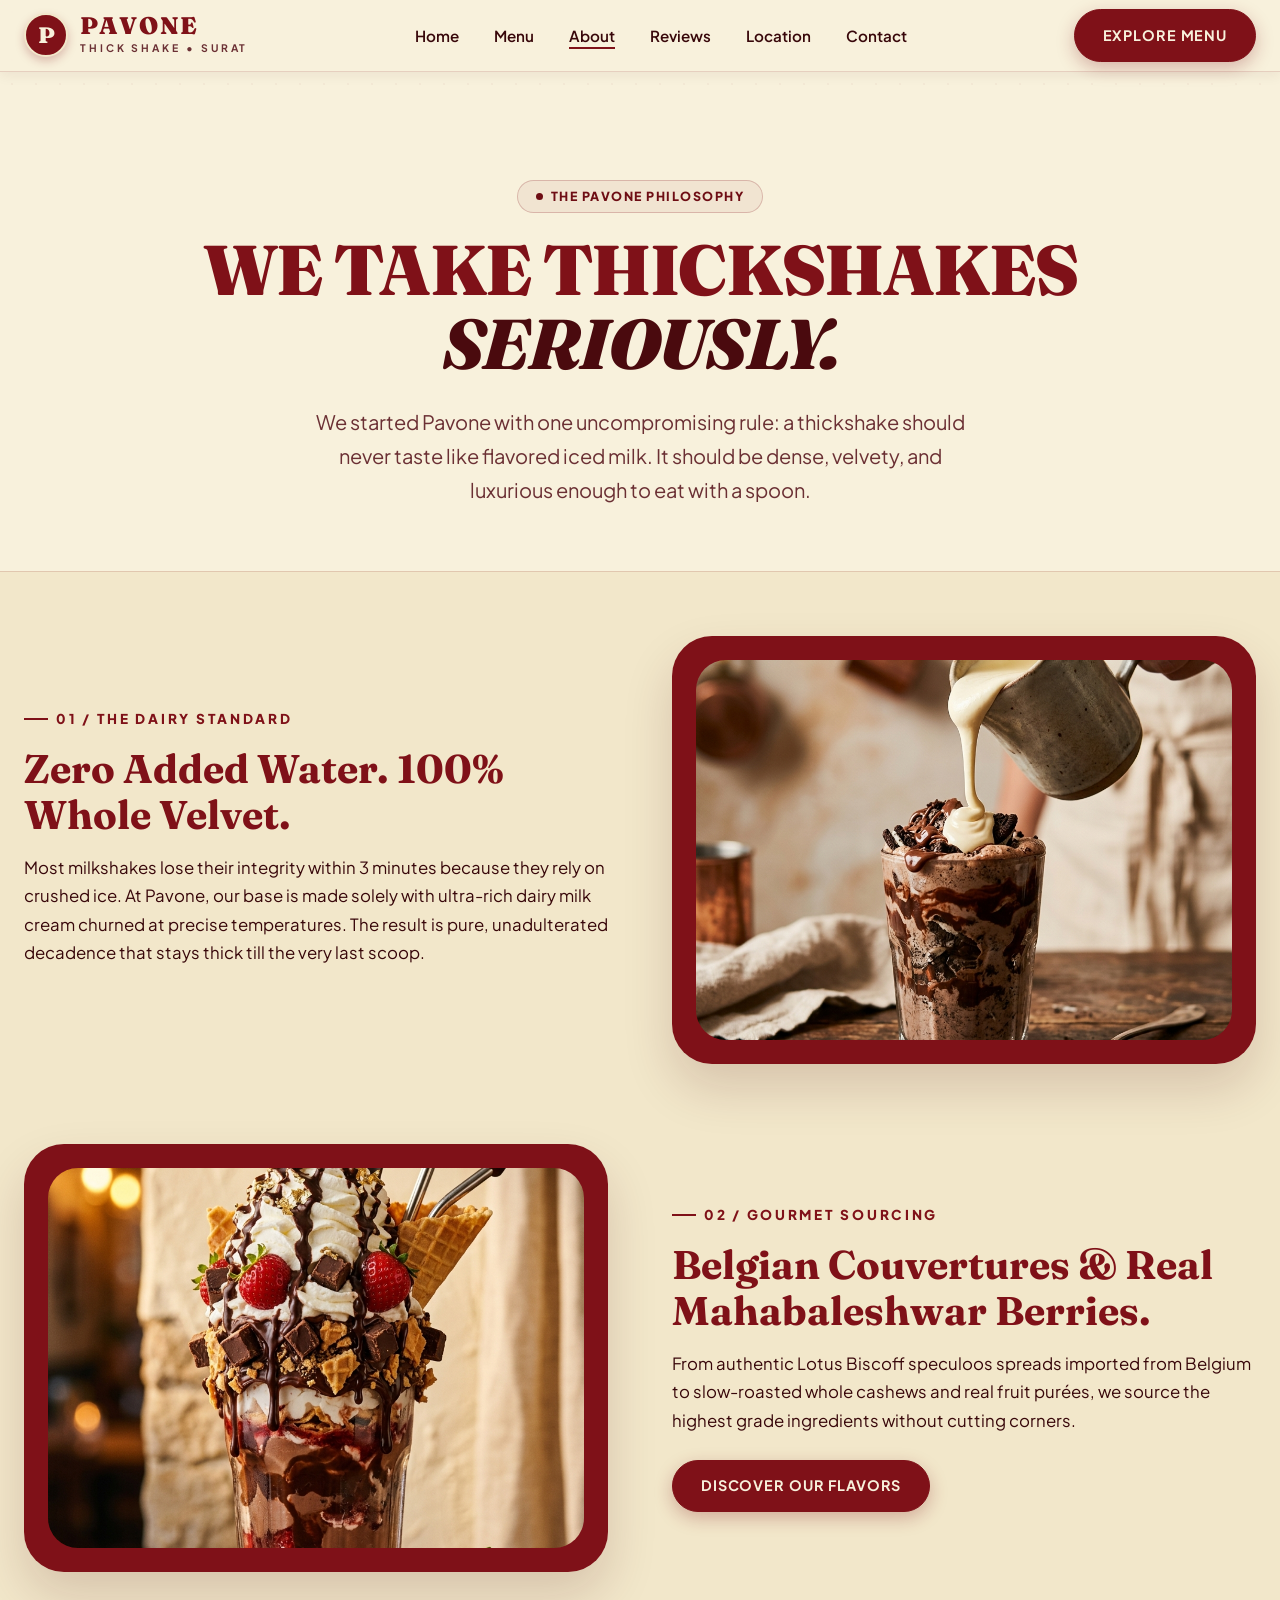
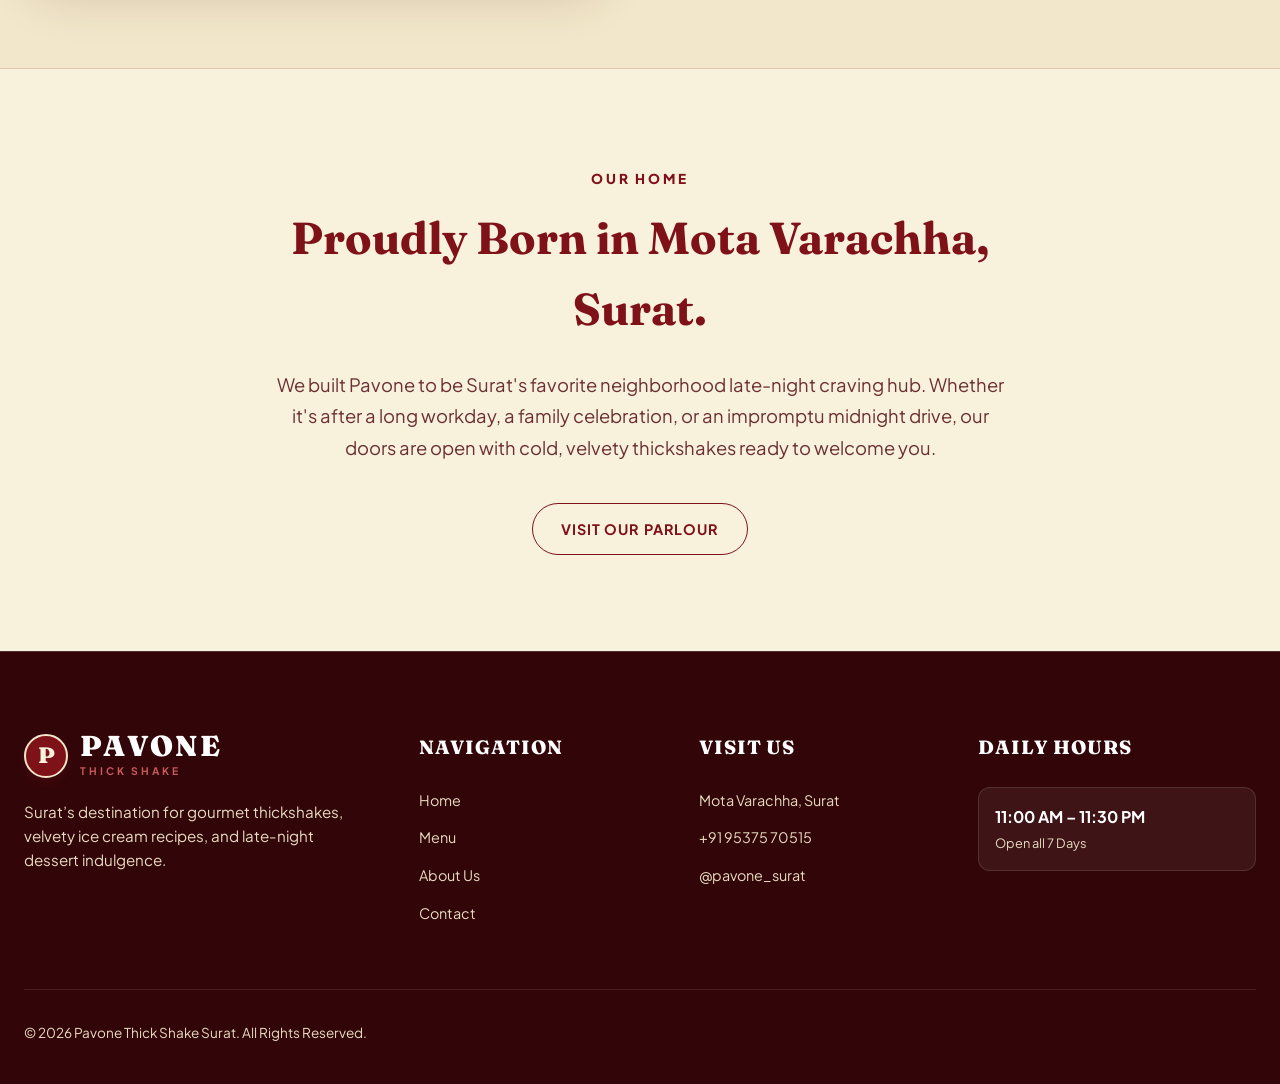
==== about.html @ cf3e45c8 "feat: Pavone Thick Shake website with editorial hero poster, transparent shake cutouts, interactive " ====
<!DOCTYPE html>
<html lang="en">
<head>
  <meta charset="UTF-8">
  <meta name="viewport" content="width=device-width, initial-scale=1.0">
  <title>About Us | Pavone Thick Shake — We Take Thickshakes Seriously</title>
  <meta name="description" content="Discover the craft behind Pavone Thick Shake in Surat. Zero water dilution, 100% whole cream, Belgian chocolate, and pure dessert obsession.">
  <link rel="canonical" href="https://pavonethickshake.com/about.html">

  <link rel="preconnect" href="https://fonts.googleapis.com">
  <link rel="preconnect" href="https://fonts.gstatic.com" crossorigin>
  <link href="https://fonts.googleapis.com/css2?family=Fraunces:ital,opsz,wght@0,9..144,600..900;1,9..144,400;1,9..144,700&family=Plus+Jakarta+Sans:wght@400;500;600;700;800&family=Syne:wght@700;800;900&display=swap" rel="stylesheet">

  <link rel="stylesheet" href="css/style.css">
</head>
<body>

  <!-- Header -->
  <header class="site-header scrolled">
    <div class="container">
      <div class="header-inner">
        <a href="index.html" class="logo-brand">
          <div class="logo-symbol">P</div>
          <div class="logo-text">
            <span class="logo-title">PAVONE</span>
            <span class="logo-subtitle">THICK SHAKE • SURAT</span>
          </div>
        </a>

        <nav class="main-nav">
          <ul class="nav-links">
            <li class="nav-item"><a href="index.html">Home</a></li>
            <li class="nav-item"><a href="index.html#menu">Menu</a></li>
            <li class="nav-item"><a href="about.html" class="active">About</a></li>
            <li class="nav-item"><a href="index.html#reviews">Reviews</a></li>
            <li class="nav-item"><a href="locations/mota-varachha.html">Location</a></li>
            <li class="nav-item"><a href="contact.html">Contact</a></li>
          </ul>
        </nav>

        <div class="header-actions">
          <a href="index.html#menu" class="btn btn-primary">EXPLORE MENU</a>
        </div>
      </div>
    </div>
  </header>

  <main style="padding-top: 100px;">
    <!-- Hero Editorial Brand Statement -->
    <section style="padding: 5rem 0 4rem 0; background: var(--bg-cream); position: relative; overflow: hidden;">
      <div class="container">
        <div style="max-width: 880px; margin: 0 auto; text-align: center;">
          <div class="hero-badge-pill" style="margin-bottom: 1.25rem;">
            <span class="dot"></span>
            <span>THE PAVONE PHILOSOPHY</span>
          </div>
          <h1 style="font-family: var(--font-display); font-size: clamp(2.8rem, 5.5vw, 4.8rem); font-weight: 900; color: var(--burgundy-primary); line-height: 1.05; margin-bottom: 1.5rem; letter-spacing: -0.02em;">
            WE TAKE THICKSHAKES<br>
            <span style="font-style: italic; color: var(--burgundy-dark);">SERIOUSLY.</span>
          </h1>
          <p style="font-size: 1.25rem; color: var(--text-muted); line-height: 1.7; max-width: 680px; margin: 0 auto;">
            We started Pavone with one uncompromising rule: a thickshake should never taste like flavored iced milk. It should be dense, velvety, and luxurious enough to eat with a spoon.
          </p>
        </div>
      </div>
    </section>

    <!-- Visual Story Grid -->
    <section style="padding: 4rem 0 6rem 0; background: var(--bg-cream-soft); border-top: 1px solid var(--border-burgundy-light); border-bottom: 1px solid var(--border-burgundy-light);">
      <div class="container">
        <!-- Feature 1 -->
        <div style="display: grid; grid-template-columns: 1fr 1fr; gap: 4rem; align-items: center; margin-bottom: 5rem;">
          <div>
            <span class="statement-tag">01 / The Dairy Standard</span>
            <h2 style="font-family: var(--font-display); font-size: 2.5rem; color: var(--burgundy-primary); margin-bottom: 1rem; line-height: 1.15;">
              Zero Added Water. 100% Whole Velvet.
            </h2>
            <p style="color: var(--text-main); font-size: 1.05rem; line-height: 1.7; margin-bottom: 1.5rem;">
              Most milkshakes lose their integrity within 3 minutes because they rely on crushed ice. At Pavone, our base is made solely with ultra-rich dairy milk cream churned at precise temperatures. The result is pure, unadulterated decadence that stays thick till the very last scoop.
            </p>
          </div>
          <div style="background: var(--burgundy-primary); border-radius: 40px; padding: 1.5rem; box-shadow: var(--shadow-lg);">
            <img src="assets/images/brand-pour.jpg" alt="Pavone Handcrafted Shake Pour" style="border-radius: 30px; width: 100%; height: 380px; object-fit: cover;">
          </div>
        </div>

        <!-- Feature 2 -->
        <div style="display: grid; grid-template-columns: 1fr 1fr; gap: 4rem; align-items: center;">
          <div style="background: var(--burgundy-primary); border-radius: 40px; padding: 1.5rem; box-shadow: var(--shadow-lg); order: 1;">
            <img src="assets/images/campaign-shake.jpg" alt="Pavone Gourmet Shake Ingredients" style="border-radius: 30px; width: 100%; height: 380px; object-fit: cover;">
          </div>
          <div style="order: 2;">
            <span class="statement-tag">02 / Gourmet Sourcing</span>
            <h2 style="font-family: var(--font-display); font-size: 2.5rem; color: var(--burgundy-primary); margin-bottom: 1rem; line-height: 1.15;">
              Belgian Couvertures & Real Mahabaleshwar Berries.
            </h2>
            <p style="color: var(--text-main); font-size: 1.05rem; line-height: 1.7; margin-bottom: 1.5rem;">
              From authentic Lotus Biscoff speculoos spreads imported from Belgium to slow-roasted whole cashews and real fruit purées, we source the highest grade ingredients without cutting corners.
            </p>
            <a href="index.html#menu" class="btn btn-primary">DISCOVER OUR FLAVORS</a>
          </div>
        </div>
      </div>
    </section>

    <!-- Surat Community Quote -->
    <section style="padding: 6rem 0; text-align: center; background: var(--bg-cream);">
      <div class="container" style="max-width: 780px;">
        <span class="section-subtitle">OUR HOME</span>
        <h2 style="font-family: var(--font-display); font-size: 2.8rem; color: var(--burgundy-primary); margin-bottom: 1.5rem;">
          Proudly Born in Mota Varachha, Surat.
        </h2>
        <p style="font-size: 1.15rem; color: var(--text-muted); line-height: 1.7; margin-bottom: 2.5rem;">
          We built Pavone to be Surat's favorite neighborhood late-night craving hub. Whether it's after a long workday, a family celebration, or an impromptu midnight drive, our doors are open with cold, velvety thickshakes ready to welcome you.
        </p>
        <a href="locations/mota-varachha.html" class="btn btn-secondary">VISIT OUR PARLOUR</a>
      </div>
    </section>
  </main>

  <!-- Footer -->
  <footer class="site-footer">
    <div class="container">
      <div class="footer-grid">
        <div class="footer-brand">
          <div class="logo-brand">
            <div class="logo-symbol">P</div>
            <div class="logo-text">
              <span class="logo-title">PAVONE</span>
              <span class="logo-subtitle">THICK SHAKE</span>
            </div>
          </div>
          <p class="footer-bio">
            Surat’s destination for gourmet thickshakes, velvety ice cream recipes, and late-night dessert indulgence.
          </p>
        </div>
        <div>
          <h4 class="footer-col-title">Navigation</h4>
          <ul class="footer-links">
            <li><a href="index.html">Home</a></li>
            <li><a href="index.html#menu">Menu</a></li>
            <li><a href="about.html">About Us</a></li>
            <li><a href="contact.html">Contact</a></li>
          </ul>
        </div>
        <div>
          <h4 class="footer-col-title">Visit Us</h4>
          <ul class="footer-links">
            <li><a href="locations/mota-varachha.html">Mota Varachha, Surat</a></li>
            <li><a href="tel:+919537570515">+91 95375 70515</a></li>
            <li><a href="https://instagram.com/pavone_surat">@pavone_surat</a></li>
          </ul>
        </div>
        <div>
          <h4 class="footer-col-title">Daily Hours</h4>
          <div class="footer-timing-badge">
            <strong style="color:#fff;">11:00 AM – 11:30 PM</strong>
            <span style="color:var(--text-cream-dim); display:block; font-size:0.8rem; margin-top:4px;">Open all 7 Days</span>
          </div>
        </div>
      </div>
      <div class="footer-bottom">
        <p>© 2026 Pavone Thick Shake Surat. All Rights Reserved.</p>
      </div>
    </div>
  </footer>

</body>
</html>
---- css/style.css ----
/* ==========================================================================
   PAVONE THICK SHAKE — BRAND DESIGN SYSTEM & CORE STYLES
   Warm Cream & Deep Burgundy Editorial Food Identity
   ========================================================================== */

:root {
  /* Core Color Palette */
  --bg-cream: #F8F1DC;
  --bg-cream-light: #FDFCFA;
  --bg-cream-soft: #F2E7CA;
  --bg-cream-card: #FFFBF0;
  
  --burgundy-primary: #7F1118;
  --burgundy-dark: #4A0A0E;
  --burgundy-deepest: #320609;
  --burgundy-muted: #A32830;
  --strawberry-dusty: #C95B5D;
  --gold-accent: #D4A054;
  --gold-light: #F4E2B8;

  /* Typography Colors */
  --text-main: #38070A;
  --text-muted: #6B3034;
  --text-cream: #F8F1DC;
  --text-cream-dim: #E8DAC0;

  /* Borders & Shadows */
  --border-burgundy-light: rgba(127, 17, 24, 0.15);
  --border-burgundy-med: rgba(127, 17, 24, 0.28);
  --border-burgundy-strong: #7F1118;
  --shadow-sm: 0 4px 12px rgba(74, 10, 14, 0.06);
  --shadow-md: 0 12px 30px rgba(74, 10, 14, 0.1);
  --shadow-lg: 0 24px 50px rgba(74, 10, 14, 0.16);
  --shadow-float: 0 20px 40px -10px rgba(50, 6, 9, 0.35);

  /* Fonts */
  --font-display: 'Fraunces', 'Playfair Display', Georgia, serif;
  --font-poster: 'Syne', 'Fraunces', sans-serif;
  --font-body: 'Plus Jakarta Sans', -apple-system, BlinkMacSystemFont, 'Segoe UI', Roboto, sans-serif;

  /* Layout */
  --container-max: 1280px;
  --nav-height: 84px;
}

/* Reset & Base */
*, *::before, *::after {
  box-sizing: border-box;
  margin: 0;
  padding: 0;
}

html {
  scroll-behavior: smooth;
  font-size: 16px;
}

body {
  background-color: var(--bg-cream);
  color: var(--text-main);
  font-family: var(--font-body);
  line-height: 1.6;
  overflow-x: hidden;
  position: relative;
  -webkit-font-smoothing: antialiased;
  background-image: radial-gradient(rgba(127, 17, 24, 0.035) 1px, transparent 1px);
  background-size: 24px 24px;
}

img {
  max-width: 100%;
  height: auto;
  display: block;
}

a {
  color: inherit;
  text-decoration: none;
  transition: all 0.25s cubic-bezier(0.16, 1, 0.3, 1);
}

button {
  font-family: inherit;
  cursor: pointer;
  border: none;
  outline: none;
  background: none;
}

/* Container */
.container {
  width: 100%;
  max-width: var(--container-max);
  margin: 0 auto;
  padding: 0 1.5rem;
}

/* ==========================================================================
   HEADER & NAVIGATION
   ========================================================================== */
.site-header {
  position: fixed;
  top: 0;
  left: 0;
  width: 100%;
  height: var(--nav-height);
  z-index: 1000;
  transition: background-color 0.3s ease, box-shadow 0.3s ease, height 0.3s ease;
  display: flex;
  align-items: center;
}

.site-header.scrolled {
  background-color: rgba(248, 241, 220, 0.94);
  backdrop-filter: blur(12px);
  -webkit-backdrop-filter: blur(12px);
  border-bottom: 1px solid var(--border-burgundy-light);
  box-shadow: var(--shadow-sm);
  height: 72px;
}

.header-inner {
  display: flex;
  align-items: center;
  justify-content: space-between;
  width: 100%;
}

.logo-brand {
  display: flex;
  align-items: center;
  gap: 0.75rem;
}

.logo-symbol {
  width: 44px;
  height: 44px;
  background-color: var(--burgundy-primary);
  border-radius: 50%;
  display: flex;
  align-items: center;
  justify-content: center;
  color: var(--bg-cream);
  font-family: var(--font-display);
  font-weight: 900;
  font-size: 1.4rem;
  box-shadow: 0 4px 10px rgba(127, 17, 24, 0.25);
  border: 2px solid var(--bg-cream-soft);
}

.logo-text {
  display: flex;
  flex-direction: column;
}

.logo-title {
  font-family: var(--font-display);
  font-size: 1.5rem;
  font-weight: 900;
  letter-spacing: 0.08em;
  color: var(--burgundy-primary);
  line-height: 1;
}

.logo-subtitle {
  font-size: 0.65rem;
  font-weight: 700;
  letter-spacing: 0.28em;
  color: var(--text-muted);
  text-transform: uppercase;
  margin-top: 2px;
}

.main-nav {
  display: flex;
  align-items: center;
  gap: 2rem;
}

.nav-links {
  display: flex;
  align-items: center;
  gap: 2.2rem;
  list-style: none;
}

.nav-item a {
  font-size: 0.95rem;
  font-weight: 600;
  color: var(--text-main);
  position: relative;
  padding: 0.25rem 0;
}

.nav-item a::after {
  content: '';
  position: absolute;
  bottom: 0;
  left: 0;
  width: 0;
  height: 2px;
  background-color: var(--burgundy-primary);
  transition: width 0.3s ease;
}

.nav-item a:hover::after,
.nav-item a.active::after {
  width: 100%;
}

.header-actions {
  display: flex;
  align-items: center;
  gap: 1rem;
}

/* Premium Buttons */
.btn {
  display: inline-flex;
  align-items: center;
  justify-content: center;
  gap: 0.6rem;
  padding: 0.85rem 1.75rem;
  font-size: 0.9rem;
  font-weight: 700;
  letter-spacing: 0.06em;
  text-transform: uppercase;
  border-radius: 999px;
  transition: all 0.3s cubic-bezier(0.16, 1, 0.3, 1);
  text-decoration: none;
  position: relative;
  overflow: hidden;
}

.btn-primary {
  background-color: var(--burgundy-primary);
  color: var(--bg-cream);
  box-shadow: 0 6px 18px rgba(127, 17, 24, 0.28);
  border: 1px solid var(--burgundy-primary);
}

.btn-primary:hover {
  background-color: var(--burgundy-dark);
  transform: translateY(-2px);
  box-shadow: 0 10px 24px rgba(74, 10, 14, 0.35);
  color: #fff;
}

.btn-secondary {
  background-color: transparent;
  color: var(--burgundy-primary);
  border: 1.5px solid var(--burgundy-primary);
}

.btn-secondary:hover {
  background-color: var(--burgundy-primary);
  color: var(--bg-cream);
  transform: translateY(-2px);
}

.btn-pill-icon {
  width: 44px;
  height: 44px;
  padding: 0;
  border-radius: 50%;
  border: 1.5px solid var(--border-burgundy-med);
  color: var(--burgundy-primary);
  background: var(--bg-cream-light);
  display: flex;
  align-items: center;
  justify-content: center;
}

.btn-pill-icon:hover {
  background: var(--burgundy-primary);
  color: var(--bg-cream);
  border-color: var(--burgundy-primary);
}

.mobile-menu-toggle {
  display: none;
  flex-direction: column;
  justify-content: center;
  gap: 5px;
  width: 40px;
  height: 40px;
  border-radius: 8px;
  padding: 8px;
}

.mobile-menu-toggle span {
  display: block;
  width: 100%;
  height: 2px;
  background-color: var(--burgundy-primary);
  transition: all 0.3s ease;
}

/* ==========================================================================
   HERO EDITORIAL POSTER SECTION (EXACT MOCKUP COMPOSITION)
   ========================================================================== */
.hero-section {
  min-height: 88vh;
  padding-top: calc(var(--nav-height) + 1rem);
  padding-bottom: 2.5rem;
  position: relative;
  display: flex;
  flex-direction: column;
  justify-content: center;
  background-color: var(--bg-cream);
  overflow: hidden;
}

/* Deep Burgundy Decorative Waves from Screenshot */
.hero-corner-wave-top {
  position: absolute;
  top: 0;
  right: 0;
  width: 320px;
  height: 280px;
  background-color: #6E0D14;
  border-bottom-left-radius: 200px 220px;
  z-index: 1;
  pointer-events: none;
}

.hero-corner-wave-bottom {
  position: absolute;
  bottom: 0;
  left: 0;
  width: 380px;
  height: 160px;
  background-color: #6E0D14;
  border-top-right-radius: 240px 140px;
  z-index: 1;
  pointer-events: none;
}

.hero-container {
  position: relative;
  z-index: 5;
  width: 100%;
}

.hero-grid {
  display: grid;
  grid-template-columns: 0.95fr 1.35fr;
  align-items: center;
  gap: 2rem;
  position: relative;
  z-index: 10;
  min-height: 540px;
}

/* Hero Content (Left Column) */
.hero-content {
  display: flex;
  flex-direction: column;
  align-items: flex-start;
  z-index: 12;
}

.hero-badge-pill {
  display: inline-flex;
  align-items: center;
  gap: 0.5rem;
  padding: 0.35rem 1.1rem;
  background-color: rgba(127, 17, 24, 0.05);
  border: 1px solid rgba(127, 17, 24, 0.22);
  border-radius: 999px;
  color: #6E0D14;
  font-size: 0.78rem;
  font-weight: 800;
  letter-spacing: 0.12em;
  text-transform: uppercase;
  margin-bottom: 1.25rem;
}

.hero-badge-pill .dot {
  width: 7px;
  height: 7px;
  background-color: #6E0D14;
  border-radius: 50%;
  animation: pulseDot 2s infinite;
}

.hero-headline {
  font-family: var(--font-display);
  font-size: clamp(2.8rem, 4.5vw, 4.2rem);
  font-weight: 900;
  line-height: 1.04;
  color: #5C0A0F;
  letter-spacing: -0.02em;
  margin-bottom: 1.25rem;
}

.hero-headline .serif-italic {
  font-style: italic;
  font-weight: 400;
  color: #5C0A0F;
}

.hero-description {
  font-size: 1.05rem;
  color: #5C2529;
  max-width: 420px;
  margin-bottom: 2rem;
  line-height: 1.65;
}

.hero-cta-group {
  display: flex;
  align-items: center;
  gap: 1.15rem;
  flex-wrap: wrap;
}

/* Primary and Secondary Buttons */
.hero-cta-group .btn-primary {
  background-color: #6E0D14;
  color: #FFF;
  padding: 0.95rem 1.85rem;
  font-size: 0.88rem;
  font-weight: 800;
  border-radius: 999px;
  border: 1px solid #6E0D14;
  box-shadow: 0 8px 22px rgba(110, 13, 20, 0.3);
}

.hero-cta-group .btn-primary:hover {
  background-color: #4A0A0E;
  transform: translateY(-2px);
  box-shadow: 0 12px 28px rgba(74, 10, 14, 0.38);
}

.hero-cta-group .btn-secondary {
  background-color: transparent;
  color: #5C0A0F;
  border: 1.5px solid #5C0A0F;
  padding: 0.95rem 1.85rem;
  font-size: 0.88rem;
  font-weight: 800;
  border-radius: 999px;
}

.hero-cta-group .btn-secondary:hover {
  background-color: #5C0A0F;
  color: #FFF;
  transform: translateY(-2px);
}

/* ==========================================================================
   HERO STAGE: CENTER/RIGHT SHOWCASE (EXACT POSTER COMPOSITION)
   ========================================================================== */
.hero-stage {
  position: relative;
  height: 560px;
  width: 100%;
  display: flex;
  align-items: center;
  justify-content: center;
  z-index: 5;
}

.hero-shake-showcase {
  position: relative;
  width: 100%;
  height: 100%;
  display: flex;
  align-items: center;
  justify-content: center;
}

.shake-slide {
  position: absolute;
  width: 100%;
  height: 100%;
  display: flex;
  align-items: center;
  justify-content: center;
  opacity: 0;
  visibility: hidden;
  transform: translateY(16px) scale(0.97);
  transition: opacity 0.5s cubic-bezier(0.16, 1, 0.3, 1),
              transform 0.5s cubic-bezier(0.16, 1, 0.3, 1),
              visibility 0.5s ease;
  pointer-events: none;
}

.shake-slide.active {
  opacity: 1;
  visibility: visible;
  transform: translateY(0) scale(1);
  pointer-events: auto;
}

/* Giant Backdrop Letters (e.g. O R E O or BUTTER / SCOTCH) */
.shake-poster-giant-word {
  position: absolute;
  top: 50%;
  left: 50%;
  transform: translate(-50%, -50%);
  display: flex;
  flex-direction: column;
  align-items: center;
  justify-content: center;
  gap: 0;
  width: 100%;
  z-index: 1;
  pointer-events: none;
  user-select: none;
  transition: transform 0.6s cubic-bezier(0.16, 1, 0.3, 1), opacity 0.5s ease;
}

.giant-line {
  display: flex;
  align-items: center;
  justify-content: center;
  gap: clamp(0.2rem, 1.2vw, 1rem);
  width: 100%;
}

.giant-char {
  font-family: var(--font-display);
  font-size: clamp(6.5rem, 14vw, 11.5rem);
  font-weight: 900;
  line-height: 0.85;
  letter-spacing: -0.03em;
  color: #7F1118;
  display: inline-block;
}

/* Multi-line words: BUTTER / SCOTCH and STRAW / BERRY */
.shake-poster-giant-word.multiline {
  gap: clamp(0.1rem, 0.8vw, 0.5rem);
}

.shake-poster-giant-word.multiline .giant-char {
  font-size: clamp(5rem, 10vw, 8.4rem);
  line-height: 0.82;
}

.shake-slide.active .shake-poster-giant-word {
  transform: translate(-50%, -50%) scale(1);
}

.shake-slide:not(.active) .shake-poster-giant-word {
  transform: translate(-50%, -46%) scale(0.95);
}

/* Handwritten Cursive Note + Red Arrow on Upper-Left */
.handwritten-annotation {
  position: absolute;
  top: 10%;
  left: 30%;
  z-index: 7;
  pointer-events: none;
  display: flex;
  flex-direction: column;
  align-items: center;
}

.cursive-text {
  font-family: 'Caveat', cursive;
  font-size: 1.6rem;
  font-weight: 700;
  color: #7F1118;
  line-height: 1.05;
  text-align: center;
  transform: rotate(-8deg);
  white-space: nowrap;
}

.hand-arrow {
  width: 38px;
  height: 32px;
  margin-top: 2px;
  margin-left: 24px;
}

/* Straw Action Sparks on Upper-Right */
.straw-spark-lines {
  position: absolute;
  top: 18%;
  right: 28%;
  z-index: 7;
  width: 32px;
  height: 32px;
  pointer-events: none;
}

/* Central Floating Shake Glass */
.shake-image-wrapper {
  position: relative;
  height: 520px;
  width: 370px;
  display: flex;
  align-items: flex-end;
  justify-content: center;
  z-index: 4;
}

.shake-floating-cup {
  height: 100%;
  max-height: 510px;
  width: auto;
  object-fit: contain;
  transform: none;
  transform-origin: center bottom;
  filter: drop-shadow(0 14px 26px rgba(60, 6, 10, 0.18));
}

/* Soft Ground Shadow Beneath Glass */
.shake-ground-shadow {
  position: absolute;
  bottom: -6px;
  left: 50%;
  transform: translateX(-50%);
  width: 220px;
  height: 24px;
  background: radial-gradient(ellipse at center, rgba(60, 6, 10, 0.4) 0%, rgba(60, 6, 10, 0.12) 55%, transparent 75%);
  border-radius: 50%;
  filter: blur(4px);
  z-index: 2;
}

/* Angled Burgundy Product Sticker/Label on Glass */
.shake-sticker-tag {
  position: absolute;
  bottom: 22%;
  right: -6%;
  background-color: #6E0D14;
  color: #FFF;
  padding: 0.75rem 1.5rem;
  border-radius: 18px;
  transform: rotate(-5deg);
  box-shadow: 0 12px 26px rgba(50, 6, 9, 0.35);
  border: 1px solid rgba(255, 255, 255, 0.15);
  z-index: 8;
  display: flex;
  flex-direction: column;
  gap: 2px;
}

.shake-sticker-tag .tag-title {
  font-family: var(--font-display);
  font-weight: 900;
  font-size: 1.1rem;
  letter-spacing: 0.04em;
  color: #FFF;
  line-height: 1.1;
}

.shake-sticker-tag .tag-sub {
  font-size: 0.65rem;
  font-weight: 700;
  letter-spacing: 0.15em;
  color: var(--gold-light);
  text-transform: uppercase;
}

/* Circular Stamp Badge on Right ("GOOD SHAKES BETTER DAYS") */
.hero-stamp-badge {
  position: absolute;
  top: 52%;
  right: 2%;
  width: 105px;
  height: 105px;
  border-radius: 50%;
  border: 1.5px solid #7F1118;
  display: flex;
  align-items: center;
  justify-content: center;
  transform: rotate(12deg);
  z-index: 5;
  pointer-events: none;
  background: rgba(248, 241, 220, 0.6);
}

.hero-stamp-badge .stamp-inner {
  display: flex;
  flex-direction: column;
  align-items: center;
  justify-content: center;
  text-align: center;
}

.hero-stamp-badge .stamp-word {
  font-family: var(--font-display);
  font-size: 0.72rem;
  font-weight: 900;
  color: #7F1118;
  line-height: 1.15;
  letter-spacing: 0.06em;
  font-style: italic;
}

/* Floating Ingredient Items */
.floating-item {
  position: absolute;
  z-index: 5;
  pointer-events: none;
  user-select: none;
  filter: drop-shadow(0 14px 22px rgba(50, 6, 9, 0.28));
}

.item-oreo-whole {
  top: 14%;
  left: 36%;
  width: 82px;
  height: 82px;
  border-radius: 50%;
  overflow: hidden;
  transform: rotate(-15deg);
  animation: floatIngredient1 6s ease-in-out infinite alternate;
}

.item-oreo-whole img {
  width: 100%;
  height: 100%;
  object-fit: cover;
}

.item-oreo-split {
  bottom: 18%;
  left: 32%;
  width: 95px;
  height: 85px;
  border-radius: 20px;
  overflow: hidden;
  transform: rotate(18deg);
  animation: floatIngredient2 7s ease-in-out infinite alternate;
}

.item-oreo-split img {
  width: 100%;
  height: 100%;
  object-fit: cover;
}

.item-brownie-chunk {
  bottom: 15%;
  right: 14%;
  width: 90px;
  height: 80px;
  border-radius: 12px;
  overflow: hidden;
  transform: rotate(-10deg);
  animation: floatIngredient1 8s ease-in-out infinite alternate 1s;
}

.item-brownie-chunk img {
  width: 100%;
  height: 100%;
  object-fit: cover;
}

/* Floating Cookie Crumbs */
.floating-crumb {
  position: absolute;
  width: 7px;
  height: 7px;
  background-color: #38070A;
  border-radius: 2px;
  box-shadow: 0 4px 8px rgba(0, 0, 0, 0.3);
  z-index: 5;
  pointer-events: none;
}

.crumb-1 {
  bottom: 30%;
  left: 45%;
  transform: rotate(45deg);
}

.crumb-2 {
  bottom: 12%;
  left: 48%;
  width: 5px;
  height: 5px;
}

.crumb-3 {
  bottom: 16%;
  right: 28%;
  width: 6px;
  height: 6px;
  transform: rotate(25deg);
}

/* ==========================================================================
   HERO SLIDER BOTTOM CONTROLS BAR (EXACT TO MOCKUP)
   ========================================================================== */
.hero-slider-bottom-bar {
  display: flex;
  align-items: center;
  justify-content: space-between;
  padding-top: 1.25rem;
  margin-top: 0.5rem;
  border-top: 1px solid rgba(127, 17, 24, 0.12);
  width: 100%;
  position: relative;
  z-index: 10;
}

.slider-counter {
  font-family: var(--font-display);
  font-size: 1.2rem;
  font-weight: 800;
  color: #5C0A0F;
  display: flex;
  align-items: center;
  gap: 0.35rem;
}

.slider-counter .counter-current {
  font-size: 1.35rem;
}

.slider-counter .counter-divider {
  opacity: 0.4;
}

.slider-counter .counter-total {
  opacity: 0.6;
  font-size: 1rem;
}

.slider-progress-dashes {
  display: flex;
  align-items: center;
  gap: 0.5rem;
}

.progress-dash {
  width: 28px;
  height: 3px;
  background-color: rgba(127, 17, 24, 0.18);
  border-radius: 2px;
  transition: all 0.35s ease;
  cursor: pointer;
}

.progress-dash.active {
  width: 48px;
  background-color: #6E0D14;
}

.slider-controls-right {
  display: flex;
  align-items: center;
  gap: 1.5rem;
}

.slider-nav-arrows {
  display: flex;
  gap: 0.45rem;
}

.slider-arrow-btn {
  width: 38px;
  height: 38px;
  border-radius: 50%;
  border: 1px solid rgba(127, 17, 24, 0.25);
  background: var(--bg-cream-light);
  color: #5C0A0F;
  display: flex;
  align-items: center;
  justify-content: center;
  transition: all 0.25s ease;
}

.slider-arrow-btn:hover {
  background: #6E0D14;
  color: #FFF;
  border-color: #6E0D14;
  transform: scale(1.05);
}

.slider-next-indicator {
  display: flex;
  align-items: center;
  gap: 0.45rem;
  font-size: 0.76rem;
  font-weight: 800;
  letter-spacing: 0.08em;
  text-transform: uppercase;
  color: #5C0A0F;
  cursor: pointer;
}

.slider-next-indicator .next-label {
  opacity: 0.55;
  color: #7B3E42;
  font-weight: 600;
}

.slider-next-indicator .next-flavor-title {
  color: #5C0A0F;
  font-weight: 800;
}

.slider-next-indicator .next-arrow {
  color: #5C0A0F;
  font-weight: 800;
  transition: transform 0.2s ease;
}

.slider-next-indicator:hover .next-arrow {
  transform: translateX(3px);
}

@keyframes floatIngredient1 {
  0% { transform: translateY(0) rotate(0deg); }
  50% { transform: translateY(-6px) rotate(2deg); }
  100% { transform: translateY(0) rotate(0deg); }
}

@keyframes floatIngredient2 {
  0% { transform: translateY(0) rotate(0deg); }
  50% { transform: translateY(-5px) rotate(-2deg); }
  100% { transform: translateY(0) rotate(0deg); }
}

/* ==========================================================================
   STATEMENT / INTRO SECTION
   ========================================================================== */
.statement-section {
  padding: 7rem 0 6rem 0;
  position: relative;
  background-color: var(--bg-cream-soft);
  overflow: hidden;
  border-top: 1px solid var(--border-burgundy-light);
  border-bottom: 1px solid var(--border-burgundy-light);
}

.statement-curved-arch {
  position: absolute;
  top: -60px;
  left: 50%;
  transform: translateX(-50%);
  width: 120%;
  height: 100px;
  background-color: var(--bg-cream);
  clip-path: ellipse(50% 60% at 50% 0%);
}

.statement-grid {
  display: grid;
  grid-template-columns: 1.15fr 0.85fr;
  align-items: center;
  gap: 4rem;
  position: relative;
  z-index: 2;
}

.statement-tag {
  font-size: 0.85rem;
  font-weight: 800;
  letter-spacing: 0.2em;
  text-transform: uppercase;
  color: var(--burgundy-primary);
  margin-bottom: 1rem;
  display: flex;
  align-items: center;
  gap: 0.5rem;
}

.statement-tag::before {
  content: '';
  display: inline-block;
  width: 24px;
  height: 2px;
  background-color: var(--burgundy-primary);
}

.statement-heading {
  font-family: var(--font-display);
  font-size: clamp(2.4rem, 4vw, 3.8rem);
  font-weight: 900;
  line-height: 1.1;
  color: var(--burgundy-primary);
  letter-spacing: -0.02em;
  margin-bottom: 1.5rem;
}

.statement-body {
  font-size: 1.15rem;
  color: var(--text-main);
  line-height: 1.7;
  margin-bottom: 2rem;
  max-width: 540px;
}

.statement-pillars {
  display: grid;
  grid-template-columns: repeat(3, 1fr);
  gap: 1.5rem;
  margin-top: 2rem;
}

.pillar-card {
  background: var(--bg-cream-card);
  padding: 1.5rem 1.25rem;
  border-radius: 20px 6px 20px 6px;
  border: 1px solid var(--border-burgundy-light);
  box-shadow: var(--shadow-sm);
  transition: transform 0.3s ease;
}

.pillar-card:hover {
  transform: translateY(-4px);
  border-color: var(--burgundy-primary);
}

.pillar-num {
  font-family: var(--font-display);
  font-size: 1.6rem;
  font-weight: 900;
  color: var(--strawberry-dusty);
  margin-bottom: 0.35rem;
}

.pillar-title {
  font-weight: 800;
  font-size: 0.95rem;
  color: var(--burgundy-primary);
  margin-bottom: 0.25rem;
}

.pillar-desc {
  font-size: 0.8rem;
  color: var(--text-muted);
  line-height: 1.45;
}

/* Statement Visual Arch Card */
.statement-visual-card {
  position: relative;
  background: var(--burgundy-primary);
  border-radius: 120px 120px 30px 30px;
  padding: 2.5rem 2rem 2rem 2rem;
  color: var(--bg-cream);
  text-align: center;
  box-shadow: var(--shadow-lg);
  overflow: hidden;
}

.statement-visual-card::before {
  content: '';
  position: absolute;
  inset: 10px;
  border: 1px dashed rgba(248, 241, 220, 0.3);
  border-radius: 110px 110px 20px 20px;
  pointer-events: none;
}

.statement-visual-image {
  width: 100%;
  max-height: 320px;
  object-fit: cover;
  border-radius: 90px 90px 16px 16px;
  margin-bottom: 1.5rem;
  box-shadow: 0 10px 25px rgba(0,0,0,0.3);
}

.statement-badge-bottom {
  font-family: var(--font-display);
  font-size: 1.25rem;
  font-weight: 800;
  letter-spacing: 0.05em;
  text-transform: uppercase;
}

.statement-sub-bottom {
  font-size: 0.8rem;
  color: var(--gold-light);
  letter-spacing: 0.12em;
  text-transform: uppercase;
  margin-top: 4px;
}

/* ==========================================================================
   MENU SECTION ("PICK YOUR CRAVING")
   ========================================================================== */
.menu-section {
  padding: 7rem 0;
  position: relative;
  background-color: var(--bg-cream);
}

.section-header-center {
  text-align: center;
  max-width: 680px;
  margin: 0 auto 3.5rem auto;
}

.section-subtitle {
  font-size: 0.85rem;
  font-weight: 800;
  letter-spacing: 0.22em;
  text-transform: uppercase;
  color: var(--burgundy-primary);
  margin-bottom: 0.75rem;
  display: inline-block;
}

.section-title {
  font-family: var(--font-display);
  font-size: clamp(2.4rem, 4.5vw, 3.8rem);
  font-weight: 900;
  color: var(--burgundy-primary);
  line-height: 1.1;
  letter-spacing: -0.02em;
  margin-bottom: 1rem;
}

.section-description {
  font-size: 1.1rem;
  color: var(--text-muted);
}

/* Horizontal Category Filter */
.category-nav-wrapper {
  display: flex;
  justify-content: center;
  margin-bottom: 3.5rem;
  overflow-x: auto;
  padding-bottom: 0.5rem;
}

.category-nav {
  display: inline-flex;
  gap: 0.65rem;
  background: var(--bg-cream-soft);
  padding: 0.45rem;
  border-radius: 999px;
  border: 1px solid var(--border-burgundy-light);
}

.category-btn {
  padding: 0.65rem 1.4rem;
  border-radius: 999px;
  font-size: 0.85rem;
  font-weight: 700;
  letter-spacing: 0.05em;
  text-transform: uppercase;
  color: var(--text-main);
  transition: all 0.25s ease;
  white-space: nowrap;
}

.category-btn:hover {
  color: var(--burgundy-primary);
}

.category-btn.active {
  background-color: var(--burgundy-primary);
  color: var(--bg-cream);
  box-shadow: 0 4px 12px rgba(127, 17, 24, 0.25);
}

/* Editorial Menu Grid */
.menu-grid {
  display: grid;
  grid-template-columns: repeat(auto-fill, minmax(340px, 1fr));
  gap: 2.5rem;
}

/* Menu Product Card */
.menu-card {
  background: var(--bg-cream-card);
  border-radius: 28px 8px 28px 8px;
  border: 1px solid var(--border-burgundy-light);
  padding: 1.75rem;
  position: relative;
  display: flex;
  flex-direction: column;
  transition: all 0.35s cubic-bezier(0.16, 1, 0.3, 1);
  box-shadow: var(--shadow-sm);
  overflow: hidden;
}

.menu-card:hover {
  transform: translateY(-6px);
  border-color: var(--burgundy-primary);
  box-shadow: var(--shadow-md);
}

.menu-card.featured-card {
  border: 2px solid var(--burgundy-primary);
  background: #FFFDF8;
}

.card-tag {
  position: absolute;
  top: 1.25rem;
  left: 1.25rem;
  background: var(--burgundy-primary);
  color: var(--bg-cream);
  font-size: 0.7rem;
  font-weight: 800;
  letter-spacing: 0.12em;
  text-transform: uppercase;
  padding: 0.3rem 0.8rem;
  border-radius: 999px;
  z-index: 3;
}

.card-price-badge {
  position: absolute;
  top: 1.25rem;
  right: 1.25rem;
  font-family: var(--font-display);
  font-size: 1.25rem;
  font-weight: 800;
  color: var(--burgundy-primary);
  background: var(--bg-cream-soft);
  padding: 0.25rem 0.75rem;
  border-radius: 8px;
  border: 1px solid var(--border-burgundy-light);
  z-index: 3;
}

.card-image-area {
  height: 220px;
  width: 100%;
  margin: 1rem 0 1.25rem 0;
  display: flex;
  align-items: center;
  justify-content: center;
  position: relative;
}

.card-image-area img {
  max-height: 100%;
  max-width: 100%;
  object-fit: contain;
  transition: transform 0.4s ease;
  filter: drop-shadow(0 10px 18px rgba(50, 6, 9, 0.16));
}

.menu-card:hover .card-image-area img {
  transform: scale(1.08) rotate(-2deg);
}

.card-content {
  display: flex;
  flex-direction: column;
  flex-grow: 1;
}

.card-category-label {
  font-size: 0.72rem;
  font-weight: 700;
  letter-spacing: 0.14em;
  text-transform: uppercase;
  color: var(--strawberry-dusty);
  margin-bottom: 0.25rem;
}

.card-title {
  font-family: var(--font-display);
  font-size: 1.45rem;
  font-weight: 800;
  color: var(--burgundy-primary);
  line-height: 1.2;
  margin-bottom: 0.5rem;
}

.card-desc {
  font-size: 0.9rem;
  color: var(--text-muted);
  line-height: 1.5;
  margin-bottom: 1.25rem;
  flex-grow: 1;
}

.card-footer {
  display: flex;
  align-items: center;
  justify-content: space-between;
  padding-top: 1rem;
  border-top: 1px dashed var(--border-burgundy-light);
  gap: 0.75rem;
}

.card-specs {
  font-size: 0.75rem;
  font-weight: 600;
  color: var(--text-muted);
  display: flex;
  align-items: center;
  gap: 0.4rem;
}

.btn-card-order {
  padding: 0.6rem 1.1rem;
  font-size: 0.8rem;
  font-weight: 700;
  border-radius: 999px;
  background: var(--burgundy-primary);
  color: var(--bg-cream);
  display: inline-flex;
  align-items: center;
  gap: 0.4rem;
  transition: all 0.25s ease;
}

.btn-card-order:hover {
  background: var(--burgundy-dark);
  transform: scale(1.04);
}

/* ==========================================================================
   FEATURED FULL-WIDTH CAMPAIGN POSTER
   ========================================================================== */
.campaign-section {
  padding: 8rem 0;
  background: var(--burgundy-primary);
  color: var(--bg-cream);
  position: relative;
  overflow: hidden;
}

.campaign-curve-top {
  position: absolute;
  top: -1px;
  left: 0;
  width: 100%;
  height: 60px;
  background: var(--bg-cream);
  clip-path: ellipse(60% 100% at 50% 0%);
}

.campaign-curve-bottom {
  position: absolute;
  bottom: -1px;
  left: 0;
  width: 100%;
  height: 60px;
  background: var(--bg-cream);
  clip-path: ellipse(60% 100% at 50% 100%);
}

.campaign-backdrop-text {
  position: absolute;
  top: 50%;
  left: 50%;
  transform: translate(-50%, -50%);
  font-family: var(--font-poster);
  font-size: clamp(7rem, 20vw, 18rem);
  font-weight: 900;
  color: rgba(0, 0, 0, 0.15);
  line-height: 0.8;
  letter-spacing: -0.04em;
  text-align: center;
  pointer-events: none;
  user-select: none;
  white-space: nowrap;
}

.campaign-grid {
  display: grid;
  grid-template-columns: 1fr 1.2fr 1fr;
  align-items: center;
  gap: 2rem;
  position: relative;
  z-index: 5;
}

.campaign-col-left {
  text-align: left;
}

.campaign-col-center {
  display: flex;
  flex-direction: column;
  align-items: center;
  justify-content: center;
  position: relative;
}

.campaign-shake-img {
  max-height: 520px;
  width: auto;
  object-fit: contain;
  filter: drop-shadow(0 24px 38px rgba(0, 0, 0, 0.6));
  animation: gentleHover 6s infinite ease-in-out;
  position: relative;
  z-index: 2;
}

.campaign-shake-shadow {
  width: 180px;
  height: 20px;
  background: radial-gradient(ellipse at center, rgba(0, 0, 0, 0.75) 0%, rgba(0, 0, 0, 0.28) 55%, transparent 75%);
  border-radius: 50%;
  filter: blur(5px);
  margin-top: -10px;
  z-index: 1;
}

.campaign-col-right {
  text-align: right;
  display: flex;
  flex-direction: column;
  align-items: flex-end;
}

.campaign-headline {
  font-family: var(--font-display);
  font-size: clamp(2rem, 3.2vw, 2.8rem);
  font-weight: 900;
  line-height: 1.15;
  color: #fff;
  margin-bottom: 1.25rem;
}

.campaign-desc {
  font-size: 1.05rem;
  color: var(--text-cream-dim);
  line-height: 1.6;
  margin-bottom: 2rem;
}

.campaign-stat-box {
  background: rgba(255, 255, 255, 0.08);
  border: 1px solid rgba(248, 241, 220, 0.2);
  border-radius: 20px 4px 20px 4px;
  padding: 1.5rem;
  margin-bottom: 1.5rem;
  backdrop-filter: blur(8px);
}

.stat-number {
  font-family: var(--font-display);
  font-size: 2.2rem;
  font-weight: 900;
  color: var(--gold-light);
}

.stat-label {
  font-size: 0.8rem;
  font-weight: 700;
  letter-spacing: 0.12em;
  text-transform: uppercase;
  color: var(--text-cream);
}

/* ==========================================================================
   GOOGLE REVIEWS SECTION ("DON'T TAKE OUR WORD FOR IT. TAKE SURAT'S")
   ========================================================================== */
.reviews-section {
  padding: 7rem 0;
  background: var(--bg-cream);
  position: relative;
}

.reviews-header-block {
  display: flex;
  align-items: flex-end;
  justify-content: space-between;
  margin-bottom: 3.5rem;
  flex-wrap: wrap;
  gap: 2rem;
}

.rating-badge-card {
  display: inline-flex;
  align-items: center;
  gap: 1.25rem;
  background: var(--bg-cream-soft);
  border: 1.5px solid var(--border-burgundy-light);
  padding: 1rem 1.75rem;
  border-radius: 999px;
  box-shadow: var(--shadow-sm);
}

.rating-score {
  font-family: var(--font-display);
  font-size: 2rem;
  font-weight: 900;
  color: var(--burgundy-primary);
  display: flex;
  align-items: center;
  gap: 0.35rem;
}

.stars-gold {
  color: #E67E22;
  font-size: 1.2rem;
  letter-spacing: 2px;
}

.rating-meta-text {
  display: flex;
  flex-direction: column;
}

.rating-meta-title {
  font-weight: 800;
  font-size: 0.9rem;
  color: var(--burgundy-primary);
}

.rating-meta-sub {
  font-size: 0.75rem;
  color: var(--text-muted);
}

.reviews-grid {
  display: grid;
  grid-template-columns: repeat(auto-fit, minmax(320px, 1fr));
  gap: 2rem;
  margin-bottom: 3rem;
}

/* Editorial Quote Card */
.review-quote-card {
  background: var(--bg-cream-card);
  border: 1px solid var(--border-burgundy-light);
  border-radius: 30px 6px 30px 6px;
  padding: 2.2rem 2rem;
  position: relative;
  display: flex;
  flex-direction: column;
  box-shadow: var(--shadow-sm);
  transition: transform 0.3s ease, border-color 0.3s ease;
}

.review-quote-card:hover {
  transform: translateY(-5px);
  border-color: var(--burgundy-primary);
  box-shadow: var(--shadow-md);
}

.quote-mark-icon {
  font-family: var(--font-display);
  font-size: 4rem;
  line-height: 0.8;
  color: rgba(127, 17, 24, 0.15);
  margin-bottom: 0.5rem;
}

.review-text {
  font-size: 1.05rem;
  font-weight: 500;
  color: var(--text-main);
  line-height: 1.6;
  margin-bottom: 1.5rem;
  font-style: italic;
  flex-grow: 1;
}

.review-author-row {
  display: flex;
  align-items: center;
  justify-content: space-between;
  padding-top: 1rem;
  border-top: 1px solid var(--border-burgundy-light);
}

.author-info {
  display: flex;
  flex-direction: column;
}

.author-name {
  font-weight: 800;
  font-size: 0.95rem;
  color: var(--burgundy-primary);
}

.author-location {
  font-size: 0.75rem;
  color: var(--text-muted);
}

.author-stars {
  color: #E67E22;
  font-size: 0.9rem;
}

.reviews-footer-center {
  text-align: center;
}

/* ==========================================================================
   INSTAGRAM GRID ("SEE WHAT'S SHAKING")
   ========================================================================== */
.instagram-section {
  padding: 6rem 0;
  background: var(--bg-cream-soft);
  border-top: 1px solid var(--border-burgundy-light);
  border-bottom: 1px solid var(--border-burgundy-light);
}

.instagram-grid {
  display: grid;
  grid-template-columns: repeat(4, 1fr);
  gap: 1.5rem;
  margin: 3rem 0;
}

.insta-tile {
  position: relative;
  border-radius: 20px;
  overflow: hidden;
  aspect-ratio: 1 / 1;
  box-shadow: var(--shadow-sm);
  border: 1px solid var(--border-burgundy-light);
  background: var(--bg-cream-card);
}

.insta-tile img {
  width: 100%;
  height: 100%;
  object-fit: cover;
  transition: opacity 0.3s ease;
}

.insta-tile:hover img {
  opacity: 0.95;
}

.insta-overlay {
  display: none;
}

/* ==========================================================================
   LOCATION SECTION ("FIND YOUR SHAKE")
   ========================================================================== */
.location-section {
  padding: 7rem 0;
  background: var(--bg-cream);
  position: relative;
}

.location-box {
  background: var(--bg-cream-card);
  border: 1.5px solid var(--border-burgundy-med);
  border-radius: 40px 10px 40px 10px;
  padding: 3.5rem;
  box-shadow: var(--shadow-lg);
  display: grid;
  grid-template-columns: 1fr 1.15fr;
  gap: 3.5rem;
  align-items: center;
}

.location-info {
  display: flex;
  flex-direction: column;
}

.location-brand-name {
  font-family: var(--font-display);
  font-size: 2.2rem;
  font-weight: 900;
  color: var(--burgundy-primary);
  margin-bottom: 0.75rem;
  line-height: 1.15;
}

.location-address {
  font-size: 1.15rem;
  color: var(--text-main);
  line-height: 1.6;
  margin-bottom: 1.75rem;
  font-weight: 500;
}

.location-meta-list {
  display: flex;
  flex-direction: column;
  gap: 1rem;
  margin-bottom: 2.5rem;
}

.meta-item {
  display: flex;
  align-items: center;
  gap: 1rem;
  font-size: 0.95rem;
}

.meta-item-icon {
  width: 36px;
  height: 36px;
  border-radius: 50%;
  background: rgba(127, 17, 24, 0.1);
  color: var(--burgundy-primary);
  display: flex;
  align-items: center;
  justify-content: center;
  font-size: 1rem;
  flex-shrink: 0;
}

.meta-item strong {
  color: var(--burgundy-primary);
}

.location-actions {
  display: flex;
  align-items: center;
  gap: 1.25rem;
  flex-wrap: wrap;
}

/* Organic Maps Frame */
.map-frame-wrapper {
  position: relative;
  border-radius: 30px;
  overflow: hidden;
  border: 2px solid var(--burgundy-primary);
  box-shadow: var(--shadow-md);
  height: 420px;
}

.map-frame-wrapper iframe {
  width: 100%;
  height: 100%;
  border: none;
}

/* ==========================================================================
   FOOTER
   ========================================================================== */
.site-footer {
  background-color: var(--burgundy-deepest);
  color: var(--bg-cream);
  padding: 5rem 0 2.5rem 0;
  position: relative;
  border-top: 1px solid rgba(248, 241, 220, 0.15);
}

.footer-grid {
  display: grid;
  grid-template-columns: 1.5fr 1fr 1fr 1.2fr;
  gap: 3rem;
  margin-bottom: 4rem;
}

.footer-brand .logo-title {
  color: #fff;
  font-size: 1.8rem;
}

.footer-brand .logo-subtitle {
  color: var(--strawberry-dusty);
}

.footer-bio {
  font-size: 0.95rem;
  color: var(--text-cream-dim);
  line-height: 1.6;
  margin-top: 1.25rem;
  max-width: 320px;
}

.footer-col-title {
  font-family: var(--font-display);
  font-size: 1.2rem;
  font-weight: 800;
  color: #fff;
  margin-bottom: 1.5rem;
  letter-spacing: 0.05em;
  text-transform: uppercase;
}

.footer-links {
  list-style: none;
  display: flex;
  flex-direction: column;
  gap: 0.75rem;
}

.footer-links a {
  font-size: 0.9rem;
  color: var(--text-cream-dim);
}

.footer-links a:hover {
  color: #fff;
  transform: translateX(4px);
}

.footer-timing-badge {
  background: rgba(255, 255, 255, 0.06);
  border: 1px solid rgba(255, 255, 255, 0.12);
  border-radius: 12px;
  padding: 1rem;
  margin-top: 0.75rem;
}

.footer-bottom {
  padding-top: 2rem;
  border-top: 1px solid rgba(255, 255, 255, 0.1);
  display: flex;
  align-items: center;
  justify-content: space-between;
  flex-wrap: wrap;
  gap: 1rem;
  font-size: 0.85rem;
  color: var(--text-cream-dim);
}

/* ==========================================================================
   MOBILE STICKY ACTION BAR & BOTTOM NAVIGATION
   ========================================================================== */
.mobile-sticky-bar {
  display: none;
  position: fixed;
  bottom: 16px;
  left: 16px;
  right: 16px;
  background: rgba(74, 10, 14, 0.95);
  backdrop-filter: blur(16px);
  -webkit-backdrop-filter: blur(16px);
  border-radius: 999px;
  padding: 8px 12px;
  z-index: 999;
  box-shadow: 0 10px 30px rgba(0, 0, 0, 0.35);
  border: 1px solid rgba(248, 241, 220, 0.2);
}

.sticky-bar-items {
  display: flex;
  align-items: center;
  justify-content: space-around;
}

.sticky-btn {
  display: flex;
  flex-direction: column;
  align-items: center;
  gap: 2px;
  color: var(--bg-cream);
  font-size: 0.72rem;
  font-weight: 700;
  letter-spacing: 0.08em;
  text-transform: uppercase;
  padding: 6px 12px;
  border-radius: 999px;
  transition: all 0.2s ease;
}

.sticky-btn.highlight {
  background-color: var(--strawberry-dusty);
  color: #fff;
  padding: 6px 18px;
}

/* ==========================================================================
   CRAVING BAG & WHATSAPP ORDER DRAWER
   ========================================================================== */
.cart-drawer-overlay {
  position: fixed;
  inset: 0;
  background: rgba(50, 6, 9, 0.5);
  backdrop-filter: blur(4px);
  z-index: 2000;
  opacity: 0;
  visibility: hidden;
  transition: all 0.3s ease;
}

.cart-drawer-overlay.active {
  opacity: 1;
  visibility: visible;
}

.cart-drawer {
  position: fixed;
  top: 0;
  right: 0;
  width: 100%;
  max-width: 440px;
  height: 100vh;
  background: var(--bg-cream-card);
  z-index: 2001;
  box-shadow: -10px 0 30px rgba(0, 0, 0, 0.25);
  transform: translateX(100%);
  transition: transform 0.35s cubic-bezier(0.16, 1, 0.3, 1);
  display: flex;
  flex-direction: column;
}

.cart-drawer-overlay.active .cart-drawer {
  transform: translateX(0);
}

.drawer-header {
  padding: 1.5rem;
  border-bottom: 1px solid var(--border-burgundy-light);
  display: flex;
  align-items: center;
  justify-content: space-between;
}

.drawer-title {
  font-family: var(--font-display);
  font-size: 1.4rem;
  font-weight: 900;
  color: var(--burgundy-primary);
}

.drawer-close-btn {
  font-size: 1.5rem;
  color: var(--burgundy-primary);
  width: 36px;
  height: 36px;
  display: flex;
  align-items: center;
  justify-content: center;
  border-radius: 50%;
  background: var(--bg-cream-soft);
}

.drawer-body {
  padding: 1.5rem;
  overflow-y: auto;
  flex-grow: 1;
  display: flex;
  flex-direction: column;
  gap: 1rem;
}

.empty-cart-msg {
  text-align: center;
  padding: 3rem 1rem;
  color: var(--text-muted);
}

.cart-item {
  display: flex;
  align-items: center;
  justify-content: space-between;
  padding: 0.85rem 1rem;
  background: var(--bg-cream-soft);
  border-radius: 12px;
  border: 1px solid var(--border-burgundy-light);
}

.cart-item-name {
  font-weight: 700;
  font-size: 0.95rem;
  color: var(--burgundy-primary);
}

.cart-item-price {
  font-family: var(--font-display);
  font-weight: 800;
  color: var(--burgundy-dark);
}

.cart-item-controls {
  display: flex;
  align-items: center;
  gap: 0.5rem;
}

.cart-qty-btn {
  width: 26px;
  height: 26px;
  border-radius: 50%;
  background: var(--burgundy-primary);
  color: #fff;
  display: flex;
  align-items: center;
  justify-content: center;
  font-weight: 700;
}

.drawer-footer {
  padding: 1.5rem;
  border-top: 1px solid var(--border-burgundy-light);
  background: var(--bg-cream);
}

.drawer-total-row {
  display: flex;
  align-items: center;
  justify-content: space-between;
  margin-bottom: 1.25rem;
  font-family: var(--font-display);
  font-size: 1.3rem;
  font-weight: 900;
  color: var(--burgundy-primary);
}

.btn-whatsapp-order {
  width: 100%;
  background-color: #25D366;
  color: #fff;
  padding: 1rem;
  border-radius: 999px;
  font-weight: 800;
  font-size: 0.95rem;
  letter-spacing: 0.05em;
  text-transform: uppercase;
  display: flex;
  align-items: center;
  justify-content: center;
  gap: 0.5rem;
  box-shadow: 0 6px 18px rgba(37, 211, 102, 0.35);
  transition: all 0.25s ease;
}

.btn-whatsapp-order:hover {
  background-color: #1ebc59;
  transform: translateY(-2px);
}

/* ==========================================================================
   ANIMATIONS & KEYFRAMES
   ========================================================================== */
@keyframes posterShakeFloat {
  0% {
    transform: rotate(-7deg) translateY(0px);
    filter: drop-shadow(0 25px 35px rgba(50, 6, 9, 0.32));
  }
  50% {
    transform: rotate(-5deg) translateY(-16px);
    filter: drop-shadow(0 38px 48px rgba(50, 6, 9, 0.22));
  }
  100% {
    transform: rotate(-7deg) translateY(0px);
    filter: drop-shadow(0 25px 35px rgba(50, 6, 9, 0.32));
  }
}

@keyframes floatSticker {
  0% { transform: rotate(-5deg) translateY(0); }
  100% { transform: rotate(-2deg) translateY(-8px); }
}

@keyframes floatPolaroid {
  0% { transform: rotate(-13deg) translateY(0); }
  100% { transform: rotate(-9deg) translateY(-12px); }
}

@keyframes organicFloat {
  0% { transform: scale(1) translate(0, 0) rotate(0deg); }
  50% { transform: scale(1.08) translate(-20px, 30px) rotate(8deg); }
  100% { transform: scale(0.96) translate(15px, -20px) rotate(-6deg); }
}

@keyframes pulseDot {
  0%, 100% { transform: scale(1); opacity: 1; }
  50% { transform: scale(1.4); opacity: 0.6; }
}

@keyframes floatLabel {
  0% { transform: translateY(0) rotate(0deg); }
  100% { transform: translateY(-10px) rotate(-1deg); }
}

@keyframes floatIngredient1 {
  0% { transform: translateY(0) rotate(0deg); }
  100% { transform: translateY(-16px) rotate(12deg); }
}

@keyframes floatIngredient2 {
  0% { transform: translateY(0) rotate(0deg); }
  100% { transform: translateY(14px) rotate(-8deg); }
}

@keyframes gentleHover {
  0%, 100% { transform: translateY(0); }
  50% { transform: translateY(-12px); }
}

/* ==========================================================================
   RESPONSIVE MEDIA QUERIES
   ========================================================================== */
@media (max-width: 1024px) {
  .hero-grid {
    grid-template-columns: 1fr;
    gap: 3rem;
    text-align: center;
  }
  
  .hero-content {
    align-items: center;
    text-align: center;
  }
  
  .hero-slider-footer {
    justify-content: center;
  }
  
  .hero-stage {
    height: 480px;
  }
  
  .statement-grid {
    grid-template-columns: 1fr;
    gap: 3rem;
  }
  
  .campaign-grid {
    grid-template-columns: 1fr;
    text-align: center;
    gap: 3rem;
  }
  
  .campaign-col-right {
    align-items: center;
    text-align: center;
  }
  
  .location-box {
    grid-template-columns: 1fr;
    padding: 2.5rem;
  }
  
  .instagram-grid {
    grid-template-columns: repeat(2, 1fr);
  }
  
  .footer-grid {
    grid-template-columns: repeat(2, 1fr);
  }
}

@media (max-width: 768px) {
  .nav-links, .header-actions .btn-primary {
    display: none;
  }
  
  .mobile-menu-toggle {
    display: flex;
  }
  
  .mobile-sticky-bar {
    display: block;
  }
  
  body {
    padding-bottom: 70px;
  }
  
  .hero-headline {
    font-size: 2.6rem;
  }
  
  .hero-stage {
    height: 400px;
  }
  
  .shake-image-wrapper {
    height: 360px;
  }
  
  .floating-product-label {
    left: 2%;
    bottom: 20px;
    padding: 0.6rem 1rem;
  }
  
  .floating-product-label .label-title {
    font-size: 0.85rem;
  }
  
  .statement-pillars {
    grid-template-columns: 1fr;
  }
  
  .footer-grid {
    grid-template-columns: 1fr;
  }
  
  .category-nav-wrapper {
    justify-content: flex-start;
  }
}
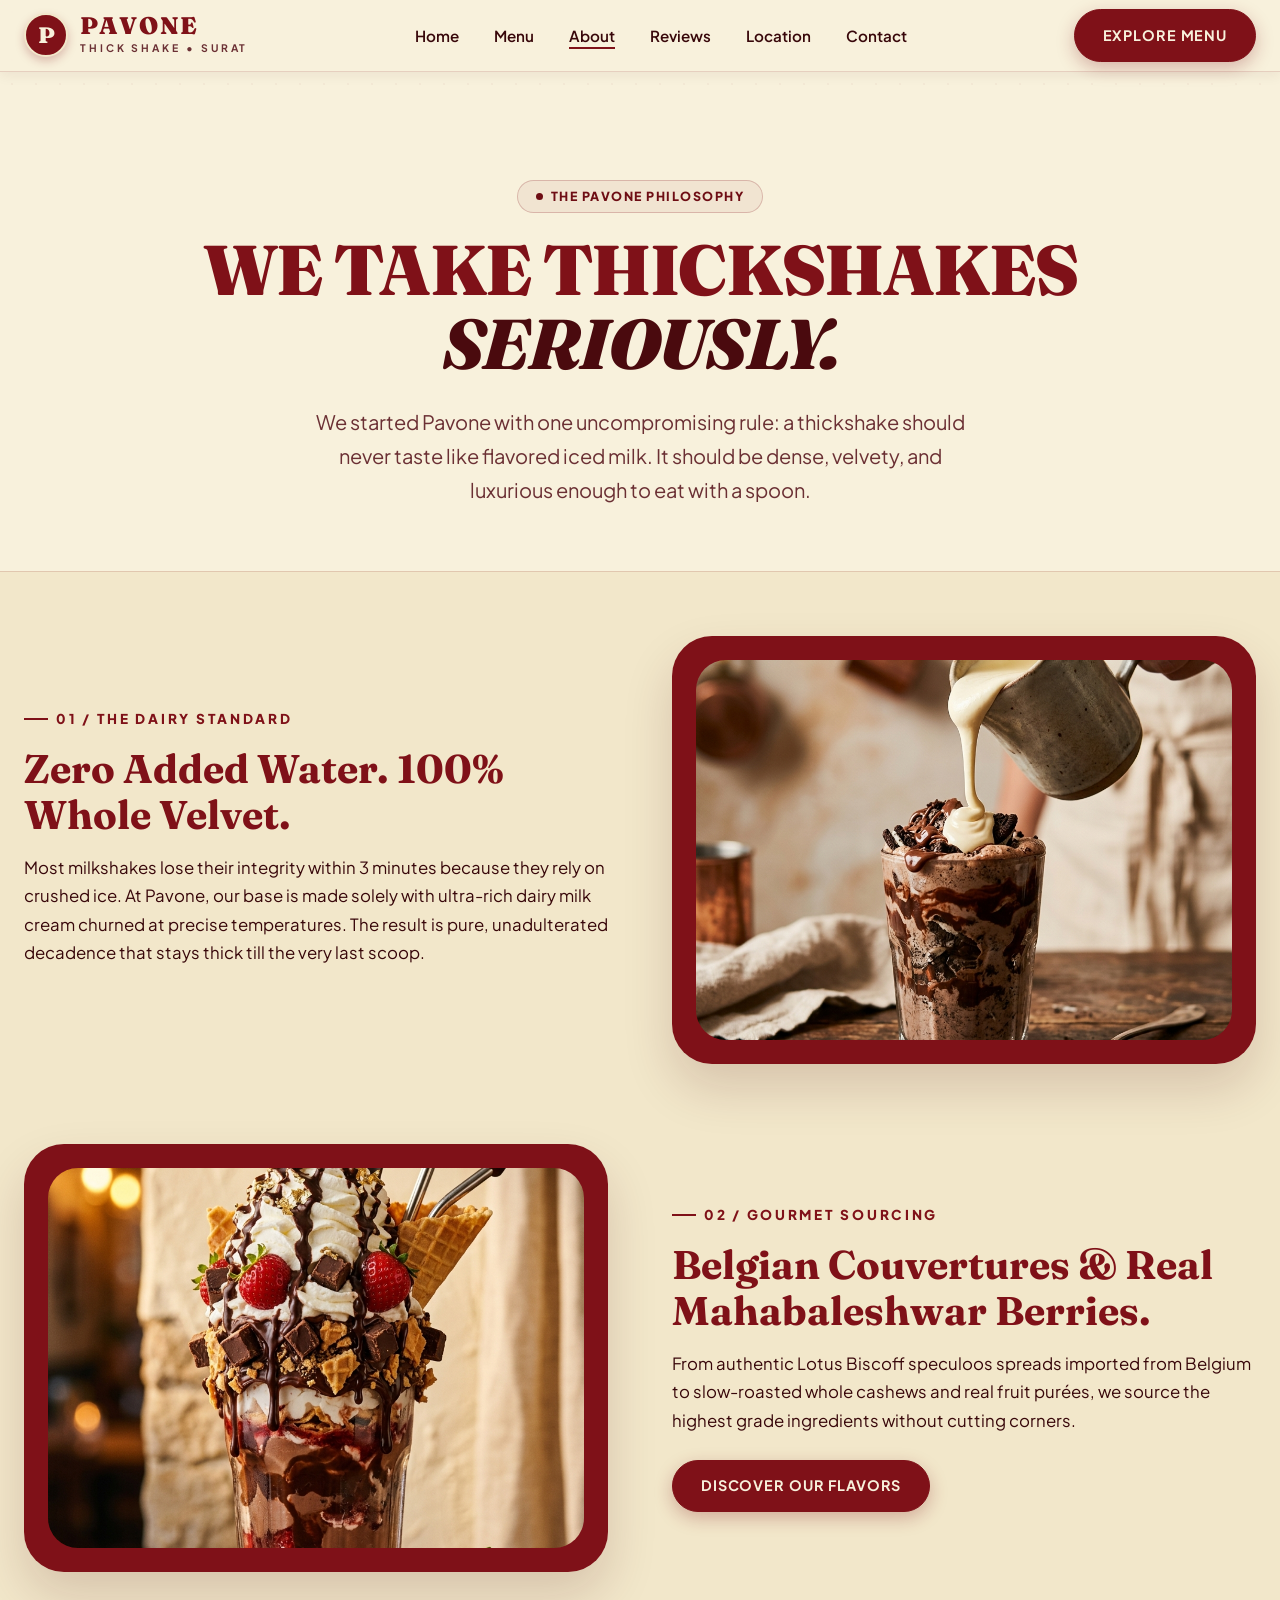
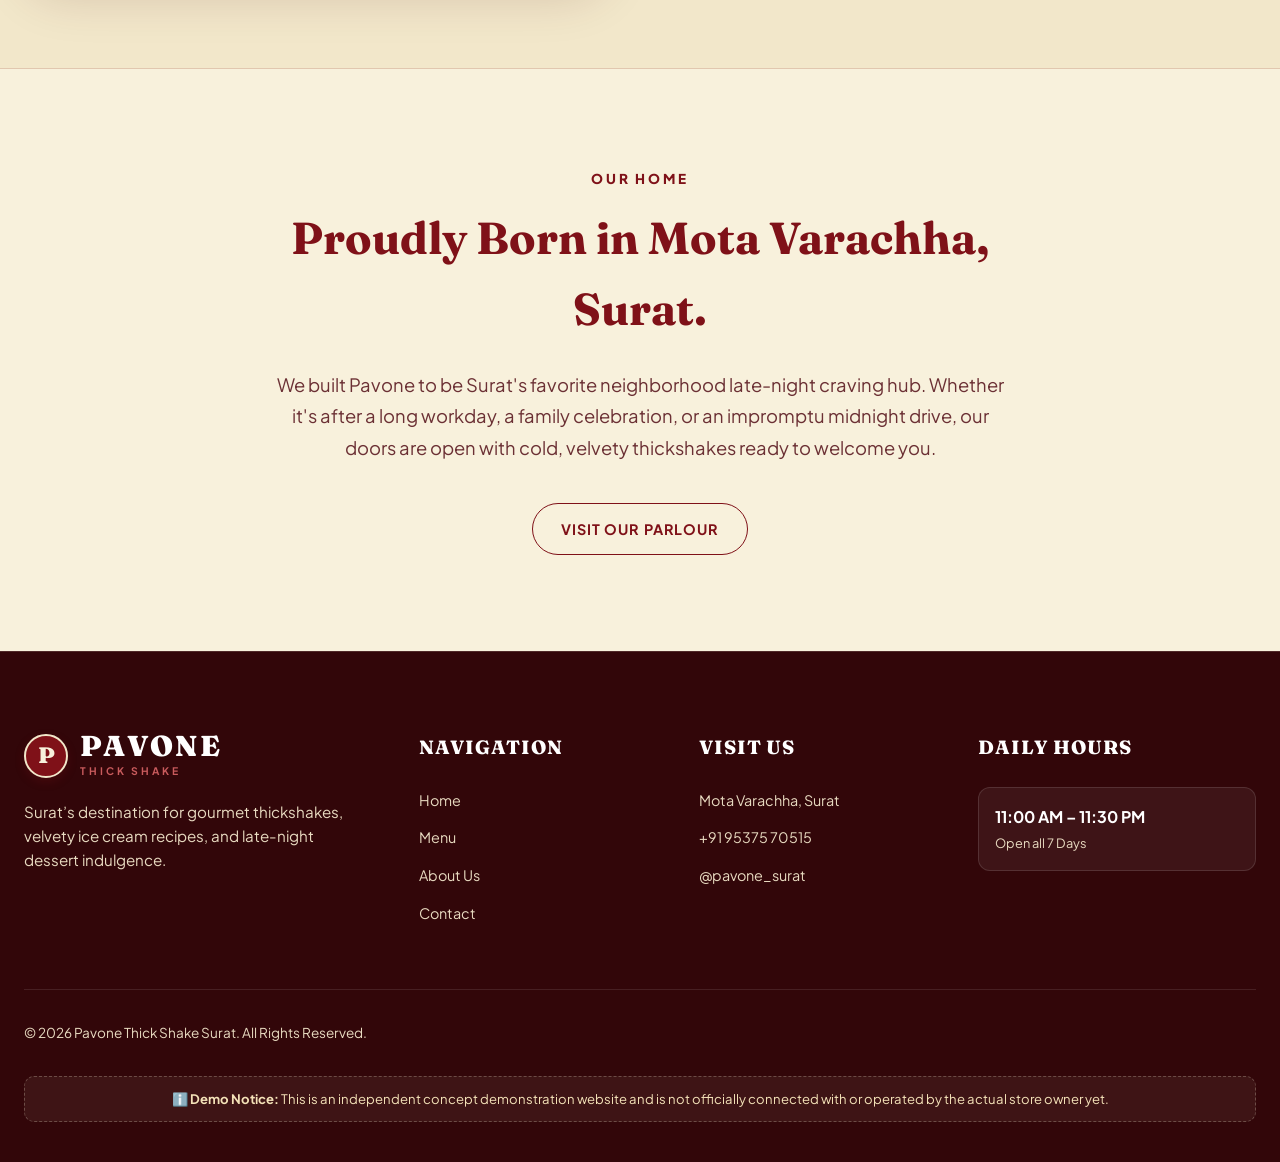
==== commit 5f83131a: "feat: add demo website disclaimer to contact page and footers" ====
--- a/about.html
+++ b/about.html
@@ -161,6 +161,9 @@
       </div>
       <div class="footer-bottom">
         <p>© 2026 Pavone Thick Shake Surat. All Rights Reserved.</p>
+        <div class="footer-demo-notice">
+          ℹ️ <strong>Demo Notice:</strong> This is an independent concept demonstration website and is not officially connected with or operated by the actual store owner yet.
+        </div>
       </div>
     </div>
   </footer>
--- a/css/style.css
+++ b/css/style.css
@@ -1805,6 +1805,56 @@
   gap: 1rem;
   font-size: 0.85rem;
   color: var(--text-cream-dim);
+}
+
+.footer-demo-notice {
+  width: 100%;
+  background: rgba(248, 241, 220, 0.06);
+  border: 1px dashed rgba(248, 241, 220, 0.25);
+  border-radius: 10px;
+  padding: 0.75rem 1.25rem;
+  margin-top: 1rem;
+  text-align: center;
+  font-size: 0.82rem;
+  color: var(--gold-light);
+  line-height: 1.5;
+}
+
+/* ==========================================================================
+   DEMO DISCLAIMER COMPONENT
+   ========================================================================== */
+.demo-disclaimer-box {
+  background: rgba(127, 17, 24, 0.04);
+  border: 1.5px dashed var(--burgundy-primary);
+  border-radius: 24px;
+  padding: 2rem 2.2rem;
+  margin: 3.5rem auto 0 auto;
+  max-width: 820px;
+  text-align: center;
+  position: relative;
+}
+
+.demo-disclaimer-badge {
+  display: inline-flex;
+  align-items: center;
+  gap: 0.5rem;
+  background: var(--burgundy-primary);
+  color: #fff;
+  font-size: 0.72rem;
+  font-weight: 800;
+  letter-spacing: 0.14em;
+  text-transform: uppercase;
+  padding: 0.35rem 0.95rem;
+  border-radius: 999px;
+  margin-bottom: 0.85rem;
+}
+
+.demo-disclaimer-text {
+  font-size: 0.95rem;
+  color: var(--burgundy-dark);
+  line-height: 1.65;
+  margin: 0;
+  font-weight: 500;
 }
 
 /* ==========================================================================
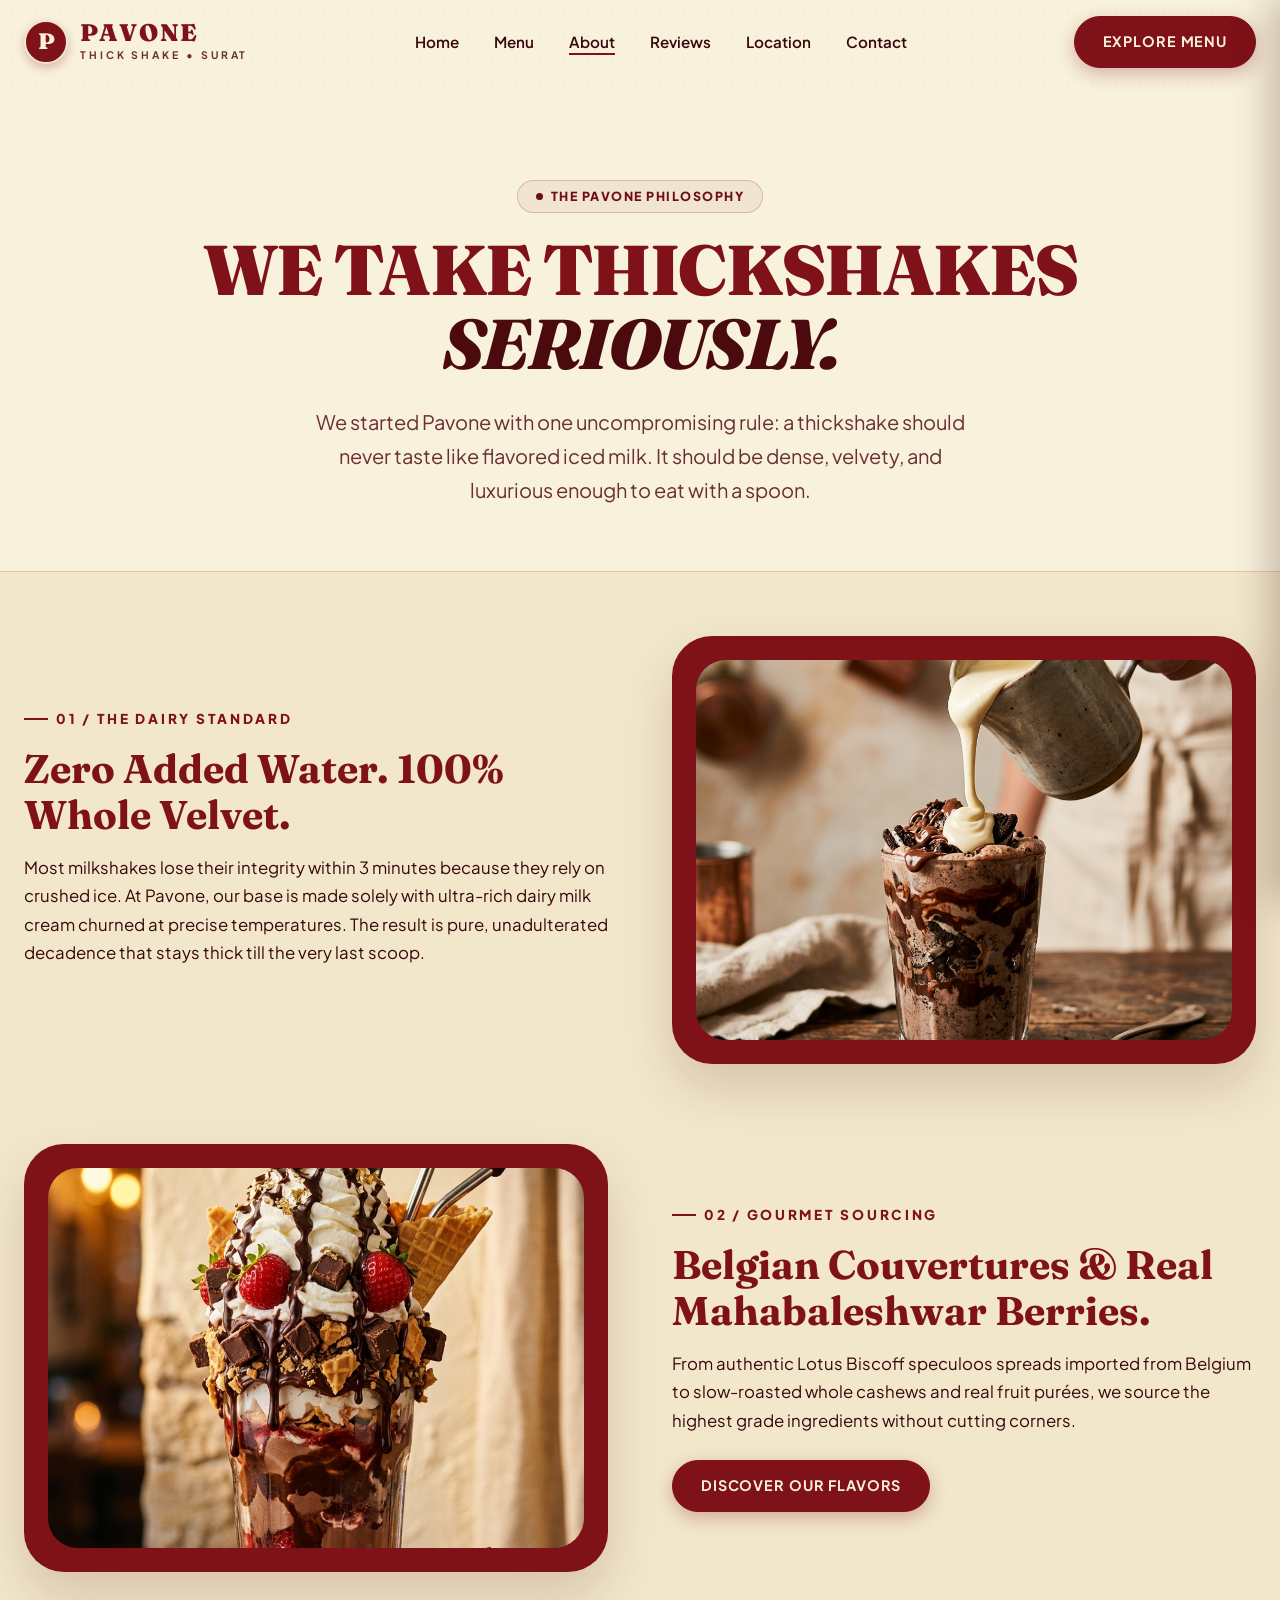
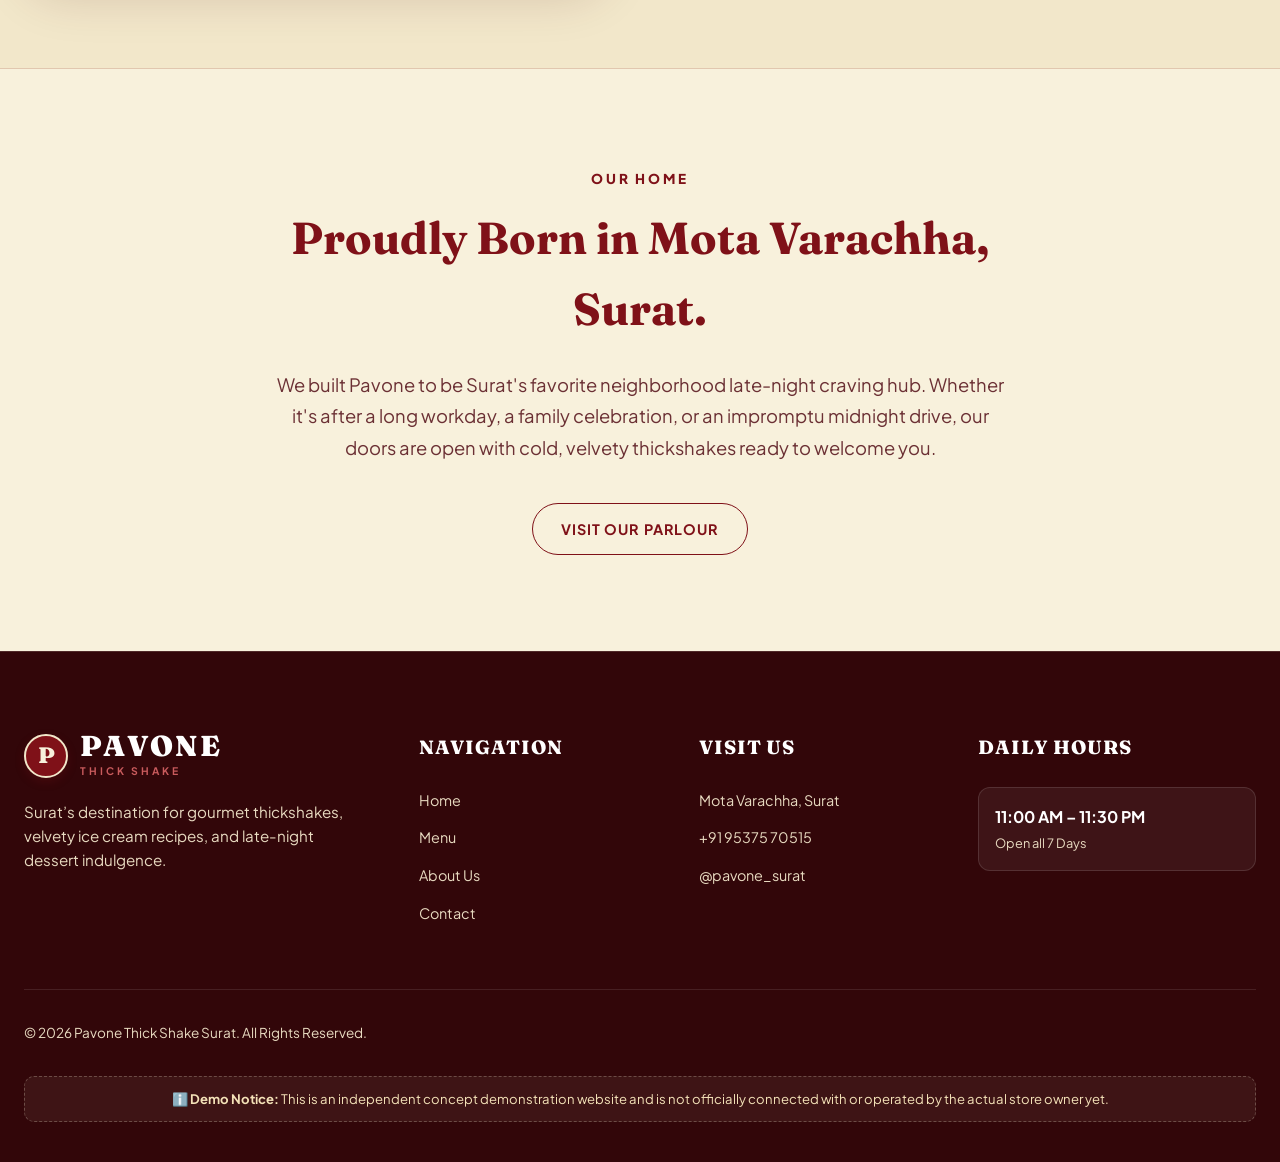
==== commit d45dd963: "feat: complete mobile-first responsive optimization across all breakpoints" ====
--- a/about.html
+++ b/about.html
@@ -40,10 +40,44 @@
 
         <div class="header-actions">
           <a href="index.html#menu" class="btn btn-primary">EXPLORE MENU</a>
+          <button class="mobile-menu-toggle" aria-label="Toggle Menu">
+            <span></span>
+            <span></span>
+            <span></span>
+          </button>
         </div>
       </div>
     </div>
   </header>
+
+  <!-- Mobile Navigation Overlay & Drawer -->
+  <div class="mobile-nav-overlay" id="mobileNavOverlay" aria-hidden="true"></div>
+  <div class="mobile-nav-drawer" id="mobileNavDrawer" aria-label="Mobile Navigation Menu">
+    <div>
+      <div class="mobile-nav-header">
+        <div class="logo-brand">
+          <div class="logo-symbol">P</div>
+          <div class="logo-text">
+            <span class="logo-title">PAVONE</span>
+          </div>
+        </div>
+        <button class="mobile-nav-close" aria-label="Close Mobile Navigation">✕</button>
+      </div>
+      <ul class="mobile-nav-links">
+        <li><a href="index.html">Home</a></li>
+        <li><a href="index.html#menu">Menu</a></li>
+        <li><a href="about.html" class="active">About</a></li>
+        <li><a href="index.html#reviews">Reviews</a></li>
+        <li><a href="locations/mota-varachha.html">Location</a></li>
+        <li><a href="contact.html">Contact</a></li>
+      </ul>
+    </div>
+    <div class="mobile-nav-footer">
+      <a href="index.html#menu" class="btn btn-primary btn-mobile-order">ORDER NOW</a>
+      <p style="font-size:0.8rem; color:var(--text-muted); line-height:1.4;">📍 Lajamni Chowk, Mota Varachha, Surat</p>
+      <a href="tel:+919537570515" class="btn btn-secondary" style="width:100%; min-height:44px; font-size:0.85rem;">📞 +91 95375 70515</a>
+    </div>
+  </div>
 
   <main style="padding-top: 100px;">
     <!-- Hero Editorial Brand Statement -->
@@ -168,5 +202,6 @@
     </div>
   </footer>
 
+  <script src="js/main.js"></script>
 </body>
 </html>
--- a/css/style.css
+++ b/css/style.css
@@ -2124,13 +2124,128 @@
 }
 
 /* ==========================================================================
-   RESPONSIVE MEDIA QUERIES
+   MOBILE NAVIGATION DRAWER & OVERLAY
    ========================================================================== */
+.mobile-nav-overlay {
+  position: fixed;
+  inset: 0;
+  background: rgba(50, 6, 9, 0.45);
+  backdrop-filter: blur(6px);
+  -webkit-backdrop-filter: blur(6px);
+  z-index: 2400;
+  opacity: 0;
+  visibility: hidden;
+  transition: opacity 0.3s ease, visibility 0.3s ease;
+}
+
+.mobile-nav-overlay.active {
+  opacity: 1;
+  visibility: visible;
+}
+
+.mobile-nav-drawer {
+  position: fixed;
+  top: 0;
+  right: 0;
+  width: 86vw;
+  max-width: 360px;
+  height: 100vh;
+  height: 100dvh;
+  background: var(--bg-cream-card);
+  z-index: 2500;
+  transform: translateX(100%);
+  transition: transform 0.35s cubic-bezier(0.16, 1, 0.3, 1);
+  padding: 1.75rem 1.5rem;
+  display: flex;
+  flex-direction: column;
+  justify-content: space-between;
+  box-shadow: -10px 0 35px rgba(50, 6, 9, 0.25);
+  border-left: 1.5px solid var(--border-burgundy-light);
+  overflow-y: auto;
+}
+
+.mobile-nav-drawer.active {
+  transform: translateX(0);
+}
+
+.mobile-nav-header {
+  display: flex;
+  justify-content: space-between;
+  align-items: center;
+  margin-bottom: 2rem;
+  padding-bottom: 1rem;
+  border-bottom: 1px solid var(--border-burgundy-light);
+}
+
+.mobile-nav-close {
+  width: 44px;
+  height: 44px;
+  border-radius: 50%;
+  background: var(--bg-cream-soft);
+  color: var(--burgundy-primary);
+  font-size: 1.4rem;
+  display: flex;
+  align-items: center;
+  justify-content: center;
+  border: 1px solid var(--border-burgundy-light);
+  transition: background 0.2s ease, transform 0.2s ease;
+}
+
+.mobile-nav-close:hover {
+  background: var(--burgundy-primary);
+  color: #fff;
+  transform: rotate(90deg);
+}
+
+.mobile-nav-links {
+  list-style: none;
+  display: flex;
+  flex-direction: column;
+  gap: 1.15rem;
+  font-family: var(--font-display);
+  font-size: 1.35rem;
+  font-weight: 800;
+  color: var(--burgundy-primary);
+}
+
+.mobile-nav-links li a {
+  display: block;
+  padding: 0.3rem 0;
+  transition: color 0.2s ease, transform 0.2s ease;
+}
+
+.mobile-nav-links li a:hover,
+.mobile-nav-links li a.active {
+  color: var(--burgundy-dark);
+  transform: translateX(6px);
+}
+
+.mobile-nav-footer {
+  padding-top: 1.5rem;
+  border-top: 1px solid var(--border-burgundy-light);
+  display: flex;
+  flex-direction: column;
+  gap: 0.75rem;
+}
+
+.btn-mobile-order {
+  width: 100%;
+  min-height: 48px;
+  font-size: 0.95rem;
+  font-weight: 800;
+  letter-spacing: 0.08em;
+  margin-bottom: 0.5rem;
+}
+
+/* ==========================================================================
+   RESPONSIVE MEDIA QUERIES (320px, 360px, 375px, 390px, 414px, 430px, 768px, 1024px)
+   ========================================================================== */
+
+/* 1. TABLET & MEDIUM SCREENS (<= 1024px) */
 @media (max-width: 1024px) {
   .hero-grid {
     grid-template-columns: 1fr;
-    gap: 3rem;
-    text-align: center;
+    gap: 2.5rem;
   }
   
   .hero-content {
@@ -2138,12 +2253,8 @@
     text-align: center;
   }
   
-  .hero-slider-footer {
-    justify-content: center;
-  }
-  
   .hero-stage {
-    height: 480px;
+    height: 460px;
   }
   
   .statement-grid {
@@ -2157,6 +2268,7 @@
     gap: 3rem;
   }
   
+  .campaign-col-left,
   .campaign-col-right {
     align-items: center;
     text-align: center;
@@ -2176,54 +2288,509 @@
   }
 }
 
+/* 2. MOBILE & SMALL TABLET SCREENS (<= 768px) */
 @media (max-width: 768px) {
-  .nav-links, .header-actions .btn-primary {
+  :root {
+    --nav-height: 72px;
+  }
+
+  html, body {
+    overflow-x: hidden;
+    max-width: 100vw;
+  }
+
+  body {
+    padding-bottom: 76px; /* space for mobile sticky action bar */
+  }
+
+  .container {
+    padding: 0 1.25rem;
+  }
+
+  /* Navbar */
+  .nav-links, 
+  .header-actions .btn-primary {
     display: none;
   }
   
   .mobile-menu-toggle {
     display: flex;
+    min-width: 44px;
+    min-height: 44px;
+    align-items: center;
+    justify-content: center;
   }
   
   .mobile-sticky-bar {
     display: block;
   }
-  
-  body {
-    padding-bottom: 70px;
-  }
-  
+
+  .logo-symbol {
+    width: 38px;
+    height: 38px;
+    font-size: 1.2rem;
+  }
+
+  .logo-title {
+    font-size: 1.2rem;
+  }
+
+  .logo-subtitle {
+    display: none;
+  }
+
+  /* HERO SECTION MOBILE RESTRUCTURING */
+  .hero-section {
+    min-height: auto;
+    min-height: 100svh;
+    padding-top: calc(var(--nav-height) + 0.75rem);
+    padding-bottom: 1.5rem;
+    overflow: hidden;
+  }
+
+  .hero-corner-wave-top {
+    width: 160px;
+    height: 140px;
+    border-bottom-left-radius: 120px 140px;
+  }
+
+  .hero-corner-wave-bottom {
+    width: 180px;
+    height: 90px;
+    border-top-right-radius: 140px 80px;
+  }
+
+  .hero-grid {
+    display: flex;
+    flex-direction: column;
+    align-items: center;
+    gap: 0;
+    min-height: auto;
+    width: 100%;
+  }
+
+  .hero-content {
+    display: flex;
+    flex-direction: column;
+    align-items: center;
+    text-align: center;
+    width: 100%;
+    margin-bottom: 0.5rem;
+  }
+
+  .hero-badge-pill {
+    order: 1;
+    font-size: 0.72rem;
+    padding: 0.3rem 0.9rem;
+    margin-bottom: 0.65rem;
+  }
+
   .hero-headline {
-    font-size: 2.6rem;
-  }
-  
+    order: 2;
+    font-size: clamp(2.2rem, 9.5vw, 3.4rem);
+    line-height: 1.05;
+    letter-spacing: -0.02em;
+    margin-bottom: 0.65rem;
+    text-align: center;
+  }
+
+  .hero-description {
+    order: 3;
+    font-size: 0.92rem;
+    line-height: 1.55;
+    max-width: 340px;
+    margin: 0 auto 1rem auto;
+    text-align: center;
+    color: #5C2529;
+  }
+
+  /* Responsive Centered Shake Stage */
   .hero-stage {
-    height: 400px;
-  }
-  
+    order: 4;
+    height: min(48vh, 360px);
+    min-height: 290px;
+    width: 100%;
+    margin: 0 auto;
+    position: relative;
+    display: flex;
+    align-items: center;
+    justify-content: center;
+    touch-action: pan-y;
+  }
+
+  .hero-shake-showcase {
+    height: 100%;
+    width: 100%;
+  }
+
   .shake-image-wrapper {
-    height: 360px;
-  }
-  
-  .floating-product-label {
-    left: 2%;
-    bottom: 20px;
-    padding: 0.6rem 1rem;
-  }
-  
-  .floating-product-label .label-title {
-    font-size: 0.85rem;
-  }
-  
+    height: 100%;
+    width: min(78vw, 320px);
+    max-height: 350px;
+    display: flex;
+    align-items: flex-end;
+    justify-content: center;
+  }
+
+  .shake-floating-cup {
+    height: 100%;
+    max-height: 340px;
+    width: auto;
+    max-width: 100%;
+    object-fit: contain;
+    transform: none;
+    filter: drop-shadow(0 12px 22px rgba(60, 6, 10, 0.2));
+  }
+
+  .shake-ground-shadow {
+    width: min(55vw, 190px);
+    height: 16px;
+    bottom: -4px;
+  }
+
+  /* Scaled Flavour Typography Behind Shake */
+  .giant-line {
+    gap: clamp(0.1rem, 1vw, 0.5rem);
+  }
+
+  .giant-char {
+    font-size: clamp(3.8rem, 15vw, 5.8rem);
+    line-height: 0.85;
+  }
+
+  .shake-poster-giant-word.multiline .giant-char {
+    font-size: clamp(2.8rem, 10.5vw, 4.2rem);
+    line-height: 0.82;
+  }
+
+  /* Overlapping Product Sticker Tag */
+  .shake-sticker-tag {
+    bottom: 12%;
+    right: -2%;
+    padding: 0.55rem 1rem;
+    border-radius: 14px;
+    transform: rotate(-4deg);
+    box-shadow: 0 8px 20px rgba(50, 6, 9, 0.3);
+  }
+
+  .shake-sticker-tag .tag-title {
+    font-size: 0.92rem;
+  }
+
+  .shake-sticker-tag .tag-sub {
+    font-size: 0.58rem;
+    letter-spacing: 0.12em;
+  }
+
+  /* Handwritten note & action sparks on mobile */
+  .handwritten-annotation {
+    top: 2%;
+    left: 4%;
+    transform: scale(0.8);
+    transform-origin: top left;
+  }
+
+  .cursive-text {
+    font-size: 1.3rem;
+  }
+
+  .straw-spark-lines {
+    top: 6%;
+    right: 6%;
+    transform: scale(0.8);
+    transform-origin: top right;
+  }
+
+  /* Floating ingredients: scaled down & 2 items max */
+  .floating-item {
+    transform: scale(0.65);
+  }
+
+  .item-oreo-whole {
+    top: 15%;
+    left: 4%;
+  }
+
+  .item-brownie-chunk,
+  .item-oreo-split {
+    bottom: 18%;
+    right: 4%;
+  }
+
+  .hero-stamp-badge {
+    display: none; /* Hide circular stamp on mobile for clean product focus */
+  }
+
+  /* CTA Buttons below shake */
+  .hero-cta-group {
+    order: 5;
+    display: flex;
+    justify-content: center;
+    gap: 0.75rem;
+    width: 100%;
+    margin-top: 1.25rem;
+    flex-wrap: wrap;
+  }
+
+  .hero-cta-group .btn {
+    min-height: 48px;
+    padding: 0.85rem 1.4rem;
+    font-size: 0.82rem;
+    flex: 1 1 auto;
+    max-width: 200px;
+    text-align: center;
+  }
+
+  /* Slider controls below CTAs */
+  .hero-slider-bottom-bar {
+    order: 6;
+    margin-top: 1.25rem;
+    padding-top: 0.85rem;
+    width: 100%;
+    display: flex;
+    align-items: center;
+    justify-content: space-between;
+  }
+
+  .progress-dash {
+    width: 16px;
+    height: 3px;
+  }
+
+  .progress-dash.active {
+    width: 32px;
+  }
+
+  .slider-arrow-btn {
+    width: 40px;
+    height: 40px;
+    min-width: 40px;
+  }
+
+  /* STATEMENT SECTION */
+  .statement-section {
+    padding: 4.5rem 0;
+  }
+
+  .statement-heading {
+    font-size: clamp(1.9rem, 7vw, 2.6rem);
+    margin-bottom: 1.25rem;
+  }
+
   .statement-pillars {
     grid-template-columns: 1fr;
-  }
-  
+    gap: 1.25rem;
+  }
+
+  /* MENU SECTION */
+  .menu-section {
+    padding: 4.5rem 0;
+  }
+
+  .category-nav-wrapper {
+    justify-content: flex-start;
+    overflow-x: auto;
+    -webkit-overflow-scrolling: touch;
+    scrollbar-width: none;
+    padding: 0.25rem 0.25rem 0.75rem 0.25rem;
+    margin-bottom: 2.25rem;
+  }
+
+  .category-nav-wrapper::-webkit-scrollbar {
+    display: none;
+  }
+
+  .category-nav {
+    display: flex;
+    flex-wrap: nowrap;
+    gap: 0.5rem;
+    width: max-content;
+  }
+
+  .category-btn {
+    min-height: 44px;
+    padding: 0.55rem 1.15rem;
+    font-size: 0.78rem;
+    white-space: nowrap;
+    display: inline-flex;
+    align-items: center;
+    justify-content: center;
+  }
+
+  .menu-grid {
+    grid-template-columns: 1fr;
+    gap: 1.5rem;
+  }
+
+  .menu-card {
+    padding: 1.35rem;
+    border-radius: 20px 6px 20px 6px;
+  }
+
+  .card-image-area {
+    height: 190px;
+  }
+
+  /* CAMPAIGN / MONSTER SHAKE SECTION */
+  .campaign-section {
+    padding: 5rem 0;
+  }
+
+  .campaign-grid {
+    grid-template-columns: 1fr;
+    gap: 2rem;
+  }
+
+  .campaign-shake-img {
+    max-height: 320px;
+  }
+
+  .campaign-backdrop-text {
+    font-size: clamp(4.5rem, 16vw, 8rem);
+  }
+
+  /* REVIEWS SECTION */
+  .reviews-section {
+    padding: 4.5rem 0;
+  }
+
+  .reviews-header-block {
+    flex-direction: column;
+    align-items: center;
+    text-align: center;
+    gap: 1.5rem;
+    margin-bottom: 2.5rem;
+  }
+
+  .rating-badge-card {
+    padding: 0.75rem 1.25rem;
+    flex-wrap: wrap;
+    justify-content: center;
+  }
+
+  .reviews-grid {
+    grid-template-columns: 1fr;
+    gap: 1.25rem;
+  }
+
+  .review-quote-card {
+    padding: 1.5rem 1.25rem;
+    border-radius: 20px 6px 20px 6px;
+  }
+
+  /* INSTAGRAM GALLERY */
+  .instagram-section {
+    padding: 4rem 0;
+  }
+
+  .instagram-grid {
+    grid-template-columns: repeat(2, 1fr);
+    gap: 0.75rem;
+    margin: 1.75rem 0;
+  }
+
+  .insta-tile {
+    border-radius: 14px;
+  }
+
+  /* LOCATION SECTION */
+  .location-section {
+    padding: 4.5rem 0;
+  }
+
+  .location-box {
+    padding: 1.75rem 1.25rem;
+    border-radius: 24px 8px 24px 8px;
+    gap: 2rem;
+  }
+
+  .map-frame-wrapper {
+    height: 260px;
+    border-radius: 20px;
+  }
+
+  .location-actions {
+    flex-direction: column;
+    width: 100%;
+    gap: 0.75rem;
+  }
+
+  .location-actions .btn {
+    width: 100%;
+    min-height: 48px;
+  }
+
+  /* FOOTER */
+  .site-footer {
+    padding: 3.5rem 0 2rem 0;
+  }
+
   .footer-grid {
     grid-template-columns: 1fr;
-  }
-  
-  .category-nav-wrapper {
-    justify-content: flex-start;
-  }
-}
+    gap: 2rem;
+    margin-bottom: 2.5rem;
+  }
+
+  .footer-bottom {
+    flex-direction: column;
+    text-align: center;
+    gap: 0.75rem;
+  }
+}
+
+/* 3. SMALL MOBILE SCREENS (<= 375px & 320px) */
+@media (max-width: 375px) {
+  .container {
+    padding: 0 0.85rem;
+  }
+
+  .hero-headline {
+    font-size: clamp(1.9rem, 9vw, 2.4rem);
+  }
+
+  .hero-stage {
+    height: min(44vh, 300px);
+    min-height: 260px;
+  }
+
+  .shake-image-wrapper {
+    width: min(84vw, 280px);
+  }
+
+  .shake-floating-cup {
+    max-height: 270px;
+  }
+
+  .giant-char {
+    font-size: clamp(3.2rem, 14vw, 4.4rem);
+  }
+
+  .shake-poster-giant-word.multiline .giant-char {
+    font-size: clamp(2.3rem, 10vw, 3.2rem);
+  }
+
+  .hero-cta-group {
+    flex-direction: column;
+    width: 100%;
+  }
+
+  .hero-cta-group .btn {
+    width: 100%;
+    max-width: 100%;
+  }
+
+  .handwritten-annotation,
+  .straw-spark-lines {
+    display: none; /* remove micro annotations on ultra small 320px to prevent overflow */
+  }
+}
+
+/* 4. ACCESSIBILITY: REDUCED MOTION */
+@media (prefers-reduced-motion: reduce) {
+  *, *::before, *::after {
+    animation-duration: 0.01ms !important;
+    animation-iteration-count: 1 !important;
+    transition-duration: 0.01ms !important;
+    scroll-behavior: auto !important;
+  }
+}
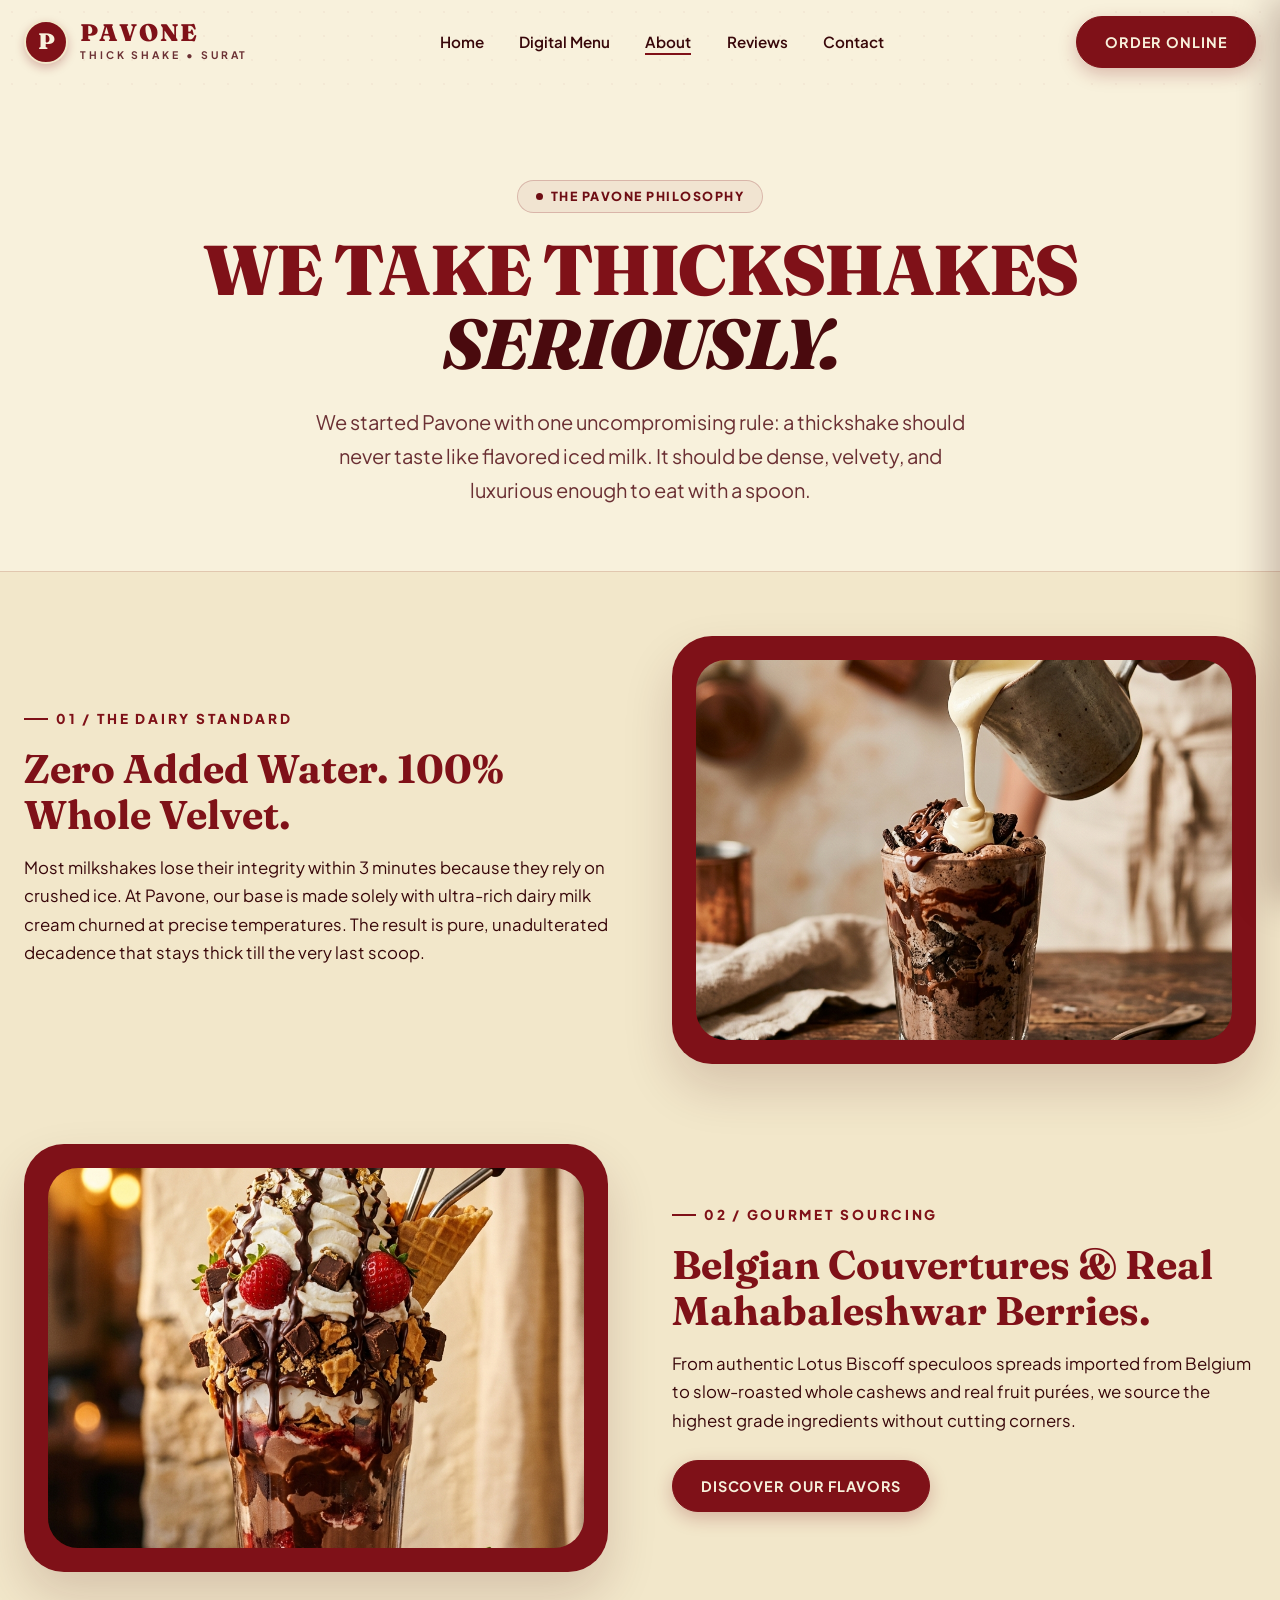
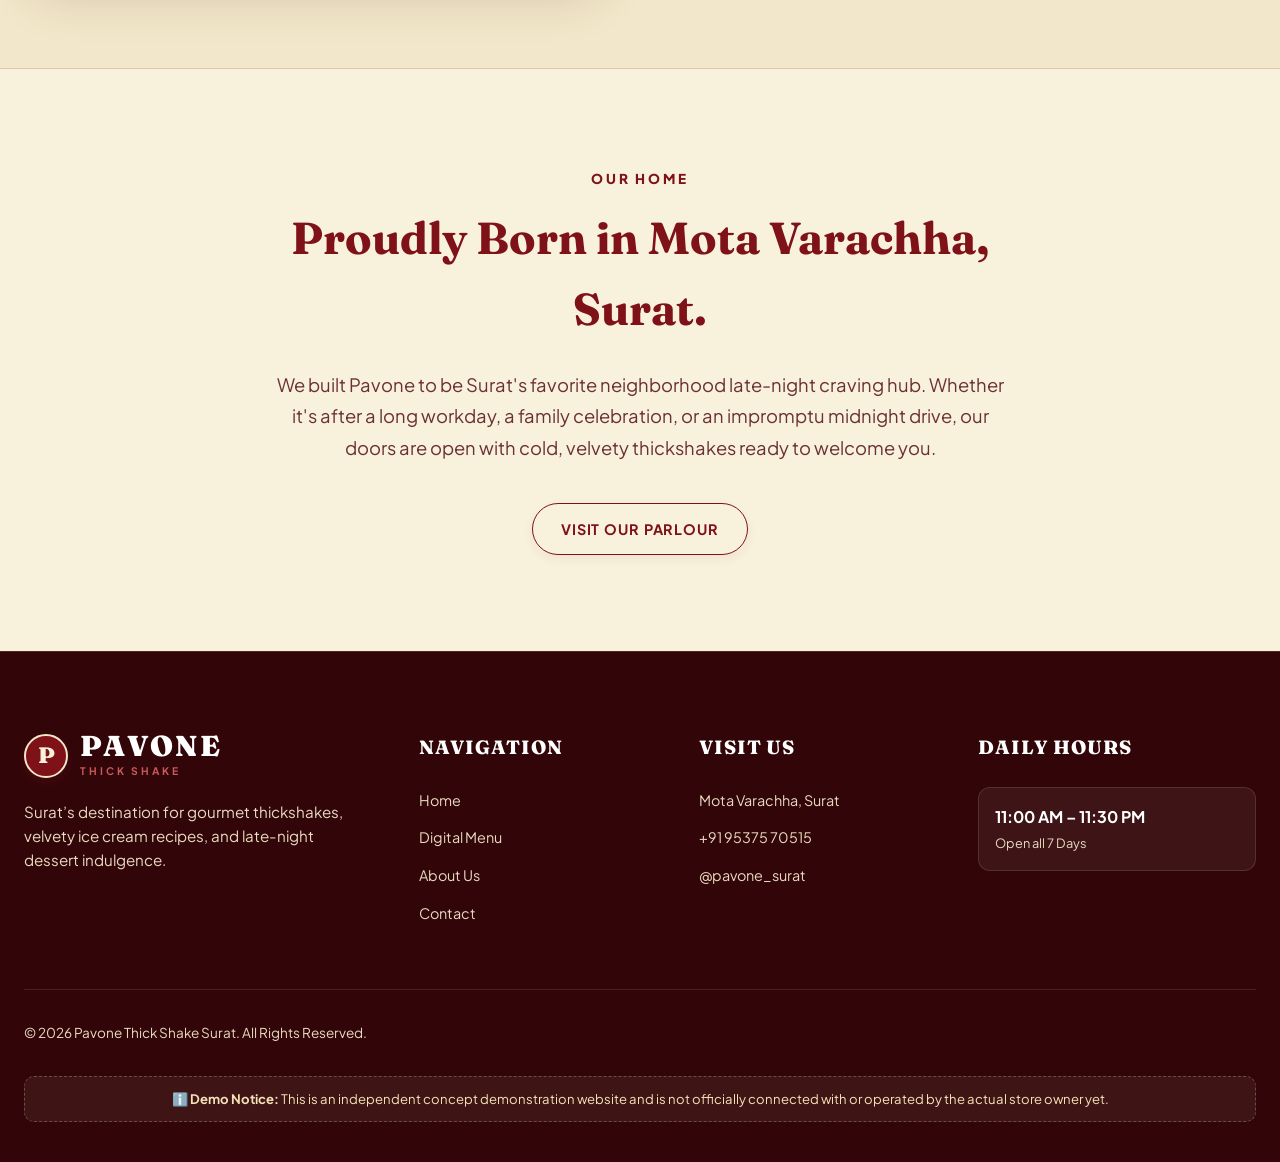
==== commit f616472b: "feat: add order page, expanded menu catalog, and updated site styling" ====
--- a/about.html
+++ b/about.html
@@ -30,16 +30,15 @@
         <nav class="main-nav">
           <ul class="nav-links">
             <li class="nav-item"><a href="index.html">Home</a></li>
-            <li class="nav-item"><a href="index.html#menu">Menu</a></li>
+            <li class="nav-item"><a href="order.html">Digital Menu</a></li>
             <li class="nav-item"><a href="about.html" class="active">About</a></li>
             <li class="nav-item"><a href="index.html#reviews">Reviews</a></li>
-            <li class="nav-item"><a href="locations/mota-varachha.html">Location</a></li>
             <li class="nav-item"><a href="contact.html">Contact</a></li>
           </ul>
         </nav>
 
         <div class="header-actions">
-          <a href="index.html#menu" class="btn btn-primary">EXPLORE MENU</a>
+          <a href="order.html" class="btn btn-primary">ORDER ONLINE</a>
           <button class="mobile-menu-toggle" aria-label="Toggle Menu">
             <span></span>
             <span></span>
@@ -65,15 +64,14 @@
       </div>
       <ul class="mobile-nav-links">
         <li><a href="index.html">Home</a></li>
-        <li><a href="index.html#menu">Menu</a></li>
+        <li><a href="order.html">Digital Menu & Order</a></li>
         <li><a href="about.html" class="active">About</a></li>
         <li><a href="index.html#reviews">Reviews</a></li>
-        <li><a href="locations/mota-varachha.html">Location</a></li>
         <li><a href="contact.html">Contact</a></li>
       </ul>
     </div>
     <div class="mobile-nav-footer">
-      <a href="index.html#menu" class="btn btn-primary btn-mobile-order">ORDER NOW</a>
+      <a href="order.html" class="btn btn-primary btn-mobile-order">ORDER NOW</a>
       <p style="font-size:0.8rem; color:var(--text-muted); line-height:1.4;">📍 Lajamni Chowk, Mota Varachha, Surat</p>
       <a href="tel:+919537570515" class="btn btn-secondary" style="width:100%; min-height:44px; font-size:0.85rem;">📞 +91 95375 70515</a>
     </div>
@@ -147,7 +145,7 @@
         <p style="font-size: 1.15rem; color: var(--text-muted); line-height: 1.7; margin-bottom: 2.5rem;">
           We built Pavone to be Surat's favorite neighborhood late-night craving hub. Whether it's after a long workday, a family celebration, or an impromptu midnight drive, our doors are open with cold, velvety thickshakes ready to welcome you.
         </p>
-        <a href="locations/mota-varachha.html" class="btn btn-secondary">VISIT OUR PARLOUR</a>
+        <a href="index.html#location" class="btn btn-secondary">VISIT OUR PARLOUR</a>
       </div>
     </section>
   </main>
@@ -172,7 +170,7 @@
           <h4 class="footer-col-title">Navigation</h4>
           <ul class="footer-links">
             <li><a href="index.html">Home</a></li>
-            <li><a href="index.html#menu">Menu</a></li>
+            <li><a href="order.html">Digital Menu</a></li>
             <li><a href="about.html">About Us</a></li>
             <li><a href="contact.html">Contact</a></li>
           </ul>
@@ -180,7 +178,7 @@
         <div>
           <h4 class="footer-col-title">Visit Us</h4>
           <ul class="footer-links">
-            <li><a href="locations/mota-varachha.html">Mota Varachha, Surat</a></li>
+            <li><a href="index.html#location">Mota Varachha, Surat</a></li>
             <li><a href="tel:+919537570515">+91 95375 70515</a></li>
             <li><a href="https://instagram.com/pavone_surat">@pavone_surat</a></li>
           </ul>
--- a/css/style.css
+++ b/css/style.css
@@ -226,21 +226,31 @@
   letter-spacing: 0.06em;
   text-transform: uppercase;
   border-radius: 999px;
-  transition: all 0.3s cubic-bezier(0.16, 1, 0.3, 1);
+  transition: transform 0.28s cubic-bezier(0.16, 1, 0.3, 1),
+              background-color 0.25s ease,
+              border-color 0.25s ease,
+              color 0.25s ease,
+              box-shadow 0.28s cubic-bezier(0.16, 1, 0.3, 1);
   text-decoration: none;
   position: relative;
   overflow: hidden;
+  will-change: transform, box-shadow;
+}
+
+.btn:active {
+  transform: translateY(0px) scale(0.98);
 }
 
 .btn-primary {
   background-color: var(--burgundy-primary);
   color: var(--bg-cream);
-  box-shadow: 0 6px 18px rgba(127, 17, 24, 0.28);
-  border: 1px solid var(--burgundy-primary);
+  box-shadow: 0 6px 18px rgba(127, 17, 24, 0.25);
+  border: 1.5px solid var(--burgundy-primary);
 }
 
 .btn-primary:hover {
   background-color: var(--burgundy-dark);
+  border-color: var(--burgundy-dark);
   transform: translateY(-2px);
   box-shadow: 0 10px 24px rgba(74, 10, 14, 0.35);
   color: #fff;
@@ -250,12 +260,14 @@
   background-color: transparent;
   color: var(--burgundy-primary);
   border: 1.5px solid var(--burgundy-primary);
+  box-shadow: 0 4px 12px rgba(127, 17, 24, 0.06);
 }
 
 .btn-secondary:hover {
   background-color: var(--burgundy-primary);
   color: var(--bg-cream);
   transform: translateY(-2px);
+  box-shadow: 0 10px 24px rgba(127, 17, 24, 0.28);
 }
 
 .btn-pill-icon {
@@ -269,12 +281,25 @@
   display: flex;
   align-items: center;
   justify-content: center;
+  box-shadow: var(--shadow-sm);
+  transition: transform 0.25s cubic-bezier(0.16, 1, 0.3, 1),
+              background-color 0.25s ease,
+              border-color 0.25s ease,
+              color 0.25s ease,
+              box-shadow 0.25s ease;
+  will-change: transform, box-shadow;
 }
 
 .btn-pill-icon:hover {
   background: var(--burgundy-primary);
   color: var(--bg-cream);
   border-color: var(--burgundy-primary);
+  transform: translateY(-2px);
+  box-shadow: 0 6px 16px rgba(127, 17, 24, 0.25);
+}
+
+.btn-pill-icon:active {
+  transform: translateY(0) scale(0.95);
 }
 
 .mobile-menu-toggle {
@@ -423,12 +448,13 @@
   font-size: 0.88rem;
   font-weight: 800;
   border-radius: 999px;
-  border: 1px solid #6E0D14;
-  box-shadow: 0 8px 22px rgba(110, 13, 20, 0.3);
+  border: 1.5px solid #6E0D14;
+  box-shadow: 0 8px 22px rgba(110, 13, 20, 0.28);
 }
 
 .hero-cta-group .btn-primary:hover {
   background-color: #4A0A0E;
+  border-color: #4A0A0E;
   transform: translateY(-2px);
   box-shadow: 0 12px 28px rgba(74, 10, 14, 0.38);
 }
@@ -441,12 +467,14 @@
   font-size: 0.88rem;
   font-weight: 800;
   border-radius: 999px;
+  box-shadow: 0 4px 14px rgba(92, 10, 15, 0.08);
 }
 
 .hero-cta-group .btn-secondary:hover {
   background-color: #5C0A0F;
   color: #FFF;
   transform: translateY(-2px);
+  box-shadow: 0 10px 24px rgba(92, 10, 15, 0.28);
 }
 
 /* ==========================================================================
@@ -867,14 +895,25 @@
   display: flex;
   align-items: center;
   justify-content: center;
-  transition: all 0.25s ease;
+  transition: transform 0.25s cubic-bezier(0.16, 1, 0.3, 1),
+              background-color 0.2s ease,
+              border-color 0.2s ease,
+              box-shadow 0.25s ease,
+              color 0.2s ease;
+  will-change: transform, box-shadow;
+  cursor: pointer;
 }
 
 .slider-arrow-btn:hover {
   background: #6E0D14;
   color: #FFF;
   border-color: #6E0D14;
-  transform: scale(1.05);
+  transform: scale(1.08);
+  box-shadow: 0 4px 12px rgba(110, 13, 20, 0.25);
+}
+
+.slider-arrow-btn:active {
+  transform: scale(0.95);
 }
 
 .slider-next-indicator {
@@ -1003,14 +1042,20 @@
   background: var(--bg-cream-card);
   padding: 1.5rem 1.25rem;
   border-radius: 20px 6px 20px 6px;
-  border: 1px solid var(--border-burgundy-light);
+  border: 1.5px solid var(--border-burgundy-light);
   box-shadow: var(--shadow-sm);
-  transition: transform 0.3s ease;
+  transition: transform 0.28s cubic-bezier(0.16, 1, 0.3, 1),
+              border-color 0.28s ease,
+              box-shadow 0.28s cubic-bezier(0.16, 1, 0.3, 1),
+              background-color 0.28s ease;
+  will-change: transform, box-shadow;
 }
 
 .pillar-card:hover {
   transform: translateY(-4px);
   border-color: var(--burgundy-primary);
+  box-shadow: var(--shadow-md);
+  background-color: #FFFDF8;
 }
 
 .pillar-num {
@@ -1146,12 +1191,19 @@
   letter-spacing: 0.05em;
   text-transform: uppercase;
   color: var(--text-main);
-  transition: all 0.25s ease;
+  transition: transform 0.25s cubic-bezier(0.16, 1, 0.3, 1),
+              background-color 0.2s ease,
+              color 0.2s ease,
+              box-shadow 0.25s ease;
   white-space: nowrap;
-}
-
-.category-btn:hover {
-  color: var(--burgundy-primary);
+  cursor: pointer;
+  will-change: transform;
+}
+
+.category-btn:hover:not(.active) {
+  color: var(--burgundy-primary);
+  background-color: rgba(127, 17, 24, 0.08);
+  transform: translateY(-1px);
 }
 
 .category-btn.active {
@@ -1160,72 +1212,181 @@
   box-shadow: 0 4px 12px rgba(127, 17, 24, 0.25);
 }
 
-/* Editorial Menu Grid */
+/* Menu Search Bar */
+.menu-search-wrapper {
+  max-width: 480px;
+  margin: 0 auto 2.25rem auto;
+  position: relative;
+  display: flex;
+  align-items: center;
+}
+
+.search-icon {
+  position: absolute;
+  left: 1.25rem;
+  color: var(--burgundy-primary);
+  opacity: 0.7;
+  pointer-events: none;
+}
+
+.menu-search-input {
+  width: 100%;
+  padding: 0.9rem 2.8rem 0.9rem 3.2rem;
+  background: #FFFDF8;
+  border: 1.5px solid var(--border-burgundy-light);
+  border-radius: 999px;
+  font-family: var(--font-body);
+  font-size: 0.95rem;
+  color: var(--burgundy-primary);
+  outline: none;
+  box-shadow: var(--shadow-sm);
+  transition: all 0.25s ease;
+}
+
+.menu-search-input:focus {
+  border-color: var(--burgundy-primary);
+  box-shadow: 0 4px 18px rgba(127, 17, 24, 0.15);
+  background: #FFF;
+}
+
+.search-clear-btn {
+  position: absolute;
+  right: 1rem;
+  width: 26px;
+  height: 26px;
+  border-radius: 50%;
+  background: var(--bg-cream-soft);
+  color: var(--burgundy-primary);
+  display: none;
+  align-items: center;
+  justify-content: center;
+  font-size: 0.75rem;
+  font-weight: 800;
+  transition: all 0.2s ease;
+}
+
+.search-clear-btn:hover {
+  background: var(--burgundy-primary);
+  color: #fff;
+}
+
+/* Editorial Menu Grid: 3–4 cols Desktop, 2–3 cols Tablet, 2 cols Mobile */
 .menu-grid {
   display: grid;
-  grid-template-columns: repeat(auto-fill, minmax(340px, 1fr));
-  gap: 2.5rem;
+  grid-template-columns: repeat(auto-fill, minmax(260px, 1fr));
+  gap: 2rem;
+}
+
+@media (min-width: 1200px) {
+  .menu-grid {
+    grid-template-columns: repeat(4, 1fr);
+    gap: 2rem;
+  }
+}
+
+@media (min-width: 860px) and (max-width: 1199px) {
+  .menu-grid {
+    grid-template-columns: repeat(3, 1fr);
+    gap: 1.75rem;
+  }
+}
+
+@media (min-width: 520px) and (max-width: 859px) {
+  .menu-grid {
+    grid-template-columns: repeat(2, 1fr);
+    gap: 1.25rem;
+  }
+}
+
+@media (max-width: 519px) {
+  .menu-grid {
+    grid-template-columns: repeat(2, 1fr);
+    gap: 0.85rem;
+  }
+}
+
+@media (max-width: 330px) {
+  .menu-grid {
+    grid-template-columns: 1fr;
+    gap: 1rem;
+  }
 }
 
 /* Menu Product Card */
 .menu-card {
   background: var(--bg-cream-card);
-  border-radius: 28px 8px 28px 8px;
-  border: 1px solid var(--border-burgundy-light);
-  padding: 1.75rem;
+  border-radius: 24px 8px 24px 8px;
+  border: none;
+  padding: 1.5rem;
   position: relative;
   display: flex;
   flex-direction: column;
-  transition: all 0.35s cubic-bezier(0.16, 1, 0.3, 1);
+  transition: transform 0.28s cubic-bezier(0.16, 1, 0.3, 1),
+              box-shadow 0.28s cubic-bezier(0.16, 1, 0.3, 1),
+              background-color 0.28s ease;
   box-shadow: var(--shadow-sm);
   overflow: hidden;
+  will-change: transform, box-shadow;
 }
 
 .menu-card:hover {
-  transform: translateY(-6px);
-  border-color: var(--burgundy-primary);
+  transform: translateY(-4px);
   box-shadow: var(--shadow-md);
+  background-color: #FFFDF8;
 }
 
 .menu-card.featured-card {
-  border: 2px solid var(--burgundy-primary);
+  border: none;
   background: #FFFDF8;
 }
 
 .card-tag {
   position: absolute;
-  top: 1.25rem;
-  left: 1.25rem;
+  top: 1rem;
+  left: 1rem;
   background: var(--burgundy-primary);
   color: var(--bg-cream);
-  font-size: 0.7rem;
-  font-weight: 800;
-  letter-spacing: 0.12em;
+  font-size: 0.68rem;
+  font-weight: 800;
+  letter-spacing: 0.1em;
   text-transform: uppercase;
-  padding: 0.3rem 0.8rem;
+  padding: 0.25rem 0.75rem;
   border-radius: 999px;
   z-index: 3;
+  opacity: 0;
+  transform: translateY(-6px);
+  pointer-events: none;
+  transition: opacity 0.3s cubic-bezier(0.16, 1, 0.3, 1),
+              transform 0.3s cubic-bezier(0.16, 1, 0.3, 1);
+  will-change: opacity, transform;
+}
+
+.menu-card:hover .card-tag,
+.menu-card:focus-within .card-tag {
+  opacity: 1;
+  transform: translateY(0);
+  pointer-events: auto;
 }
 
 .card-price-badge {
   position: absolute;
-  top: 1.25rem;
-  right: 1.25rem;
+  top: 1rem;
+  right: 1rem;
   font-family: var(--font-display);
-  font-size: 1.25rem;
+  font-size: 1.15rem;
   font-weight: 800;
   color: var(--burgundy-primary);
   background: var(--bg-cream-soft);
-  padding: 0.25rem 0.75rem;
+  padding: 0.2rem 0.65rem;
   border-radius: 8px;
   border: 1px solid var(--border-burgundy-light);
   z-index: 3;
 }
 
 .card-image-area {
-  height: 220px;
+  height: 200px;
   width: 100%;
-  margin: 1rem 0 1.25rem 0;
+  margin: 0.75rem 0 1rem 0;
   display: flex;
   align-items: center;
   justify-content: center;
@@ -1236,12 +1397,13 @@
   max-height: 100%;
   max-width: 100%;
   object-fit: contain;
-  transition: transform 0.4s ease;
-  filter: drop-shadow(0 10px 18px rgba(50, 6, 9, 0.16));
+  transition: transform 0.35s cubic-bezier(0.16, 1, 0.3, 1);
+  filter: drop-shadow(0 8px 16px rgba(50, 6, 9, 0.12));
+  will-change: transform;
 }
 
 .menu-card:hover .card-image-area img {
-  transform: scale(1.08) rotate(-2deg);
+  transform: scale(1.05);
 }
 
 .card-content {
@@ -1295,7 +1457,7 @@
 }
 
 .btn-card-order {
-  padding: 0.6rem 1.1rem;
+  padding: 0.6rem 1.15rem;
   font-size: 0.8rem;
   font-weight: 700;
   border-radius: 999px;
@@ -1304,13 +1466,124 @@
   display: inline-flex;
   align-items: center;
   gap: 0.4rem;
-  transition: all 0.25s ease;
+  box-shadow: 0 3px 10px rgba(127, 17, 24, 0.2);
+  transition: transform 0.25s cubic-bezier(0.16, 1, 0.3, 1),
+              background-color 0.22s ease,
+              box-shadow 0.25s ease;
+  will-change: transform, box-shadow;
 }
 
 .btn-card-order:hover {
   background: var(--burgundy-dark);
-  transform: scale(1.04);
-}
+  transform: translateY(-1px) scale(1.02);
+  box-shadow: 0 6px 16px rgba(127, 17, 24, 0.32);
+}
+
+.btn-card-order:active {
+  transform: translateY(0px) scale(0.98);
+}
+
+/* Explore Full Menu Banner (Homepage) */
+.menu-explore-full-banner {
+  margin-top: 3.5rem;
+  background: linear-gradient(135deg, var(--burgundy-primary) 0%, var(--burgundy-dark) 100%);
+  border-radius: 24px 8px 24px 8px;
+  padding: 2.5rem 2.5rem;
+  color: var(--bg-cream);
+  display: flex;
+  align-items: center;
+  justify-content: space-between;
+  gap: 2rem;
+  box-shadow: var(--shadow-lg);
+  position: relative;
+  overflow: hidden;
+  border: 1px solid rgba(248, 241, 220, 0.2);
+}
+
+.menu-explore-full-banner::before {
+  content: '';
+  position: absolute;
+  top: -50%;
+  right: -20%;
+  width: 300px;
+  height: 300px;
+  background: radial-gradient(circle, rgba(212, 160, 84, 0.2) 0%, transparent 70%);
+  border-radius: 50%;
+  pointer-events: none;
+}
+
+.explore-banner-content {
+  max-width: 620px;
+  position: relative;
+  z-index: 2;
+}
+
+.explore-banner-badge {
+  display: inline-block;
+  background: rgba(248, 241, 220, 0.15);
+  color: var(--gold-light);
+  font-size: 0.72rem;
+  font-weight: 800;
+  letter-spacing: 0.18em;
+  text-transform: uppercase;
+  padding: 0.3rem 0.85rem;
+  border-radius: 999px;
+  margin-bottom: 0.75rem;
+}
+
+.explore-banner-title {
+  font-family: var(--font-display);
+  font-size: clamp(1.5rem, 3vw, 2.2rem);
+  font-weight: 900;
+  line-height: 1.15;
+  color: #FFF;
+  margin-bottom: 0.6rem;
+}
+
+.explore-banner-text {
+  font-size: 0.95rem;
+  color: var(--text-cream-dim);
+  line-height: 1.5;
+}
+
+.btn-explore-order {
+  flex-shrink: 0;
+  background: var(--bg-cream);
+  color: var(--burgundy-primary);
+  font-weight: 800;
+  font-size: 0.95rem;
+  letter-spacing: 0.06em;
+  padding: 1.1rem 2rem;
+  border-radius: 999px;
+  display: inline-flex;
+  align-items: center;
+  gap: 0.6rem;
+  box-shadow: 0 8px 24px rgba(0, 0, 0, 0.25);
+  transition: all 0.25s ease;
+  position: relative;
+  z-index: 2;
+  white-space: nowrap;
+}
+
+.btn-explore-order:hover {
+  background: #FFF;
+  transform: translateY(-2px) scale(1.02);
+  box-shadow: 0 12px 30px rgba(0, 0, 0, 0.35);
+  color: var(--burgundy-dark);
+}
+
+@media (max-width: 860px) {
+  .menu-explore-full-banner {
+    flex-direction: column;
+    text-align: center;
+    padding: 2rem 1.5rem;
+  }
+  .btn-explore-order {
+    width: 100%;
+    justify-content: center;
+  }
+}
+
 
 /* ==========================================================================
    FEATURED FULL-WIDTH CAMPAIGN POSTER
@@ -1519,20 +1792,25 @@
 /* Editorial Quote Card */
 .review-quote-card {
   background: var(--bg-cream-card);
-  border: 1px solid var(--border-burgundy-light);
+  border: 1.5px solid var(--border-burgundy-light);
   border-radius: 30px 6px 30px 6px;
   padding: 2.2rem 2rem;
   position: relative;
   display: flex;
   flex-direction: column;
   box-shadow: var(--shadow-sm);
-  transition: transform 0.3s ease, border-color 0.3s ease;
+  transition: transform 0.28s cubic-bezier(0.16, 1, 0.3, 1),
+              border-color 0.28s ease,
+              box-shadow 0.28s cubic-bezier(0.16, 1, 0.3, 1),
+              background-color 0.28s ease;
+  will-change: transform, box-shadow;
 }
 
 .review-quote-card:hover {
-  transform: translateY(-5px);
+  transform: translateY(-4px);
   border-color: var(--burgundy-primary);
   box-shadow: var(--shadow-md);
+  background-color: #FFFDF8;
 }
 
 .quote-mark-icon {
@@ -1609,19 +1887,31 @@
   overflow: hidden;
   aspect-ratio: 1 / 1;
   box-shadow: var(--shadow-sm);
-  border: 1px solid var(--border-burgundy-light);
+  border: 1.5px solid var(--border-burgundy-light);
   background: var(--bg-cream-card);
+  transition: transform 0.28s cubic-bezier(0.16, 1, 0.3, 1),
+              border-color 0.28s ease,
+              box-shadow 0.28s cubic-bezier(0.16, 1, 0.3, 1);
+  will-change: transform, box-shadow;
+}
+
+.insta-tile:hover {
+  transform: translateY(-4px);
+  border-color: var(--burgundy-primary);
+  box-shadow: var(--shadow-md);
 }
 
 .insta-tile img {
   width: 100%;
   height: 100%;
   object-fit: cover;
-  transition: opacity 0.3s ease;
+  transition: transform 0.38s cubic-bezier(0.16, 1, 0.3, 1), opacity 0.25s ease;
+  will-change: transform;
 }
 
 .insta-tile:hover img {
-  opacity: 0.95;
+  transform: scale(1.05);
+  opacity: 0.96;
 }
 
 .insta-overlay {
@@ -1780,6 +2070,9 @@
 .footer-links a {
   font-size: 0.9rem;
   color: var(--text-cream-dim);
+  display: inline-block;
+  transition: transform 0.25s cubic-bezier(0.16, 1, 0.3, 1), color 0.2s ease;
+  will-change: transform;
 }
 
 .footer-links a:hover {
@@ -1967,6 +2260,17 @@
   justify-content: center;
   border-radius: 50%;
   background: var(--bg-cream-soft);
+  cursor: pointer;
+  transition: transform 0.2s cubic-bezier(0.16, 1, 0.3, 1),
+              background-color 0.2s ease,
+              color 0.2s ease;
+  will-change: transform;
+}
+
+.drawer-close-btn:hover {
+  background: var(--burgundy-primary);
+  color: #FFF;
+  transform: rotate(90deg);
 }
 
 .drawer-body {
@@ -2238,6 +2542,465 @@
 }
 
 /* ==========================================================================
+   CONTACT PAGE STYLES
+   ========================================================================== */
+.contact-hero {
+  padding: 4.5rem 0 2.5rem 0;
+  text-align: center;
+  position: relative;
+}
+
+.contact-hero-title {
+  font-family: var(--font-display);
+  font-size: clamp(2.6rem, 5vw, 4.4rem);
+  font-weight: 900;
+  color: var(--burgundy-primary);
+  line-height: 1.05;
+  letter-spacing: -0.02em;
+  margin-bottom: 1.25rem;
+}
+
+.contact-hero-subtitle {
+  font-size: 1.15rem;
+  color: var(--text-muted);
+  max-width: 620px;
+  margin: 0 auto 2rem auto;
+  line-height: 1.6;
+}
+
+.contact-hero-pills {
+  display: flex;
+  flex-wrap: wrap;
+  justify-content: center;
+  gap: 0.75rem;
+  margin-bottom: 3.5rem;
+}
+
+.contact-pill {
+  display: inline-flex;
+  align-items: center;
+  gap: 0.5rem;
+  background: var(--bg-cream-soft);
+  border: 1px solid var(--border-burgundy-light);
+  padding: 0.5rem 1.1rem;
+  border-radius: 999px;
+  font-size: 0.85rem;
+  font-weight: 700;
+  color: var(--burgundy-primary);
+  box-shadow: var(--shadow-sm);
+}
+
+/* 4 Quick Contact Cards */
+.contact-quick-grid {
+  display: grid;
+  grid-template-columns: repeat(4, 1fr);
+  gap: 1.5rem;
+  margin-bottom: 4.5rem;
+}
+
+.contact-quick-card {
+  background: var(--bg-cream-card);
+  border: 1.5px solid var(--border-burgundy-light);
+  border-radius: 28px 8px 28px 8px;
+  padding: 2.2rem 1.6rem;
+  display: flex;
+  flex-direction: column;
+  align-items: center;
+  text-align: center;
+  box-shadow: var(--shadow-sm);
+  transition: transform 0.28s cubic-bezier(0.16, 1, 0.3, 1),
+              border-color 0.28s ease,
+              box-shadow 0.28s cubic-bezier(0.16, 1, 0.3, 1),
+              background-color 0.28s ease;
+  will-change: transform, box-shadow;
+}
+
+.contact-quick-card:hover {
+  transform: translateY(-4px);
+  border-color: var(--burgundy-primary);
+  box-shadow: var(--shadow-md);
+  background-color: #FFFDF8;
+}
+
+.contact-card-icon {
+  width: 56px;
+  height: 56px;
+  border-radius: 18px;
+  background: var(--bg-cream-soft);
+  border: 1px solid var(--border-burgundy-light);
+  display: flex;
+  align-items: center;
+  justify-content: center;
+  font-size: 1.6rem;
+  margin-bottom: 1.25rem;
+  color: var(--burgundy-primary);
+}
+
+.contact-card-title {
+  font-family: var(--font-display);
+  font-size: 1.25rem;
+  font-weight: 800;
+  color: var(--burgundy-primary);
+  margin-bottom: 0.4rem;
+}
+
+.contact-card-text {
+  font-size: 0.9rem;
+  color: var(--text-muted);
+  line-height: 1.5;
+  margin-bottom: 1.25rem;
+  flex-grow: 1;
+}
+
+.contact-card-btn {
+  width: 100%;
+  min-height: 42px;
+  padding: 0.65rem 1rem;
+  font-size: 0.85rem;
+}
+
+/* Main Hub: Map & Catering Form Grid */
+.contact-hub-grid {
+  display: grid;
+  grid-template-columns: 1fr 1.05fr;
+  gap: 2.5rem;
+  margin-bottom: 5rem;
+  align-items: stretch;
+}
+
+.contact-map-card {
+  background: var(--bg-cream-soft);
+  border: 1.5px solid var(--border-burgundy-light);
+  border-radius: 36px 12px 36px 12px;
+  padding: 2.5rem 2.2rem;
+  display: flex;
+  flex-direction: column;
+  box-shadow: var(--shadow-md);
+}
+
+.contact-map-wrapper {
+  width: 100%;
+  height: 300px;
+  border-radius: 20px;
+  overflow: hidden;
+  border: 1.5px solid var(--border-burgundy-light);
+  margin-bottom: 1.5rem;
+  box-shadow: var(--shadow-sm);
+}
+
+.contact-map-wrapper iframe {
+  width: 100%;
+  height: 100%;
+  border: none;
+}
+
+.contact-address-details {
+  background: #fff;
+  border: 1px solid var(--border-burgundy-light);
+  border-radius: 18px;
+  padding: 1.25rem 1.5rem;
+  margin-bottom: 1.25rem;
+}
+
+.contact-address-title {
+  font-weight: 800;
+  font-size: 1rem;
+  color: var(--burgundy-primary);
+  margin-bottom: 0.25rem;
+}
+
+.contact-address-text {
+  font-size: 0.9rem;
+  color: var(--text-muted);
+  line-height: 1.5;
+}
+
+.contact-badges-row {
+  display: flex;
+  flex-wrap: wrap;
+  gap: 0.5rem;
+  margin-top: auto;
+}
+
+.contact-badge-item {
+  font-size: 0.78rem;
+  font-weight: 700;
+  background: var(--bg-cream);
+  border: 1px solid var(--border-burgundy-light);
+  padding: 0.4rem 0.8rem;
+  border-radius: 8px;
+  color: var(--burgundy-primary);
+}
+
+/* Party Inquiry Form Card */
+.contact-form-card {
+  background: var(--burgundy-primary);
+  color: var(--text-cream);
+  border-radius: 36px 12px 36px 12px;
+  padding: 2.8rem 2.4rem;
+  display: flex;
+  flex-direction: column;
+  box-shadow: var(--shadow-lg);
+  position: relative;
+  overflow: hidden;
+}
+
+.contact-form-card::before {
+  content: '';
+  position: absolute;
+  top: -40px;
+  right: -40px;
+  width: 160px;
+  height: 160px;
+  background: radial-gradient(circle, rgba(230, 180, 80, 0.25) 0%, transparent 70%);
+  pointer-events: none;
+}
+
+.contact-form-header {
+  margin-bottom: 1.75rem;
+}
+
+.contact-form-subtitle {
+  font-size: 0.8rem;
+  font-weight: 800;
+  letter-spacing: 0.15em;
+  text-transform: uppercase;
+  color: var(--gold-light);
+  display: block;
+  margin-bottom: 0.35rem;
+}
+
+.contact-form-title {
+  font-family: var(--font-display);
+  font-size: 1.9rem;
+  font-weight: 900;
+  color: #fff;
+  line-height: 1.15;
+}
+
+.contact-form-desc {
+  font-size: 0.92rem;
+  color: var(--text-cream-dim);
+  margin-top: 0.4rem;
+  line-height: 1.5;
+}
+
+.contact-form-grid-2col {
+  display: grid;
+  grid-template-columns: 1fr 1fr;
+  gap: 1rem;
+}
+
+.contact-form-group {
+  display: flex;
+  flex-direction: column;
+  gap: 0.35rem;
+  margin-bottom: 1rem;
+}
+
+.contact-form-label {
+  font-size: 0.78rem;
+  font-weight: 800;
+  letter-spacing: 0.05em;
+  text-transform: uppercase;
+  color: var(--gold-light);
+}
+
+.contact-form-input,
+.contact-form-select,
+.contact-form-textarea {
+  width: 100%;
+  padding: 0.85rem 1.1rem;
+  border-radius: 12px;
+  border: 1px solid rgba(248, 241, 220, 0.25);
+  background: rgba(255, 255, 255, 0.08);
+  color: #fff;
+  font-family: inherit;
+  font-size: 0.95rem;
+  transition: border-color 0.2s ease, background 0.2s ease, box-shadow 0.2s ease;
+}
+
+.contact-form-input:focus,
+.contact-form-select:focus,
+.contact-form-textarea:focus {
+  outline: none;
+  border-color: var(--gold-light);
+  background: rgba(255, 255, 255, 0.14);
+  box-shadow: 0 0 0 3px rgba(230, 180, 80, 0.25);
+}
+
+.contact-form-input::placeholder,
+.contact-form-textarea::placeholder {
+  color: rgba(248, 241, 220, 0.5);
+}
+
+.contact-form-select option {
+  background: var(--burgundy-primary);
+  color: #fff;
+}
+
+.contact-flavor-pills {
+  display: flex;
+  flex-wrap: wrap;
+  gap: 0.4rem;
+  margin-top: 0.25rem;
+}
+
+.flavor-chip {
+  cursor: pointer;
+  font-size: 0.78rem;
+  font-weight: 700;
+  padding: 0.35rem 0.75rem;
+  border-radius: 999px;
+  border: 1px solid rgba(248, 241, 220, 0.25);
+  background: rgba(255, 255, 255, 0.06);
+  color: var(--text-cream);
+  user-select: none;
+  transition: transform 0.2s cubic-bezier(0.16, 1, 0.3, 1),
+              background-color 0.2s ease,
+              color 0.2s ease,
+              border-color 0.2s ease;
+  will-change: transform;
+}
+
+.flavor-chip:hover {
+  background: var(--gold-light);
+  color: var(--burgundy-primary);
+  border-color: var(--gold-light);
+  transform: translateY(-1px);
+}
+
+.flavor-chip.selected {
+  background: var(--gold-light);
+  color: var(--burgundy-primary);
+  border-color: var(--gold-light);
+  box-shadow: 0 2px 8px rgba(0, 0, 0, 0.2);
+}
+
+.contact-form-submit {
+  width: 100%;
+  margin-top: 0.75rem;
+  padding: 1rem;
+  font-size: 0.95rem;
+  font-weight: 800;
+  background: var(--bg-cream);
+  color: var(--burgundy-primary);
+  border-color: var(--bg-cream);
+  display: flex;
+  align-items: center;
+  justify-content: center;
+  gap: 0.5rem;
+  transition: transform 0.28s cubic-bezier(0.16, 1, 0.3, 1),
+              background-color 0.22s ease,
+              color 0.22s ease,
+              box-shadow 0.28s ease;
+  will-change: transform, box-shadow;
+}
+
+.contact-form-submit:hover {
+  background: #fff;
+  color: var(--burgundy-dark);
+  transform: translateY(-2px);
+  box-shadow: 0 8px 20px rgba(0, 0, 0, 0.25);
+}
+
+.contact-form-submit:active {
+  transform: translateY(0) scale(0.98);
+}
+
+/* FAQ Accordion Section */
+.contact-faq-section {
+  max-width: 860px;
+  margin: 0 auto 4.5rem auto;
+}
+
+.faq-header-center {
+  text-align: center;
+  margin-bottom: 2.5rem;
+}
+
+.faq-list {
+  display: flex;
+  flex-direction: column;
+  gap: 1rem;
+}
+
+.faq-item {
+  background: var(--bg-cream-card);
+  border: 1.5px solid var(--border-burgundy-light);
+  border-radius: 18px;
+  overflow: hidden;
+  transition: border-color 0.2s ease, box-shadow 0.2s ease;
+}
+
+.faq-item.active {
+  border-color: var(--burgundy-primary);
+  box-shadow: var(--shadow-sm);
+}
+
+.faq-question-btn {
+  width: 100%;
+  padding: 1.25rem 1.6rem;
+  display: flex;
+  align-items: center;
+  justify-content: space-between;
+  gap: 1rem;
+  background: none;
+  border: none;
+  cursor: pointer;
+  text-align: left;
+  font-family: var(--font-display);
+  font-size: 1.12rem;
+  font-weight: 800;
+  color: var(--burgundy-primary);
+  transition: color 0.2s ease;
+}
+
+.faq-question-btn:hover {
+  color: var(--burgundy-dark);
+}
+
+.faq-chevron {
+  width: 28px;
+  height: 28px;
+  border-radius: 50%;
+  background: var(--bg-cream-soft);
+  display: flex;
+  align-items: center;
+  justify-content: center;
+  font-size: 1.1rem;
+  color: var(--burgundy-primary);
+  transition: transform 0.3s ease, background 0.3s ease, color 0.3s ease;
+  flex-shrink: 0;
+}
+
+.faq-item.active .faq-chevron {
+  transform: rotate(180deg);
+  background: var(--burgundy-primary);
+  color: #fff;
+}
+
+.faq-answer-panel {
+  max-height: 0;
+  overflow: hidden;
+  transition: max-height 0.35s ease-out, padding 0.35s ease;
+  padding: 0 1.6rem;
+}
+
+.faq-item.active .faq-answer-panel {
+  max-height: 250px;
+  padding: 0 1.6rem 1.35rem 1.6rem;
+}
+
+.faq-answer-content {
+  font-size: 0.95rem;
+  color: var(--text-muted);
+  line-height: 1.65;
+  border-top: 1px dashed var(--border-burgundy-light);
+  padding-top: 0.85rem;
+}
+
+/* ==========================================================================
    RESPONSIVE MEDIA QUERIES (320px, 360px, 375px, 390px, 414px, 430px, 768px, 1024px)
    ========================================================================== */
 
@@ -2286,6 +3049,16 @@
   .footer-grid {
     grid-template-columns: repeat(2, 1fr);
   }
+
+  .contact-quick-grid {
+    grid-template-columns: repeat(2, 1fr);
+    gap: 1.25rem;
+  }
+
+  .contact-hub-grid {
+    grid-template-columns: 1fr;
+    gap: 2rem;
+  }
 }
 
 /* 2. MOBILE & SMALL TABLET SCREENS (<= 768px) */
@@ -2305,6 +3078,58 @@
 
   .container {
     padding: 0 1.25rem;
+  }
+
+  /* Contact Page Mobile Adjustments */
+  .contact-hero {
+    padding: 2.5rem 0 1.5rem 0;
+  }
+
+  .contact-hero-pills {
+    margin-bottom: 2.5rem;
+  }
+
+  .contact-quick-grid {
+    grid-template-columns: 1fr;
+    gap: 1rem;
+    margin-bottom: 3rem;
+  }
+
+  .contact-quick-card {
+    padding: 1.75rem 1.25rem;
+    border-radius: 22px 6px 22px 6px;
+  }
+
+  .contact-map-card,
+  .contact-form-card {
+    padding: 1.75rem 1.25rem;
+    border-radius: 24px 8px 24px 8px;
+  }
+
+  .contact-map-wrapper {
+    height: 240px;
+  }
+
+  .contact-form-grid-2col {
+    grid-template-columns: 1fr;
+    gap: 0;
+  }
+
+  .contact-faq-section {
+    margin-bottom: 3.5rem;
+  }
+
+  .faq-question-btn {
+    padding: 1.1rem 1.2rem;
+    font-size: 1rem;
+  }
+
+  .faq-answer-panel {
+    padding: 0 1.2rem;
+  }
+
+  .faq-item.active .faq-answer-panel {
+    padding: 0 1.2rem 1.1rem 1.2rem;
   }
 
   /* Navbar */
@@ -2618,17 +3443,54 @@
   }
 
   .menu-grid {
-    grid-template-columns: 1fr;
-    gap: 1.5rem;
+    grid-template-columns: repeat(2, 1fr);
+    gap: 1rem;
   }
 
   .menu-card {
-    padding: 1.35rem;
-    border-radius: 20px 6px 20px 6px;
+    padding: 1.15rem 0.9rem;
+    border-radius: 18px 6px 18px 6px;
+  }
+
+  .card-tag {
+    top: 0.75rem;
+    left: 0.75rem;
+    font-size: 0.6rem;
+    padding: 0.2rem 0.55rem;
+  }
+
+  .card-price-badge {
+    top: 0.75rem;
+    right: 0.75rem;
+    font-size: 0.95rem;
+    padding: 0.15rem 0.5rem;
   }
 
   .card-image-area {
-    height: 190px;
+    height: 155px;
+    margin: 0.5rem 0 0.75rem 0;
+  }
+
+  .card-title {
+    font-size: 1.1rem;
+    margin-bottom: 0.35rem;
+  }
+
+  .card-desc {
+    font-size: 0.78rem;
+    line-height: 1.45;
+    margin-bottom: 0.75rem;
+  }
+
+  .card-footer {
+    padding-top: 0.75rem;
+  }
+
+  .btn-card-order {
+    padding: 0.5rem 0.85rem;
+    font-size: 0.74rem;
+    width: 100%;
+    justify-content: center;
   }
 
   /* CAMPAIGN / MONSTER SHAKE SECTION */
@@ -2794,3 +3656,1386 @@
     scroll-behavior: auto !important;
   }
 }
+
+/* ==========================================================================
+   5. DEDICATED DIGITAL ORDERING EXPERIENCE (/ORDER)
+   ========================================================================== */
+
+/* Main Order Page Wrapper */
+.order-page-main {
+  padding-top: var(--nav-height);
+  min-height: 100vh;
+  background-color: var(--bg-cream);
+  position: relative;
+}
+
+/* 5.1 Compact Order Hero */
+.order-hero-compact {
+  padding: 3rem 0 2rem 0;
+  background: linear-gradient(180deg, var(--bg-cream-soft) 0%, var(--bg-cream) 100%);
+  border-bottom: 1px solid var(--border-burgundy-light);
+  text-align: center;
+  position: relative;
+  overflow: hidden;
+}
+
+.order-hero-inner {
+  max-width: 680px;
+  margin: 0 auto;
+  position: relative;
+  z-index: 2;
+}
+
+.order-hero-badge {
+  display: inline-flex;
+  align-items: center;
+  gap: 0.5rem;
+  background: var(--burgundy-primary);
+  color: var(--gold-light);
+  font-size: 0.72rem;
+  font-weight: 800;
+  letter-spacing: 0.18em;
+  text-transform: uppercase;
+  padding: 0.35rem 1rem;
+  border-radius: 999px;
+  margin-bottom: 1rem;
+  box-shadow: 0 4px 12px rgba(127, 17, 24, 0.2);
+}
+
+.order-hero-title {
+  font-family: var(--font-display);
+  font-size: clamp(2.2rem, 4.5vw, 3.4rem);
+  font-weight: 900;
+  color: var(--burgundy-primary);
+  line-height: 1.08;
+  letter-spacing: -0.02em;
+  margin-bottom: 0.75rem;
+}
+
+.order-hero-subtitle {
+  font-size: 1.05rem;
+  color: var(--text-muted);
+  line-height: 1.5;
+  margin-bottom: 1.75rem;
+  font-weight: 500;
+}
+
+/* Compact Search Bar */
+.order-search-box {
+  position: relative;
+  max-width: 520px;
+  margin: 0 auto;
+  display: flex;
+  align-items: center;
+}
+
+.order-search-box .search-icon {
+  position: absolute;
+  left: 1.25rem;
+  color: var(--burgundy-primary);
+  opacity: 0.7;
+  pointer-events: none;
+}
+
+.order-search-input {
+  width: 100%;
+  padding: 0.95rem 2.8rem 0.95rem 3.2rem;
+  background: #FFFDF8;
+  border: 1.5px solid var(--border-burgundy-light);
+  border-radius: 999px;
+  font-family: var(--font-body);
+  font-size: 0.98rem;
+  color: var(--burgundy-primary);
+  font-weight: 600;
+  outline: none;
+  box-shadow: var(--shadow-sm);
+  transition: all 0.25s cubic-bezier(0.16, 1, 0.3, 1);
+}
+
+.order-search-input::placeholder {
+  color: var(--text-muted);
+  opacity: 0.65;
+  font-weight: 400;
+}
+
+.order-search-input:focus {
+  border-color: var(--burgundy-primary);
+  background: #FFFFFF;
+  box-shadow: 0 6px 20px rgba(127, 17, 24, 0.16);
+}
+
+.order-search-clear {
+  position: absolute;
+  right: 0.85rem;
+  width: 28px;
+  height: 28px;
+  border-radius: 50%;
+  background: var(--bg-cream-soft);
+  color: var(--burgundy-primary);
+  display: none;
+  align-items: center;
+  justify-content: center;
+  font-size: 0.8rem;
+  font-weight: 800;
+  cursor: pointer;
+  transition: all 0.2s ease;
+}
+
+.order-search-clear:hover {
+  background: var(--burgundy-primary);
+  color: #fff;
+}
+
+.search-status-text {
+  font-size: 0.88rem;
+  color: var(--text-muted);
+  margin-top: 0.75rem;
+  display: none;
+}
+
+/* 5.2 Featured Spotlight (Existing Images Only) */
+.featured-spotlight-section {
+  padding: 2.5rem 0 1.5rem 0;
+  background: var(--bg-cream);
+}
+
+.featured-header-row {
+  display: flex;
+  align-items: baseline;
+  justify-content: space-between;
+  margin-bottom: 1.5rem;
+}
+
+.featured-section-title {
+  font-family: var(--font-display);
+  font-size: 1.5rem;
+  font-weight: 900;
+  color: var(--burgundy-primary);
+  display: flex;
+  align-items: center;
+  gap: 0.5rem;
+}
+
+.featured-section-sub {
+  font-size: 0.82rem;
+  color: var(--text-muted);
+  font-weight: 600;
+  letter-spacing: 0.05em;
+  text-transform: uppercase;
+}
+
+.featured-shakes-grid {
+  display: grid;
+  grid-template-columns: repeat(auto-fill, minmax(200px, 1fr));
+  gap: 1.25rem;
+  overflow-x: auto;
+  padding-bottom: 0.5rem;
+}
+
+@media (min-width: 992px) {
+  .featured-shakes-grid {
+    grid-template-columns: repeat(6, 1fr);
+  }
+}
+
+.featured-product-card {
+  background: var(--bg-cream-card);
+  border: none;
+  border-radius: 18px 6px 18px 6px;
+  padding: 1rem;
+  display: flex;
+  flex-direction: column;
+  position: relative;
+  box-shadow: var(--shadow-sm);
+  transition: transform 0.28s cubic-bezier(0.16, 1, 0.3, 1),
+              box-shadow 0.28s cubic-bezier(0.16, 1, 0.3, 1),
+              background-color 0.28s ease;
+  will-change: transform, box-shadow;
+}
+
+.featured-product-card:hover {
+  transform: translateY(-4px);
+  box-shadow: var(--shadow-md);
+  background-color: #FFFDF8;
+}
+
+.featured-card-badge {
+  position: absolute;
+  top: 0.65rem;
+  left: 0.65rem;
+  background: var(--burgundy-primary);
+  color: var(--gold-light);
+  font-size: 0.6rem;
+  font-weight: 800;
+  letter-spacing: 0.08em;
+  text-transform: uppercase;
+  padding: 0.18rem 0.55rem;
+  border-radius: 999px;
+  z-index: 2;
+}
+
+.featured-card-image {
+  height: 140px;
+  display: flex;
+  align-items: center;
+  justify-content: center;
+  margin-bottom: 0.75rem;
+  padding: 0.5rem;
+}
+
+.featured-card-image img {
+  max-height: 100%;
+  width: auto;
+  object-fit: contain;
+  filter: drop-shadow(0 8px 14px rgba(60, 6, 10, 0.2));
+  transition: transform 0.35s cubic-bezier(0.16, 1, 0.3, 1);
+  will-change: transform;
+}
+
+.featured-product-card:hover .featured-card-image img {
+  transform: scale(1.06);
+}
+
+.featured-card-body {
+  display: flex;
+  flex-direction: column;
+  flex-grow: 1;
+}
+
+.featured-card-size {
+  font-size: 0.68rem;
+  font-weight: 700;
+  color: var(--text-muted);
+  text-transform: uppercase;
+  letter-spacing: 0.06em;
+  margin-bottom: 0.2rem;
+}
+
+.featured-card-title {
+  font-family: var(--font-display);
+  font-size: 1.05rem;
+  font-weight: 800;
+  color: var(--burgundy-primary);
+  line-height: 1.2;
+  margin-bottom: 0.35rem;
+}
+
+.featured-card-desc {
+  font-size: 0.75rem;
+  color: var(--text-muted);
+  line-height: 1.35;
+  margin-bottom: 0.85rem;
+  display: -webkit-box;
+  -webkit-line-clamp: 2;
+  -webkit-box-orient: vertical;
+  overflow: hidden;
+  flex-grow: 1;
+}
+
+.featured-card-footer {
+  display: flex;
+  align-items: center;
+  justify-content: space-between;
+  gap: 0.5rem;
+  padding-top: 0.5rem;
+  border-top: 1px dashed var(--border-burgundy-light);
+}
+
+.featured-card-price {
+  font-family: var(--font-display);
+  font-size: 1.1rem;
+  font-weight: 900;
+  color: var(--burgundy-primary);
+}
+
+/* 5.3 Sticky Category Navigation Bar */
+.sticky-category-bar {
+  position: sticky;
+  top: 72px;
+  z-index: 900;
+  background: rgba(248, 241, 220, 0.95);
+  backdrop-filter: blur(12px);
+  -webkit-backdrop-filter: blur(12px);
+  border-top: 1px solid var(--border-burgundy-light);
+  border-bottom: 1px solid var(--border-burgundy-light);
+  box-shadow: 0 4px 16px rgba(74, 10, 14, 0.06);
+  padding: 0.65rem 0;
+  transition: all 0.25s ease;
+}
+
+.category-nav-scroll-wrapper {
+  overflow-x: auto;
+  scrollbar-width: none;
+  -ms-overflow-style: none;
+  display: flex;
+  align-items: center;
+}
+
+.category-nav-scroll-wrapper::-webkit-scrollbar {
+  display: none;
+}
+
+.category-nav-track {
+  display: flex;
+  align-items: center;
+  gap: 0.5rem;
+  padding: 0 0.25rem;
+  min-width: max-content;
+}
+
+.cat-pill {
+  display: inline-flex;
+  align-items: center;
+  gap: 0.45rem;
+  padding: 0.55rem 1.15rem;
+  border-radius: 999px;
+  font-family: var(--font-body);
+  font-size: 0.82rem;
+  font-weight: 700;
+  letter-spacing: 0.04em;
+  color: var(--burgundy-dark);
+  background: var(--bg-cream-soft);
+  border: 1px solid var(--border-burgundy-light);
+  cursor: pointer;
+  white-space: nowrap;
+  transition: all 0.2s cubic-bezier(0.16, 1, 0.3, 1);
+}
+
+.cat-pill .cat-icon {
+  font-size: 0.95rem;
+}
+
+.cat-pill:hover {
+  background: #FFFDF8;
+  border-color: var(--burgundy-primary);
+  color: var(--burgundy-primary);
+  transform: translateY(-1px);
+}
+
+.cat-pill.active {
+  background: var(--burgundy-primary);
+  color: var(--bg-cream);
+  border-color: var(--burgundy-primary);
+  box-shadow: 0 4px 12px rgba(127, 17, 24, 0.28);
+}
+
+.cat-pill.active .cat-icon {
+  filter: drop-shadow(0 2px 4px rgba(0, 0, 0, 0.3));
+}
+
+/* 5.4 Main Ordering Grid Layout (Desktop 3-Column / 2-Column) */
+.order-content-area {
+  padding: 2.5rem 0 6rem 0;
+}
+
+.order-layout-grid {
+  display: grid;
+  grid-template-columns: 220px 1fr 340px;
+  gap: 2rem;
+  align-items: start;
+}
+
+@media (max-width: 1199px) {
+  .order-layout-grid {
+    grid-template-columns: 200px 1fr;
+  }
+  .desktop-cart-sidebar {
+    display: none !important;
+  }
+}
+
+@media (max-width: 860px) {
+  .order-layout-grid {
+    grid-template-columns: 1fr;
+  }
+  .category-sidebar {
+    display: none !important;
+  }
+}
+
+/* 5.5 Left Column: Desktop Category Sidebar */
+.category-sidebar {
+  position: sticky;
+  top: 90px;
+  background: var(--bg-cream-card);
+  border-radius: 18px 6px 18px 6px;
+  border: 1.5px solid var(--border-burgundy-light);
+  padding: 1.25rem 1rem;
+  box-shadow: var(--shadow-sm);
+}
+
+.sidebar-heading {
+  font-family: var(--font-display);
+  font-size: 0.95rem;
+  font-weight: 900;
+  letter-spacing: 0.08em;
+  text-transform: uppercase;
+  color: var(--burgundy-primary);
+  padding-bottom: 0.75rem;
+  margin-bottom: 0.75rem;
+  border-bottom: 1px solid var(--border-burgundy-light);
+}
+
+.sidebar-cat-list {
+  list-style: none;
+  display: flex;
+  flex-direction: column;
+  gap: 0.35rem;
+}
+
+.sidebar-cat-item {
+  border-radius: 10px;
+  transition: all 0.2s ease;
+}
+
+.sidebar-cat-link {
+  display: flex;
+  align-items: center;
+  gap: 0.65rem;
+  padding: 0.6rem 0.75rem;
+  border-radius: 10px;
+  font-size: 0.85rem;
+  font-weight: 700;
+  color: var(--text-main);
+  transition: all 0.2s ease;
+}
+
+.sidebar-cat-link .cat-icon {
+  font-size: 1.1rem;
+}
+
+.sidebar-cat-info {
+  display: flex;
+  flex-direction: column;
+}
+
+.sidebar-cat-info .cat-text {
+  line-height: 1.2;
+}
+
+.sidebar-cat-info .cat-count {
+  font-size: 0.7rem;
+  color: var(--text-muted);
+  font-weight: 500;
+}
+
+.sidebar-cat-item:hover .sidebar-cat-link {
+  background: var(--bg-cream-soft);
+  color: var(--burgundy-primary);
+  transform: translateX(3px);
+}
+
+.sidebar-cat-item.active .sidebar-cat-link {
+  background: var(--burgundy-primary);
+  color: var(--bg-cream);
+  box-shadow: 0 4px 10px rgba(127, 17, 24, 0.22);
+}
+
+.sidebar-cat-item.active .cat-count {
+  color: var(--gold-light);
+}
+
+.sidebar-outlet-card {
+  margin-top: 1.5rem;
+  padding: 1rem;
+  background: var(--bg-cream-soft);
+  border-radius: 12px;
+  border: 1px solid var(--border-burgundy-light);
+  font-size: 0.78rem;
+}
+
+.outlet-status {
+  display: inline-flex;
+  align-items: center;
+  gap: 0.35rem;
+  color: #1b8744;
+  font-weight: 800;
+  font-size: 0.72rem;
+  text-transform: uppercase;
+  letter-spacing: 0.05em;
+  margin-bottom: 0.35rem;
+}
+
+.outlet-status::before {
+  content: '';
+  width: 7px;
+  height: 7px;
+  background: #25D366;
+  border-radius: 50%;
+  display: inline-block;
+  box-shadow: 0 0 6px rgba(37, 211, 102, 0.8);
+}
+
+/* 5.6 Center Column: Categorized Sections & Compact Product Rows */
+.menu-main-col {
+  display: flex;
+  flex-direction: column;
+  gap: 3rem;
+  min-width: 0;
+}
+
+.menu-category-section {
+  scroll-margin-top: 90px;
+}
+
+.category-editorial-header {
+  margin-bottom: 1.5rem;
+}
+
+.cat-header-top {
+  display: flex;
+  align-items: center;
+  justify-content: space-between;
+  margin-bottom: 0.35rem;
+}
+
+.cat-title-wrap {
+  display: flex;
+  align-items: center;
+  gap: 0.65rem;
+  flex-wrap: wrap;
+}
+
+.cat-badge-icon {
+  font-size: 1.4rem;
+}
+
+.cat-title {
+  font-family: var(--font-display);
+  font-size: clamp(1.4rem, 2.8vw, 1.9rem);
+  font-weight: 900;
+  color: var(--burgundy-primary);
+  letter-spacing: -0.01em;
+  line-height: 1.1;
+}
+
+.cat-spec-pill {
+  background: var(--bg-cream-soft);
+  color: var(--burgundy-primary);
+  border: 1px solid var(--border-burgundy-light);
+  font-size: 0.68rem;
+  font-weight: 800;
+  letter-spacing: 0.1em;
+  padding: 0.2rem 0.6rem;
+  border-radius: 999px;
+  text-transform: uppercase;
+}
+
+.cat-item-count {
+  font-size: 0.75rem;
+  font-weight: 800;
+  letter-spacing: 0.1em;
+  color: var(--text-muted);
+  text-transform: uppercase;
+}
+
+.cat-desc {
+  font-size: 0.9rem;
+  color: var(--text-muted);
+  margin-bottom: 0.85rem;
+  line-height: 1.4;
+}
+
+.cat-divider-line {
+  width: 100%;
+  height: 2px;
+  background: linear-gradient(90deg, var(--burgundy-primary) 0%, rgba(127, 17, 24, 0.15) 60%, transparent 100%);
+  border-radius: 2px;
+}
+
+/* Category Product Grid: 2 Columns Desktop/Tablet, 1 Column Mobile */
+.category-product-grid {
+  display: grid;
+  grid-template-columns: repeat(2, 1fr);
+  gap: 1rem;
+}
+
+@media (max-width: 680px) {
+  .category-product-grid {
+    grid-template-columns: 1fr;
+    gap: 0.85rem;
+  }
+}
+
+/* Compact Premium Product Row */
+.menu-product-row {
+  background: var(--bg-cream-card);
+  border: none;
+  border-radius: 16px 4px 16px 4px;
+  padding: 1.15rem 1.25rem;
+  display: flex;
+  gap: 1rem;
+  align-items: flex-start;
+  position: relative;
+  box-shadow: var(--shadow-sm);
+  transition: transform 0.25s cubic-bezier(0.16, 1, 0.3, 1),
+              box-shadow 0.25s cubic-bezier(0.16, 1, 0.3, 1),
+              background-color 0.25s ease;
+  will-change: transform, box-shadow;
+}
+
+.menu-product-row:hover {
+  box-shadow: var(--shadow-md);
+  transform: translateY(-2px);
+  background: #FFFDF8;
+}
+
+/* Product Thumbnail (Where Available) */
+.product-thumb-wrap {
+  width: 68px;
+  height: 80px;
+  flex-shrink: 0;
+  display: flex;
+  align-items: center;
+  justify-content: center;
+  border-radius: 10px;
+  background: var(--bg-cream-soft);
+  padding: 0.35rem;
+  cursor: pointer;
+  overflow: hidden;
+}
+
+.product-thumb-img {
+  max-height: 100%;
+  width: auto;
+  object-fit: contain;
+  filter: drop-shadow(0 4px 8px rgba(60, 6, 10, 0.18));
+  transition: transform 0.25s ease;
+}
+
+.menu-product-row:hover .product-thumb-img {
+  transform: scale(1.08);
+}
+
+/* Row Content */
+.product-row-content {
+  display: flex;
+  flex-direction: column;
+  flex-grow: 1;
+  min-width: 0;
+}
+
+.product-row-header {
+  margin-bottom: 0.35rem;
+}
+
+.product-title-row {
+  display: flex;
+  align-items: baseline;
+  justify-content: space-between;
+  gap: 0.5rem;
+  flex-wrap: wrap;
+}
+
+.product-title {
+  font-family: var(--font-display);
+  font-size: 1.12rem;
+  font-weight: 800;
+  color: var(--burgundy-primary);
+  line-height: 1.2;
+  cursor: pointer;
+  transition: color 0.2s ease;
+}
+
+.product-title:hover {
+  color: var(--burgundy-dark);
+  text-decoration: underline;
+}
+
+.product-tag-pill {
+  font-size: 0.62rem;
+  font-weight: 800;
+  letter-spacing: 0.06em;
+  text-transform: uppercase;
+  color: var(--burgundy-primary);
+  background: rgba(127, 17, 24, 0.08);
+  padding: 0.15rem 0.45rem;
+  border-radius: 6px;
+  white-space: nowrap;
+}
+
+.product-specs-line {
+  display: flex;
+  align-items: center;
+  gap: 0.35rem;
+  font-size: 0.72rem;
+  font-weight: 600;
+  color: var(--text-muted);
+  text-transform: uppercase;
+  letter-spacing: 0.06em;
+  margin-top: 2px;
+}
+
+.product-spec-bullet {
+  opacity: 0.4;
+}
+
+.product-desc {
+  font-size: 0.82rem;
+  color: var(--text-main);
+  opacity: 0.85;
+  line-height: 1.42;
+  margin-bottom: 0.85rem;
+  cursor: pointer;
+  display: -webkit-box;
+  -webkit-line-clamp: 2;
+  -webkit-box-orient: vertical;
+  overflow: hidden;
+}
+
+.product-row-action {
+  display: flex;
+  align-items: center;
+  justify-content: space-between;
+  margin-top: auto;
+  padding-top: 0.5rem;
+  border-top: 1px dashed rgba(127, 17, 24, 0.12);
+}
+
+.product-price-box {
+  display: flex;
+  align-items: baseline;
+}
+
+.product-price-amount {
+  font-family: var(--font-display);
+  font-size: 1.2rem;
+  font-weight: 900;
+  color: var(--burgundy-primary);
+  letter-spacing: -0.01em;
+}
+
+/* Stepper Controls (Inline Product + Cart) */
+.stepper-wrapper {
+  display: inline-flex;
+  align-items: center;
+}
+
+.btn-add-initial {
+  display: inline-flex;
+  align-items: center;
+  gap: 0.35rem;
+  background: var(--burgundy-primary);
+  color: var(--bg-cream);
+  padding: 0.42rem 0.95rem;
+  border-radius: 999px;
+  font-family: var(--font-body);
+  font-size: 0.8rem;
+  font-weight: 800;
+  letter-spacing: 0.06em;
+  text-transform: uppercase;
+  box-shadow: 0 3px 8px rgba(127, 17, 24, 0.25);
+  transition: all 0.2s cubic-bezier(0.16, 1, 0.3, 1);
+  min-height: 34px;
+}
+
+.btn-add-initial:hover {
+  background: var(--burgundy-dark);
+  transform: translateY(-1px) scale(1.02);
+  box-shadow: 0 6px 14px rgba(127, 17, 24, 0.32);
+}
+
+.btn-plus-icon {
+  font-size: 1rem;
+  font-weight: 900;
+  line-height: 1;
+}
+
+.stepper-btn-group {
+  display: inline-flex;
+  align-items: center;
+  background: var(--burgundy-primary);
+  border-radius: 999px;
+  padding: 2px;
+  box-shadow: 0 3px 10px rgba(127, 17, 24, 0.28);
+}
+
+.btn-stepper {
+  width: 30px;
+  height: 30px;
+  border-radius: 50%;
+  background: rgba(255, 255, 255, 0.15);
+  color: #FFFFFF;
+  display: flex;
+  align-items: center;
+  justify-content: center;
+  font-size: 1.05rem;
+  font-weight: 900;
+  transition: all 0.18s ease;
+}
+
+.btn-stepper:hover {
+  background: #FFFFFF;
+  color: var(--burgundy-primary);
+  transform: scale(1.08);
+}
+
+.stepper-qty {
+  font-family: var(--font-body);
+  font-size: 0.9rem;
+  font-weight: 800;
+  color: #FFFFFF;
+  min-width: 28px;
+  text-align: center;
+  user-select: none;
+}
+
+/* 5.7 Right Column: Desktop Sticky Cart Sidebar */
+.desktop-cart-sidebar {
+  position: sticky;
+  top: 90px;
+  max-height: calc(100vh - 110px);
+  display: flex;
+  flex-direction: column;
+}
+
+.sidebar-cart-box {
+  background: var(--bg-cream-card);
+  border-radius: 20px 6px 20px 6px;
+  border: 2px solid var(--burgundy-primary);
+  box-shadow: var(--shadow-md);
+  display: flex;
+  flex-direction: column;
+  overflow: hidden;
+  max-height: 100%;
+}
+
+.sidebar-cart-header {
+  padding: 1.15rem 1.25rem;
+  background: var(--burgundy-primary);
+  color: var(--bg-cream);
+  display: flex;
+  align-items: center;
+  justify-content: space-between;
+}
+
+.sidebar-cart-title {
+  font-family: var(--font-display);
+  font-size: 1.15rem;
+  font-weight: 900;
+  letter-spacing: 0.02em;
+  display: flex;
+  align-items: center;
+  gap: 0.5rem;
+}
+
+.sidebar-cart-items-list {
+  padding: 1rem 1.25rem;
+  overflow-y: auto;
+  max-height: 240px;
+  display: flex;
+  flex-direction: column;
+  gap: 0.75rem;
+  background: #FFFDF8;
+}
+
+/* Cart Row Item */
+.cart-row-item {
+  display: flex;
+  align-items: center;
+  justify-content: space-between;
+  gap: 0.65rem;
+  padding: 0.65rem 0.75rem;
+  background: var(--bg-cream-soft);
+  border-radius: 10px;
+  border: 1px solid var(--border-burgundy-light);
+}
+
+.cart-row-info {
+  display: flex;
+  flex-direction: column;
+  min-width: 0;
+  flex-grow: 1;
+}
+
+.cart-row-title {
+  font-weight: 800;
+  font-size: 0.88rem;
+  color: var(--burgundy-primary);
+  line-height: 1.2;
+}
+
+.cart-row-meta {
+  font-size: 0.72rem;
+  color: var(--text-muted);
+}
+
+.cart-row-right {
+  display: flex;
+  align-items: center;
+  gap: 0.65rem;
+  flex-shrink: 0;
+}
+
+.cart-row-stepper {
+  display: inline-flex;
+  align-items: center;
+  background: #FFF;
+  border-radius: 999px;
+  border: 1px solid var(--border-burgundy-light);
+  padding: 1px;
+}
+
+.cart-ctrl-btn {
+  width: 22px;
+  height: 22px;
+  border-radius: 50%;
+  background: var(--burgundy-primary);
+  color: #fff;
+  display: flex;
+  align-items: center;
+  justify-content: center;
+  font-size: 0.85rem;
+  font-weight: 800;
+  cursor: pointer;
+  transition: transform 0.18s cubic-bezier(0.16, 1, 0.3, 1),
+              background-color 0.18s ease;
+  will-change: transform;
+}
+
+.cart-ctrl-btn:hover {
+  background: var(--burgundy-dark);
+  transform: scale(1.12);
+}
+
+.cart-ctrl-btn:active {
+  transform: scale(0.92);
+}
+
+.cart-ctrl-qty {
+  font-size: 0.8rem;
+  font-weight: 800;
+  color: var(--burgundy-primary);
+  min-width: 20px;
+  text-align: center;
+}
+
+.cart-row-total {
+  font-family: var(--font-display);
+  font-size: 0.95rem;
+  font-weight: 900;
+  color: var(--burgundy-primary);
+  min-width: 44px;
+  text-align: right;
+}
+
+/* Empty Cart State */
+.empty-cart-view {
+  text-align: center;
+  padding: 2.25rem 1rem;
+  color: var(--text-muted);
+}
+
+.empty-cart-icon {
+  font-size: 2.4rem;
+  margin-bottom: 0.5rem;
+  opacity: 0.8;
+}
+
+.empty-title {
+  font-family: var(--font-display);
+  font-size: 1.1rem;
+  font-weight: 800;
+  color: var(--burgundy-primary);
+  margin-bottom: 0.25rem;
+}
+
+.empty-sub {
+  font-size: 0.78rem;
+  line-height: 1.4;
+}
+
+/* Sidebar & Drawer Checkout Form */
+.sidebar-cart-footer {
+  padding: 1.15rem 1.25rem;
+  border-top: 1px solid var(--border-burgundy-light);
+  background: var(--bg-cream-card);
+  display: flex;
+  flex-direction: column;
+  gap: 0.85rem;
+}
+
+.cart-subtotal-row {
+  display: flex;
+  align-items: center;
+  justify-content: space-between;
+  font-size: 0.95rem;
+  font-weight: 800;
+  color: var(--text-muted);
+}
+
+.cart-subtotal-amount {
+  font-family: var(--font-display);
+  font-size: 1.35rem;
+  font-weight: 900;
+  color: var(--burgundy-primary);
+}
+
+.order-type-tabs {
+  display: grid;
+  grid-template-columns: 1fr 1fr;
+  gap: 0.35rem;
+  background: var(--bg-cream-soft);
+  padding: 3px;
+  border-radius: 999px;
+  border: 1px solid var(--border-burgundy-light);
+}
+
+.order-type-btn {
+  padding: 0.45rem 0.5rem;
+  border-radius: 999px;
+  font-size: 0.75rem;
+  font-weight: 800;
+  letter-spacing: 0.06em;
+  text-transform: uppercase;
+  color: var(--text-muted);
+  text-align: center;
+  cursor: pointer;
+  transition: transform 0.2s cubic-bezier(0.16, 1, 0.3, 1),
+              background-color 0.2s ease,
+              color 0.2s ease,
+              box-shadow 0.2s ease;
+}
+
+.order-type-btn:hover:not(.active) {
+  color: var(--burgundy-primary);
+  background-color: rgba(127, 17, 24, 0.08);
+}
+
+.order-type-btn.active {
+  background: var(--burgundy-primary);
+  color: #fff;
+  box-shadow: 0 2px 6px rgba(127, 17, 24, 0.25);
+}
+
+.checkout-field-group {
+  display: flex;
+  flex-direction: column;
+  gap: 0.45rem;
+}
+
+.checkout-input {
+  width: 100%;
+  padding: 0.65rem 0.85rem;
+  border-radius: 8px;
+  border: 1.5px solid var(--border-burgundy-light);
+  background: #FFFDF8;
+  font-family: var(--font-body);
+  font-size: 0.82rem;
+  color: var(--burgundy-primary);
+  outline: none;
+  transition: border-color 0.2s ease;
+}
+
+.checkout-input:focus {
+  border-color: var(--burgundy-primary);
+  background: #FFF;
+}
+
+.checkout-textarea {
+  resize: vertical;
+  min-height: 48px;
+}
+
+/* Primary WhatsApp Order CTA */
+.btn-submit-order {
+  width: 100%;
+  background: #25D366;
+  color: #FFFFFF;
+  padding: 0.85rem 1rem;
+  border-radius: 999px;
+  font-family: var(--font-body);
+  font-size: 0.9rem;
+  font-weight: 800;
+  letter-spacing: 0.05em;
+  text-transform: uppercase;
+  display: flex;
+  align-items: center;
+  justify-content: center;
+  gap: 0.5rem;
+  box-shadow: 0 4px 14px rgba(37, 211, 102, 0.35);
+  transition: all 0.22s ease;
+  min-height: 46px;
+}
+
+.btn-submit-order:hover:not(:disabled) {
+  background: #1ebc59;
+  transform: translateY(-2px);
+  box-shadow: 0 8px 20px rgba(37, 211, 102, 0.45);
+}
+
+.btn-submit-order:disabled,
+.btn-submit-order.disabled {
+  opacity: 0.5;
+  cursor: not-allowed;
+  transform: none !important;
+  box-shadow: none !important;
+}
+
+.checkout-transparency-note {
+  font-size: 0.7rem;
+  color: var(--text-muted);
+  text-align: center;
+  line-height: 1.35;
+}
+
+/* 5.8 Mobile Sticky Bottom Cart Bar */
+.mobile-bottom-cart-bar {
+  position: fixed;
+  bottom: 1.25rem;
+  left: 1.25rem;
+  right: 1.25rem;
+  z-index: 1500;
+  background: var(--burgundy-primary);
+  color: var(--bg-cream);
+  border-radius: 999px;
+  padding: 0.75rem 1.25rem;
+  display: flex;
+  align-items: center;
+  justify-content: space-between;
+  box-shadow: 0 10px 30px rgba(50, 6, 9, 0.45), 0 2px 8px rgba(0, 0, 0, 0.2);
+  border: 1.5px solid rgba(255, 255, 255, 0.2);
+  transform: translateY(140%);
+  opacity: 0;
+  transition: transform 0.35s cubic-bezier(0.16, 1, 0.3, 1), opacity 0.35s ease;
+  cursor: pointer;
+}
+
+.mobile-bottom-cart-bar.visible {
+  transform: translateY(0);
+  opacity: 1;
+}
+
+.mobile-cart-left {
+  display: flex;
+  align-items: center;
+  gap: 0.75rem;
+}
+
+.mobile-cart-icon-bubble {
+  font-size: 1.2rem;
+  line-height: 1;
+}
+
+.mobile-cart-count {
+  font-size: 0.78rem;
+  font-weight: 800;
+  letter-spacing: 0.1em;
+  color: var(--gold-light);
+  text-transform: uppercase;
+}
+
+.mobile-cart-total {
+  font-family: var(--font-display);
+  font-size: 1.25rem;
+  font-weight: 900;
+  color: #FFF;
+}
+
+.mobile-cart-btn-text {
+  display: inline-flex;
+  align-items: center;
+  gap: 0.35rem;
+  font-size: 0.85rem;
+  font-weight: 800;
+  letter-spacing: 0.06em;
+  text-transform: uppercase;
+  color: var(--burgundy-primary);
+  background: var(--bg-cream);
+  padding: 0.45rem 1rem;
+  border-radius: 999px;
+}
+
+/* Hide mobile bottom bar on large desktop */
+@media (min-width: 1200px) {
+  .mobile-bottom-cart-bar {
+    display: none !important;
+  }
+}
+
+/* 5.9 Product Detail Quick View Modal */
+.product-detail-modal-overlay {
+  position: fixed;
+  inset: 0;
+  background: rgba(50, 6, 9, 0.6);
+  backdrop-filter: blur(6px);
+  -webkit-backdrop-filter: blur(6px);
+  z-index: 3000;
+  opacity: 0;
+  visibility: hidden;
+  transition: all 0.3s ease;
+  display: flex;
+  align-items: center;
+  justify-content: center;
+  padding: 1.5rem;
+}
+
+.product-detail-modal-overlay.active {
+  opacity: 1;
+  visibility: visible;
+}
+
+.product-modal-dialog {
+  background: var(--bg-cream-card);
+  border-radius: 24px 8px 24px 8px;
+  border: 2px solid var(--burgundy-primary);
+  max-width: 520px;
+  width: 100%;
+  max-height: 90vh;
+  overflow-y: auto;
+  position: relative;
+  box-shadow: 0 20px 50px rgba(0, 0, 0, 0.35);
+  transform: scale(0.94) translateY(20px);
+  transition: transform 0.3s cubic-bezier(0.16, 1, 0.3, 1);
+}
+
+.product-detail-modal-overlay.active .product-modal-dialog {
+  transform: scale(1) translateY(0);
+}
+
+.product-modal-close-btn {
+  position: absolute;
+  top: 1rem;
+  right: 1rem;
+  width: 36px;
+  height: 36px;
+  border-radius: 50%;
+  background: var(--bg-cream-soft);
+  color: var(--burgundy-primary);
+  display: flex;
+  align-items: center;
+  justify-content: center;
+  font-size: 1.2rem;
+  font-weight: 800;
+  z-index: 10;
+  cursor: pointer;
+  transition: transform 0.2s cubic-bezier(0.16, 1, 0.3, 1),
+              background-color 0.2s ease,
+              color 0.2s ease;
+  will-change: transform;
+}
+
+.product-modal-close-btn:hover {
+  background: var(--burgundy-primary);
+  color: #FFF;
+  transform: rotate(90deg);
+}
+
+.product-modal-inner {
+  padding: 2rem 1.75rem;
+  display: flex;
+  flex-direction: column;
+}
+
+.product-modal-inner.has-media .modal-product-image-wrap {
+  height: 200px;
+  display: flex;
+  align-items: center;
+  justify-content: center;
+  margin-bottom: 1.25rem;
+  position: relative;
+}
+
+.modal-product-img {
+  max-height: 100%;
+  width: auto;
+  object-fit: contain;
+  filter: drop-shadow(0 12px 20px rgba(60, 6, 10, 0.25));
+}
+
+.modal-image-tag {
+  position: absolute;
+  top: 0;
+  left: 0;
+  background: var(--burgundy-primary);
+  color: var(--gold-light);
+  font-size: 0.68rem;
+  font-weight: 800;
+  letter-spacing: 0.08em;
+  text-transform: uppercase;
+  padding: 0.25rem 0.75rem;
+  border-radius: 999px;
+}
+
+.modal-category-badge {
+  font-size: 0.75rem;
+  font-weight: 800;
+  letter-spacing: 0.15em;
+  text-transform: uppercase;
+  color: var(--strawberry-dusty);
+  margin-bottom: 0.35rem;
+}
+
+.modal-product-title {
+  font-family: var(--font-display);
+  font-size: 1.8rem;
+  font-weight: 900;
+  color: var(--burgundy-primary);
+  line-height: 1.15;
+  margin-bottom: 0.5rem;
+}
+
+.modal-specs-bar {
+  display: flex;
+  align-items: center;
+  gap: 0.5rem;
+  font-size: 0.82rem;
+  font-weight: 700;
+  color: var(--text-muted);
+  margin-bottom: 1rem;
+}
+
+.modal-product-desc {
+  font-size: 0.98rem;
+  color: var(--text-main);
+  line-height: 1.6;
+  margin-bottom: 1.75rem;
+}
+
+.modal-footer-action {
+  display: flex;
+  align-items: center;
+  justify-content: space-between;
+  padding-top: 1.25rem;
+  border-top: 1px solid var(--border-burgundy-light);
+}
+
+.modal-price-tag {
+  font-family: var(--font-display);
+  font-size: 1.6rem;
+  font-weight: 900;
+  color: var(--burgundy-primary);
+}
+
+/* 5.10 No Search Results State */
+.no-results-state {
+  text-align: center;
+  padding: 4rem 1.5rem;
+  background: var(--bg-cream-card);
+  border-radius: 20px 6px 20px 6px;
+  border: 1.5px dashed var(--border-burgundy-light);
+  margin: 1rem 0;
+  display: none;
+}
+
+.no-results-icon {
+  font-size: 3rem;
+  margin-bottom: 0.75rem;
+}
+
+.no-results-title {
+  font-family: var(--font-display);
+  font-size: 1.4rem;
+  font-weight: 900;
+  color: var(--burgundy-primary);
+  margin-bottom: 0.5rem;
+}
+
+.no-results-desc {
+  font-size: 0.92rem;
+  color: var(--text-muted);
+  max-width: 420px;
+  margin: 0 auto 1.5rem auto;
+  line-height: 1.5;
+}
+
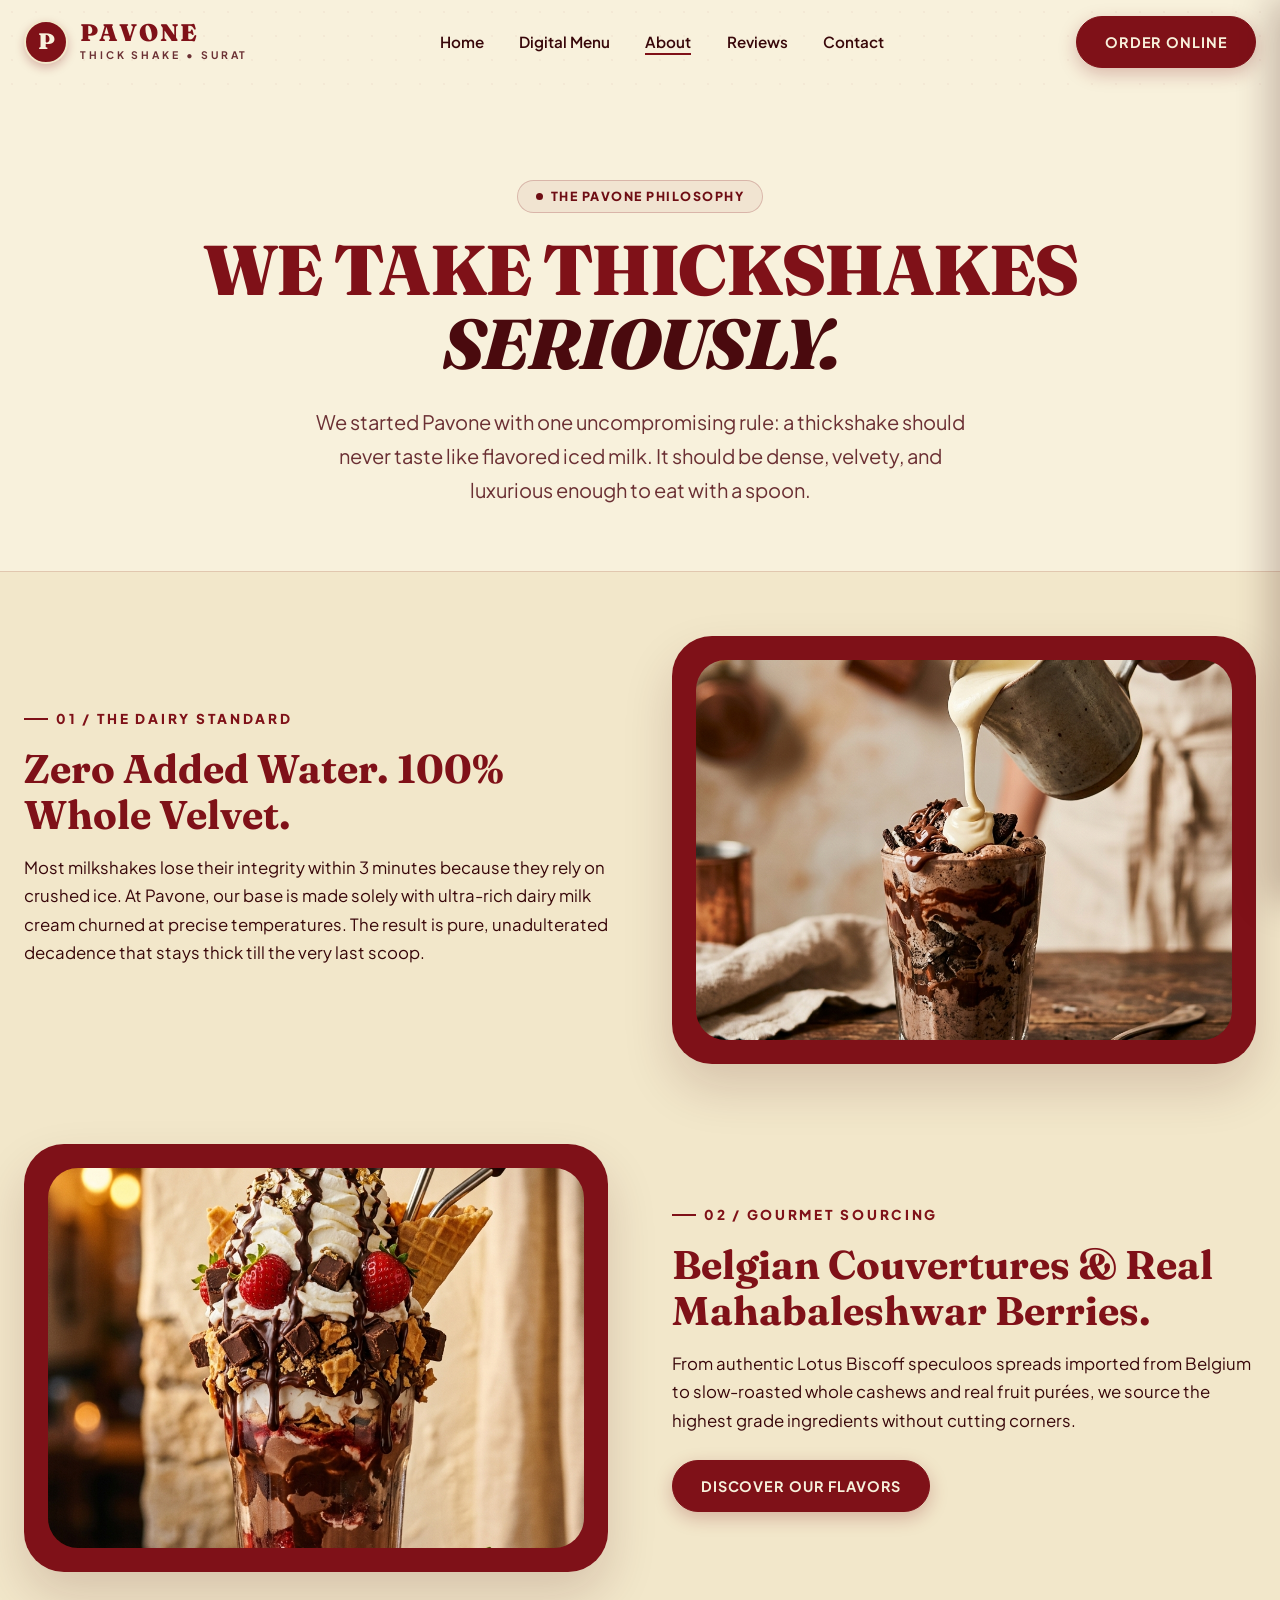
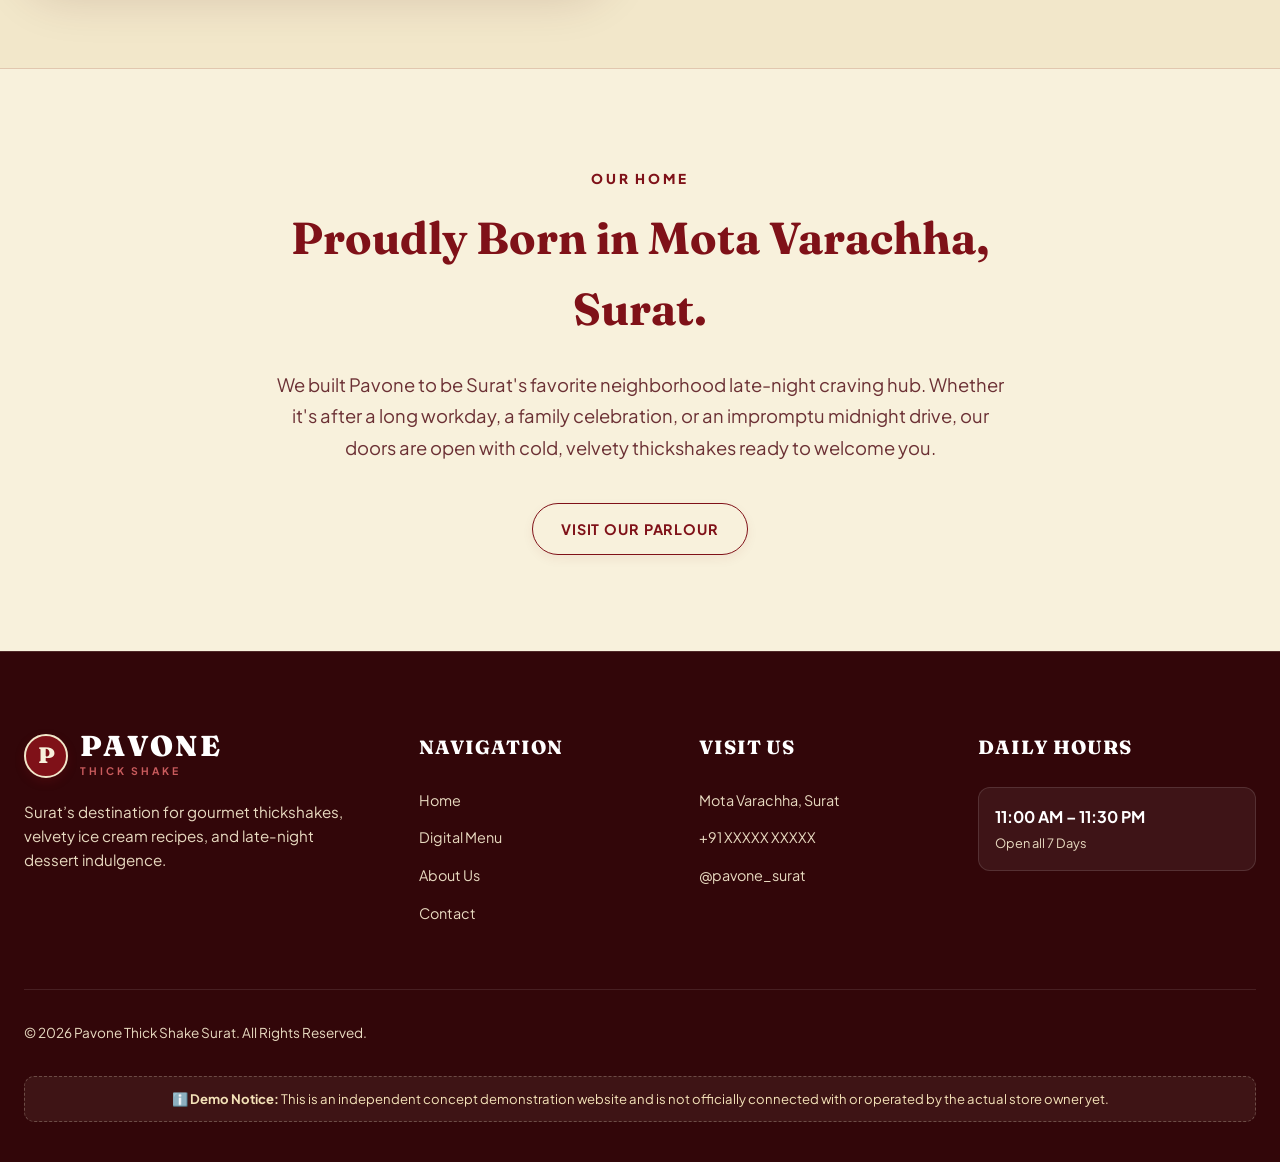
==== commit 93add902: "feat: anonymize contact phone numbers across all pages and scripts" ====
--- a/about.html
+++ b/about.html
@@ -73,7 +73,7 @@
     <div class="mobile-nav-footer">
       <a href="order.html" class="btn btn-primary btn-mobile-order">ORDER NOW</a>
       <p style="font-size:0.8rem; color:var(--text-muted); line-height:1.4;">📍 Lajamni Chowk, Mota Varachha, Surat</p>
-      <a href="tel:+919537570515" class="btn btn-secondary" style="width:100%; min-height:44px; font-size:0.85rem;">📞 +91 95375 70515</a>
+      <a href="tel:+91XXXXXXXXXX" class="btn btn-secondary" style="width:100%; min-height:44px; font-size:0.85rem;">📞 +91 XXXXX XXXXX</a>
     </div>
   </div>
 
@@ -179,7 +179,7 @@
           <h4 class="footer-col-title">Visit Us</h4>
           <ul class="footer-links">
             <li><a href="index.html#location">Mota Varachha, Surat</a></li>
-            <li><a href="tel:+919537570515">+91 95375 70515</a></li>
+            <li><a href="tel:+91XXXXXXXXXX">+91 XXXXX XXXXX</a></li>
             <li><a href="https://instagram.com/pavone_surat">@pavone_surat</a></li>
           </ul>
         </div>
